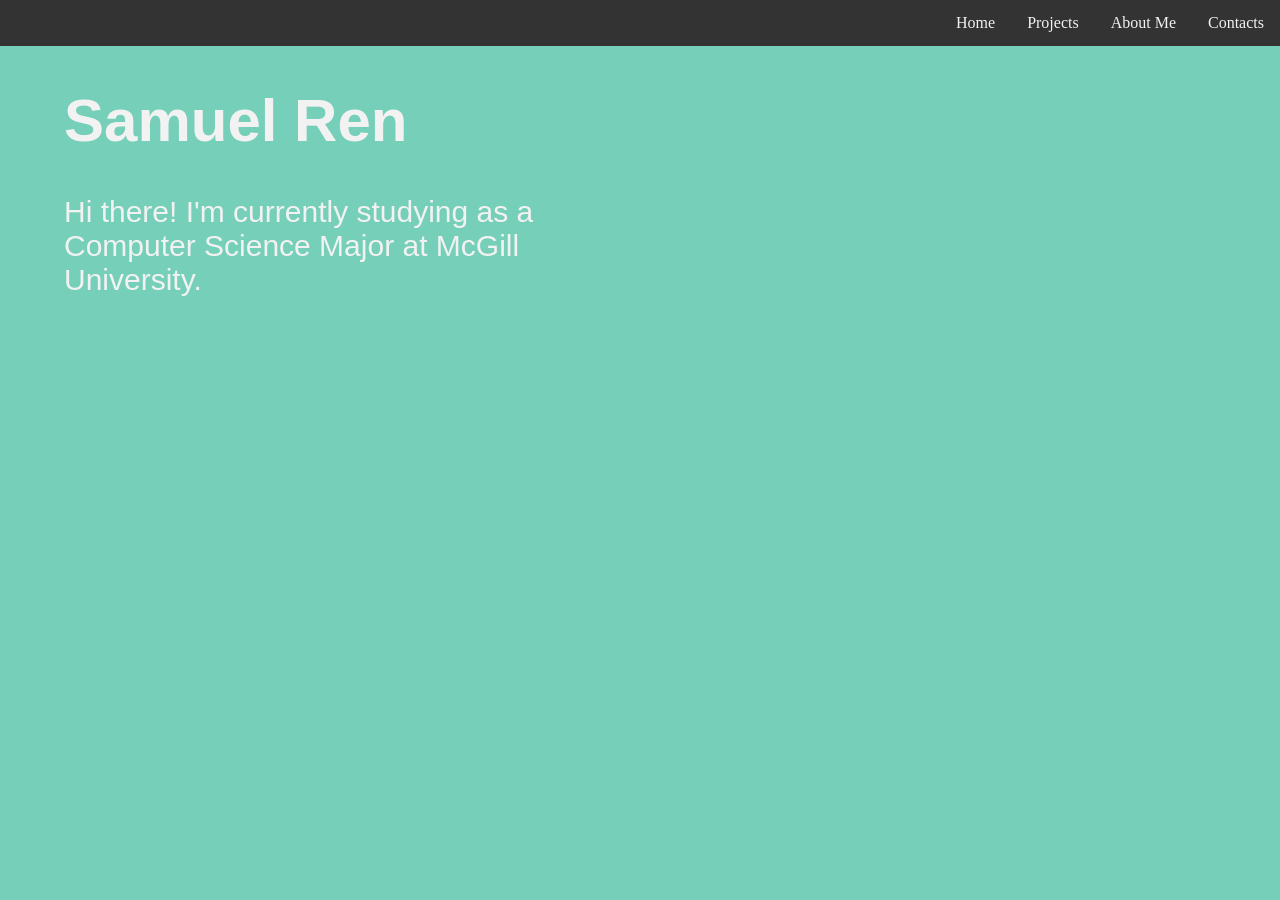
==== index.html @ 94783051 "simple navbar" ====
<!DOCTYPE html>
<html lang="en">
<head>
    <meta charset="UTF-8">
    <meta name="viewport" content="width=device-width, initial-scale=1.0">
    <link rel="stylesheet" href="app.css">
    <title>Samuel Ren's Portfolio</title>
</head>
<body>
    <nav class="navbar">
        <a href="index.html">Home</a>
        <a href="projects.html">Projects</a>
        <a href="about.html">About Me</a>
        <a href="contacts">Contacts</a>
    </nav>
    <div id="introduction">
        <div id="intro-text">
            <h1>Samuel Ren</h1>
            <p id="intro-paragraph">Hi there! I'm currently studying as a Computer Science Major at McGill University.
            </p>
        </div>
        <div id="intro-image">
            <img src="" alt="">
        </div>
</body>
</html>
---- app.css ----
body {
    background: #76cfb8;
    margin: 0;
}

.navbar {
    background-color: #333;
    display: flex;
    justify-content: right;
    align-items: center;
}

.navbar a {
    color: #f2f2f2;
    text-align: center;
    padding: 14px 16px;
    text-decoration: none;
}

.navbar a:hover {
    background-color: #ddd;
    color: black;
}

.navbar a.active {
    background-color: #4CAF50;
    color: white;
}

#introduction {
    margin: 0;
    padding: 0;
    display: flex;
}

#intro-text {
    text-align: left;
    font-size: 30px;
    font-family: 'Roboto', sans-serif;
    color: #f2f2f2;
    width: 45%;
    margin: 0 0 0 5%;
}
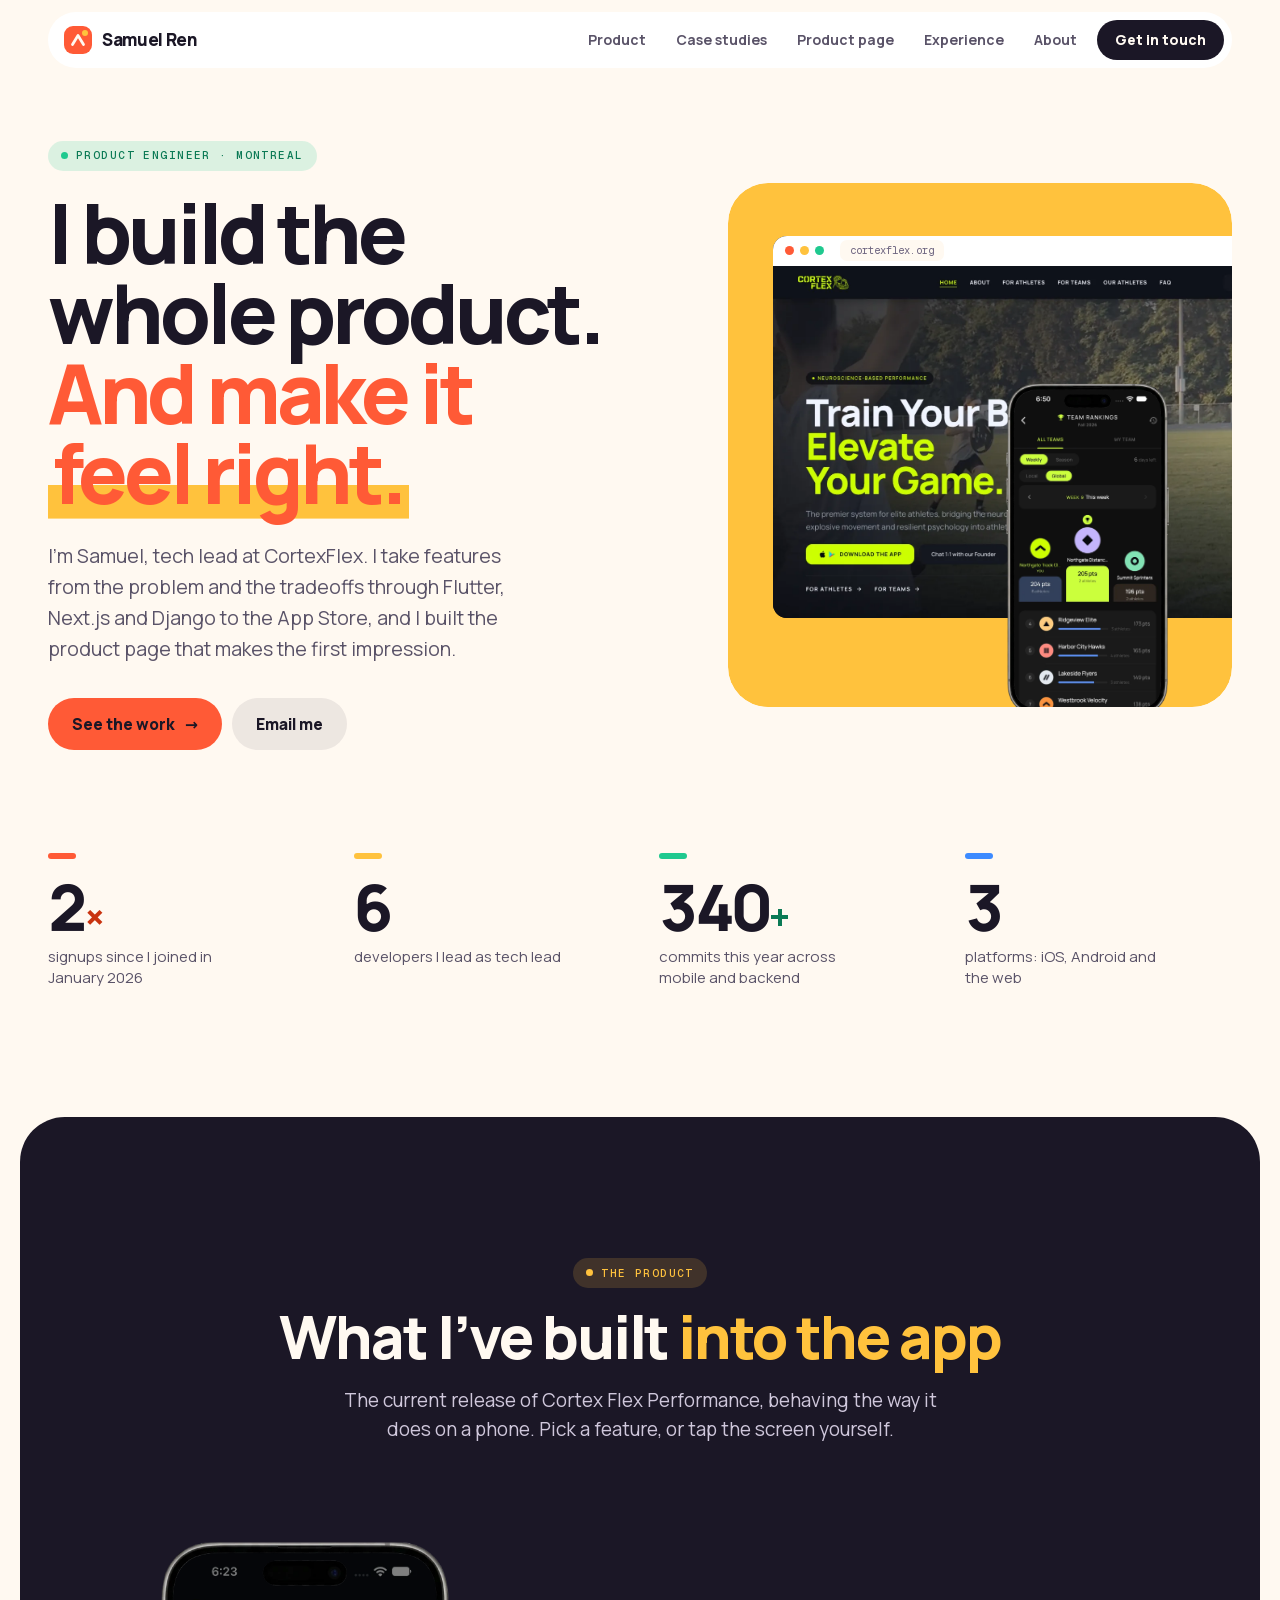
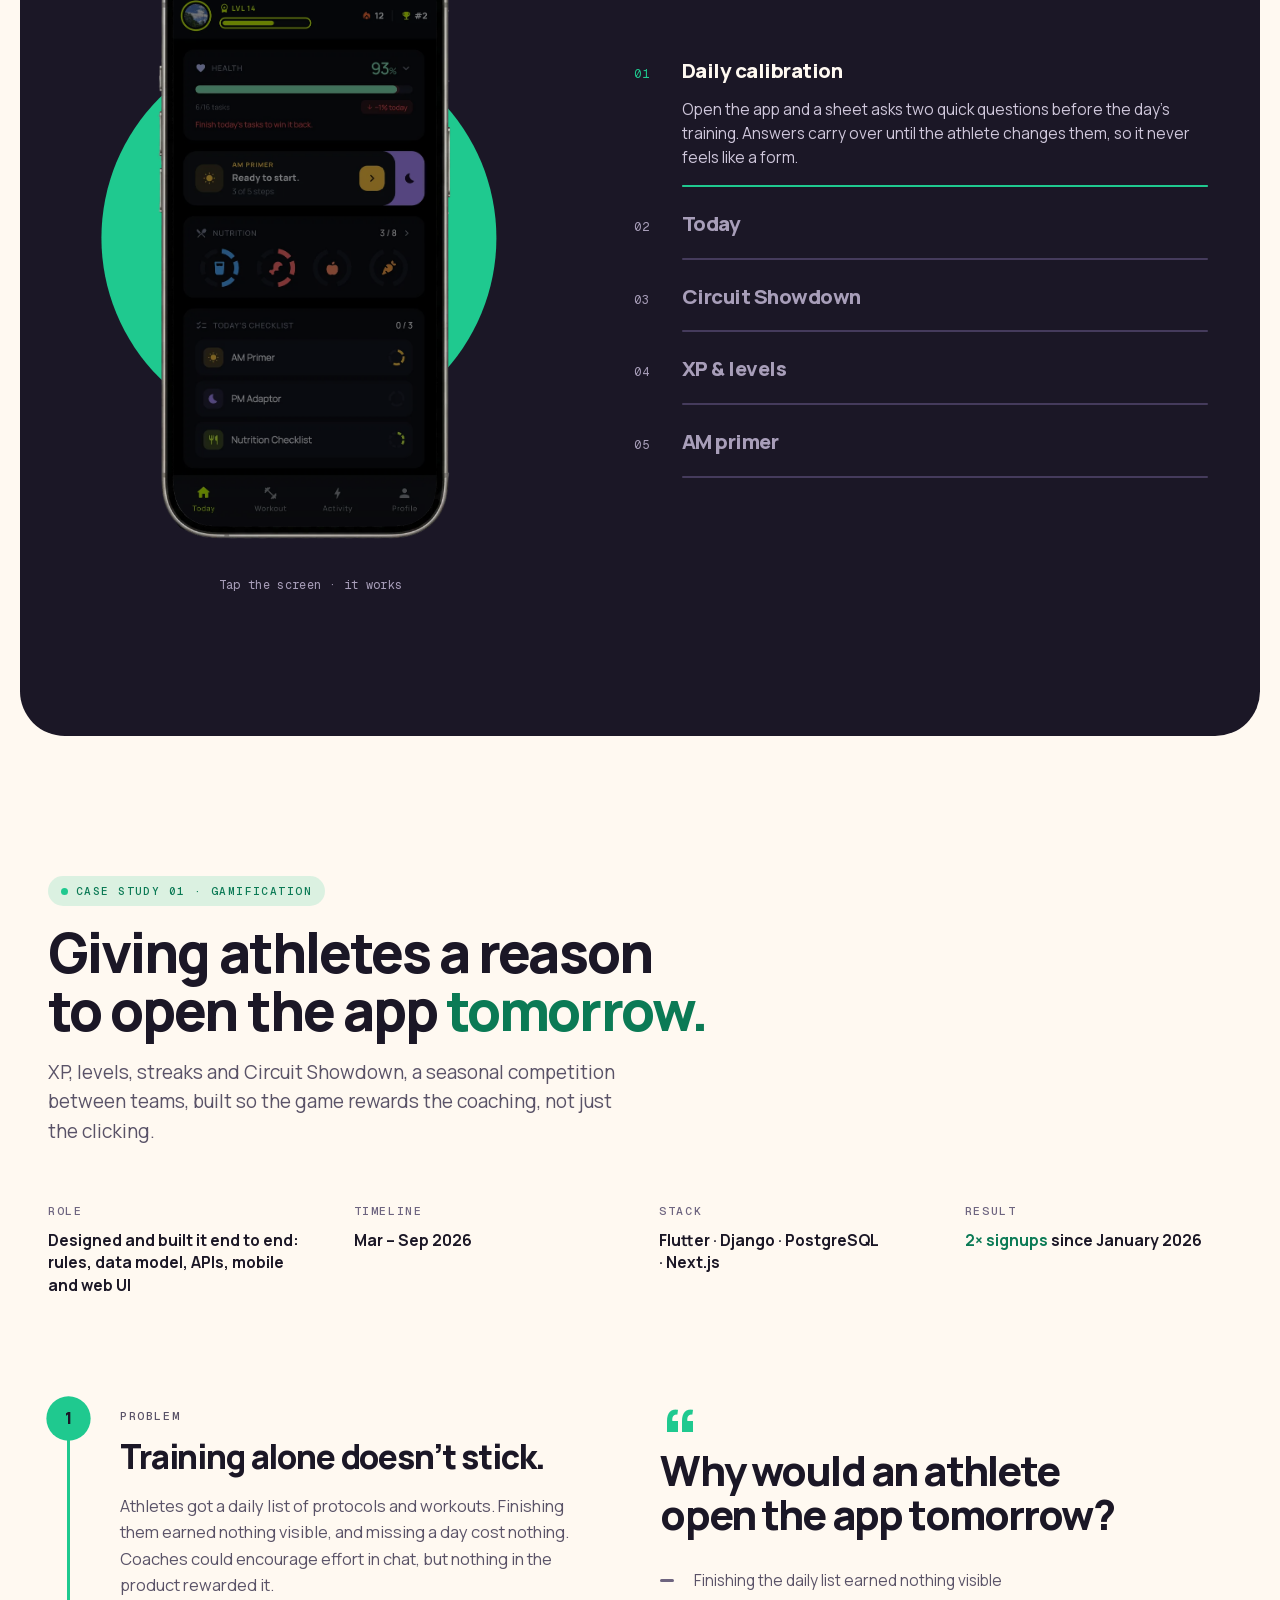
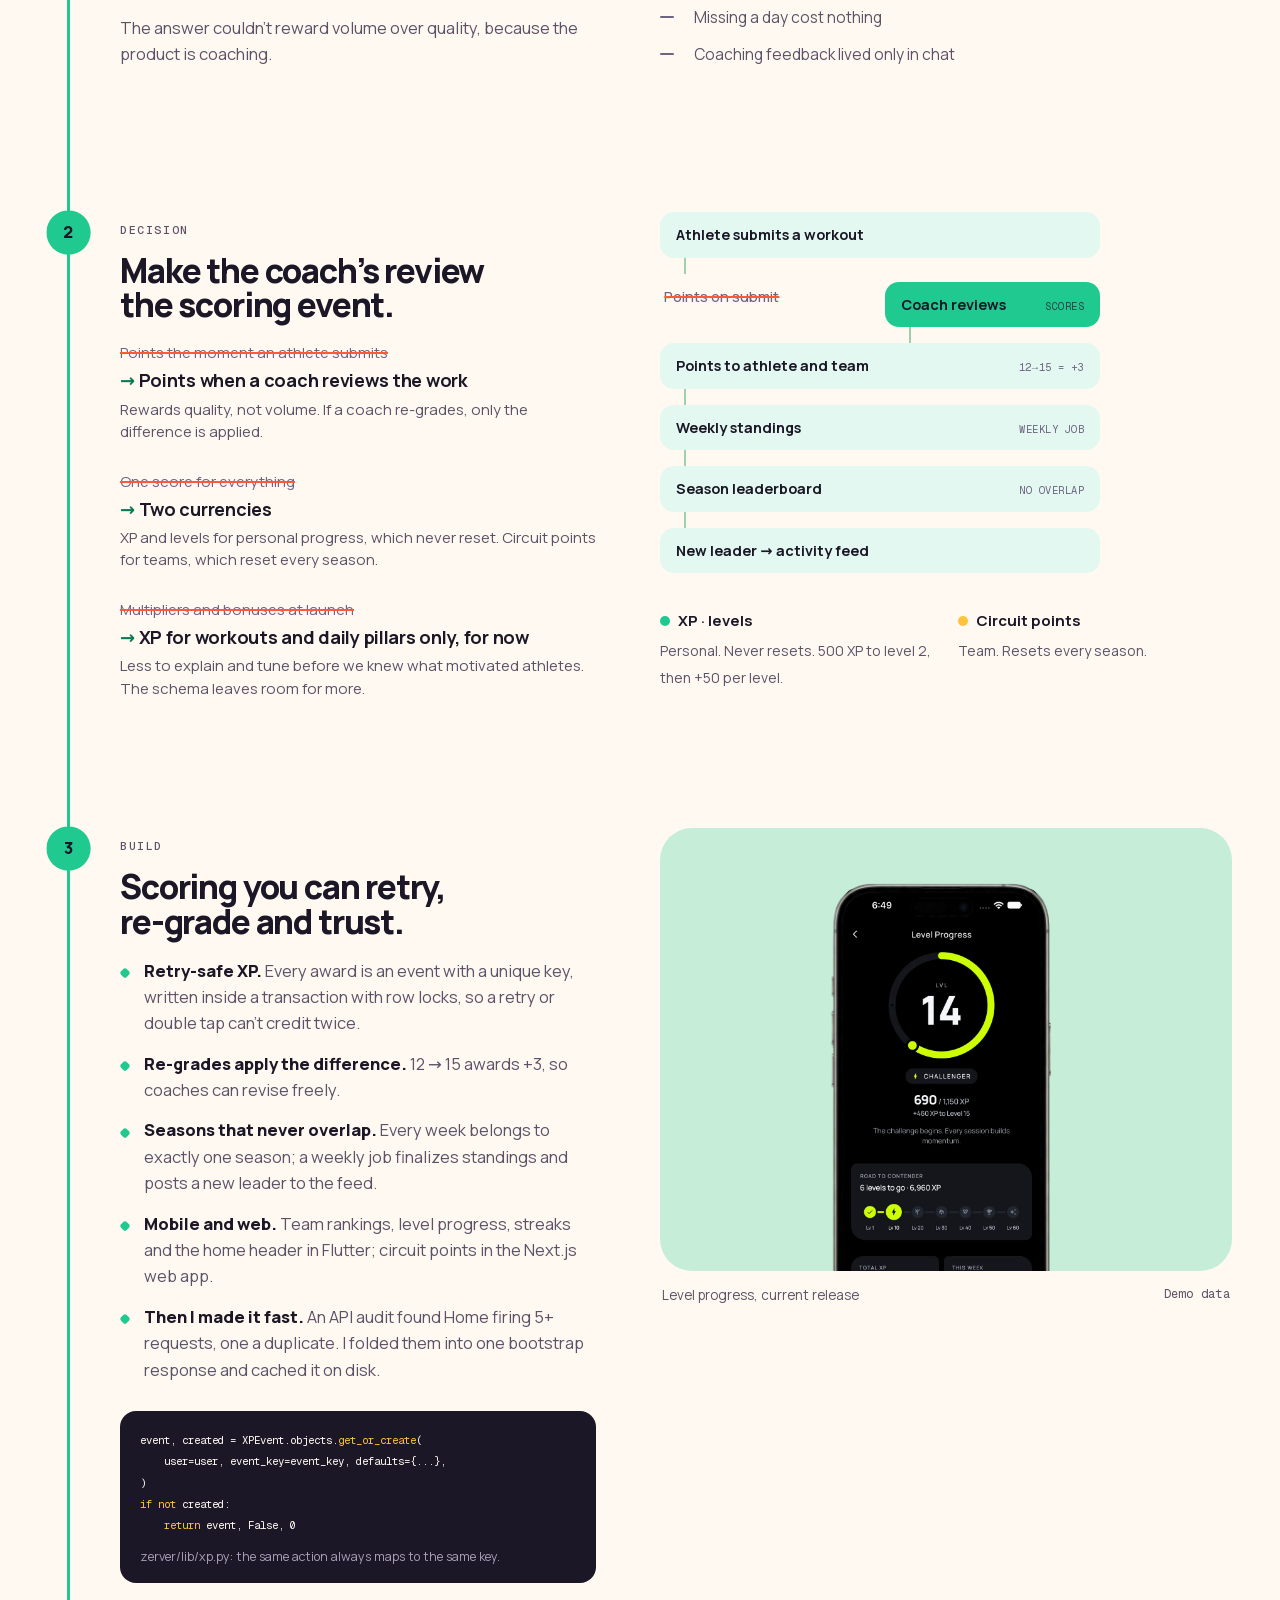
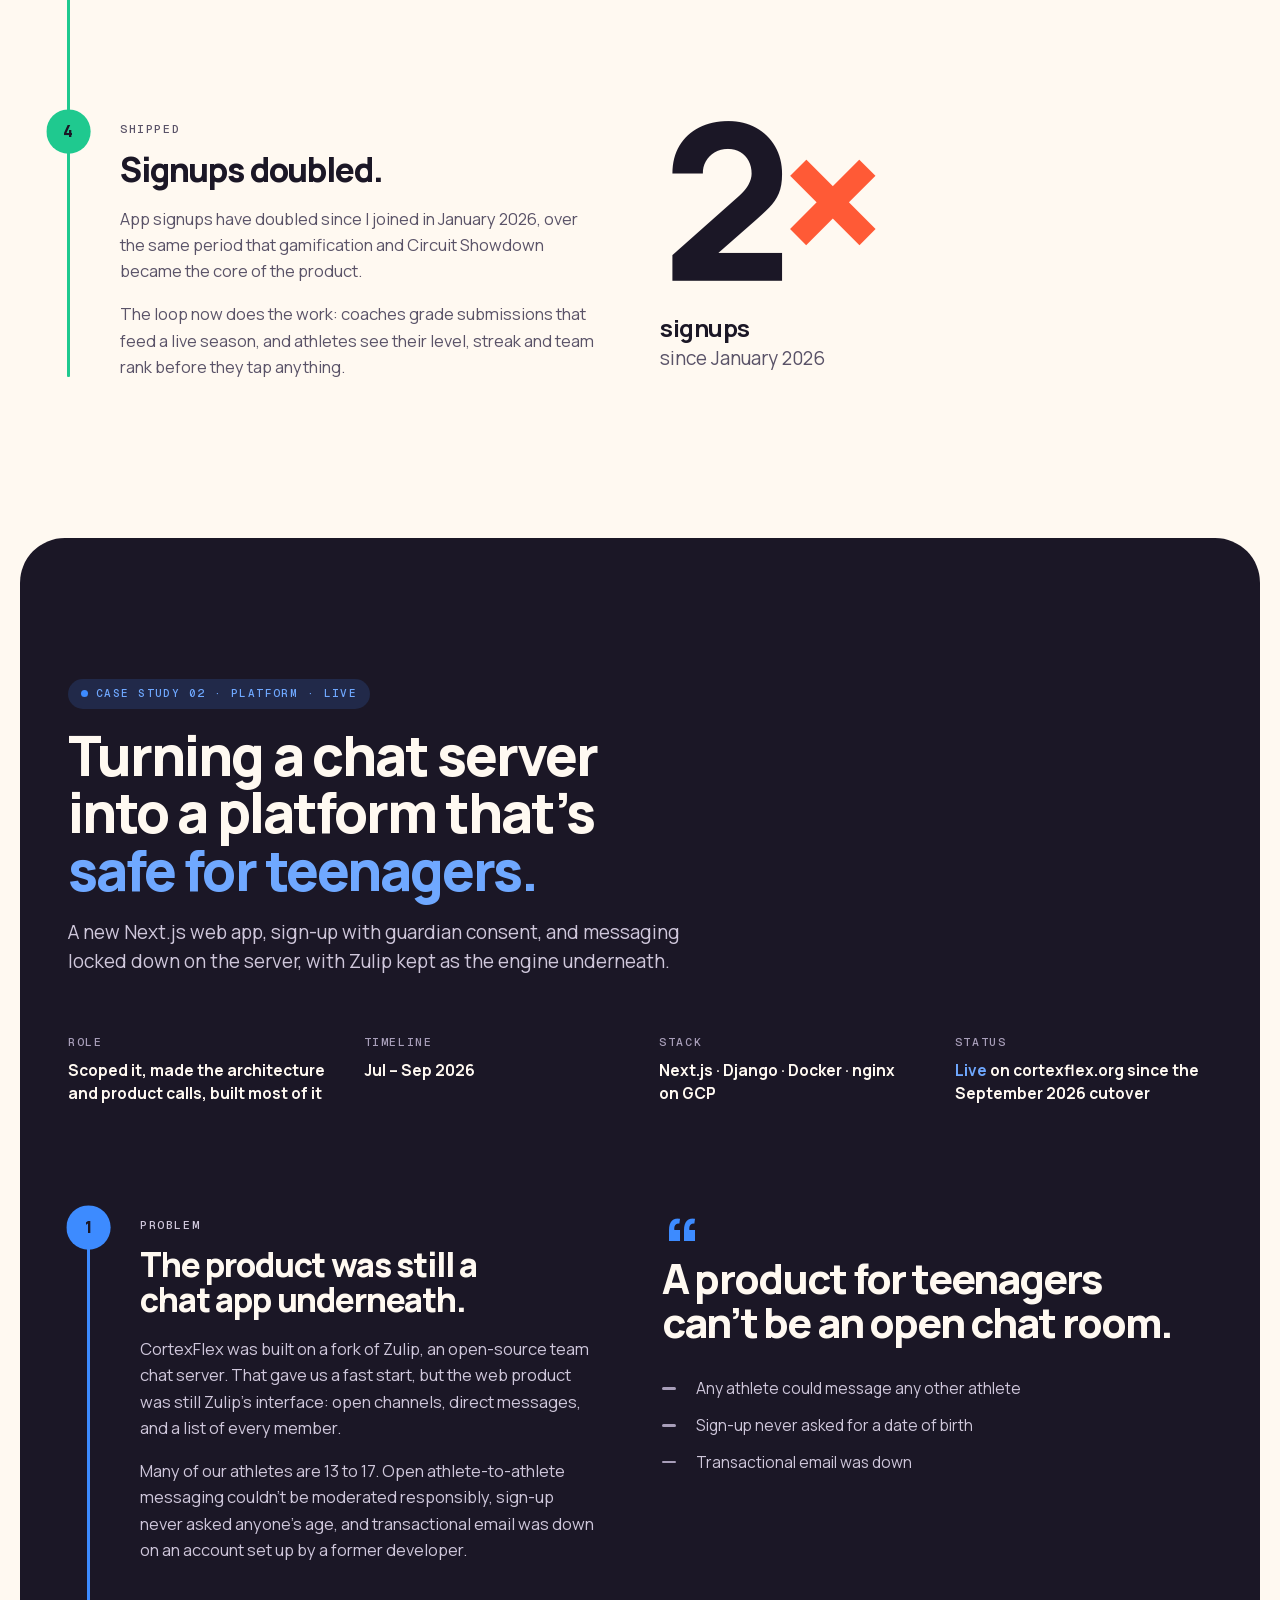
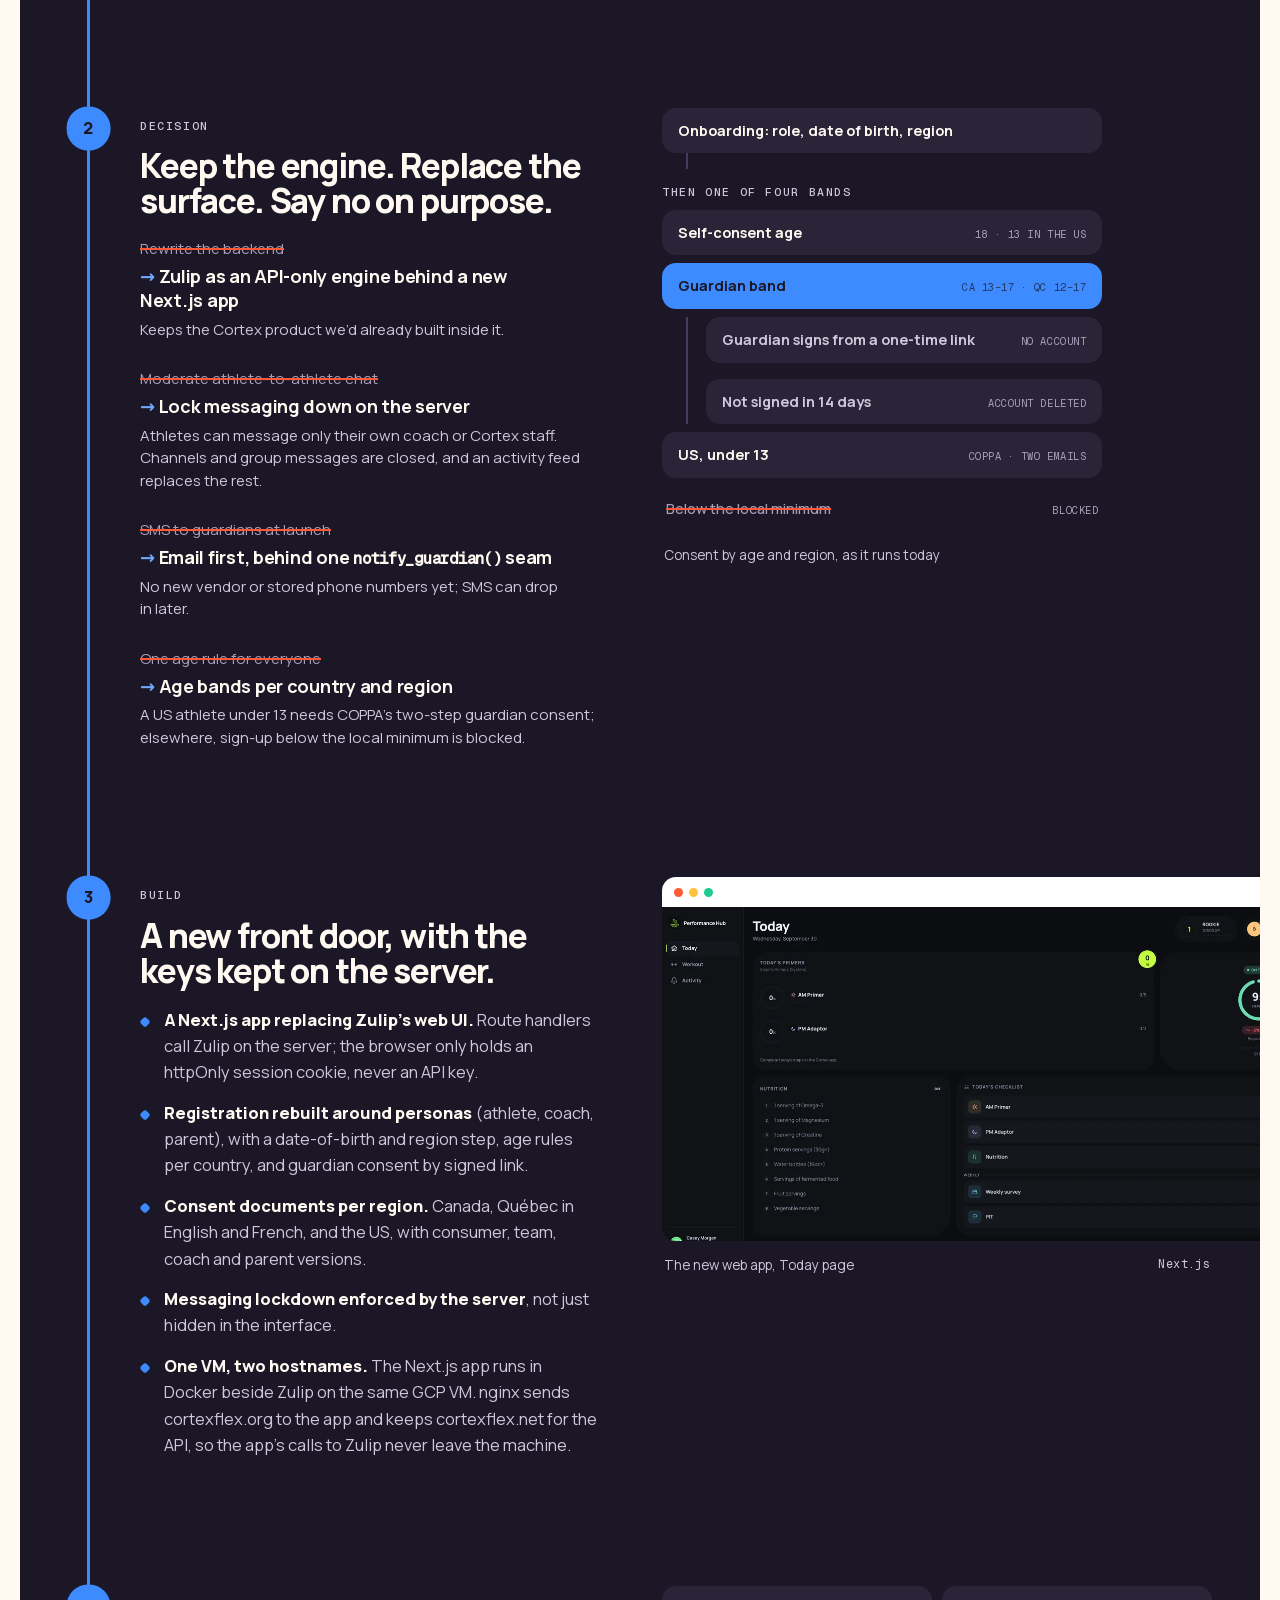
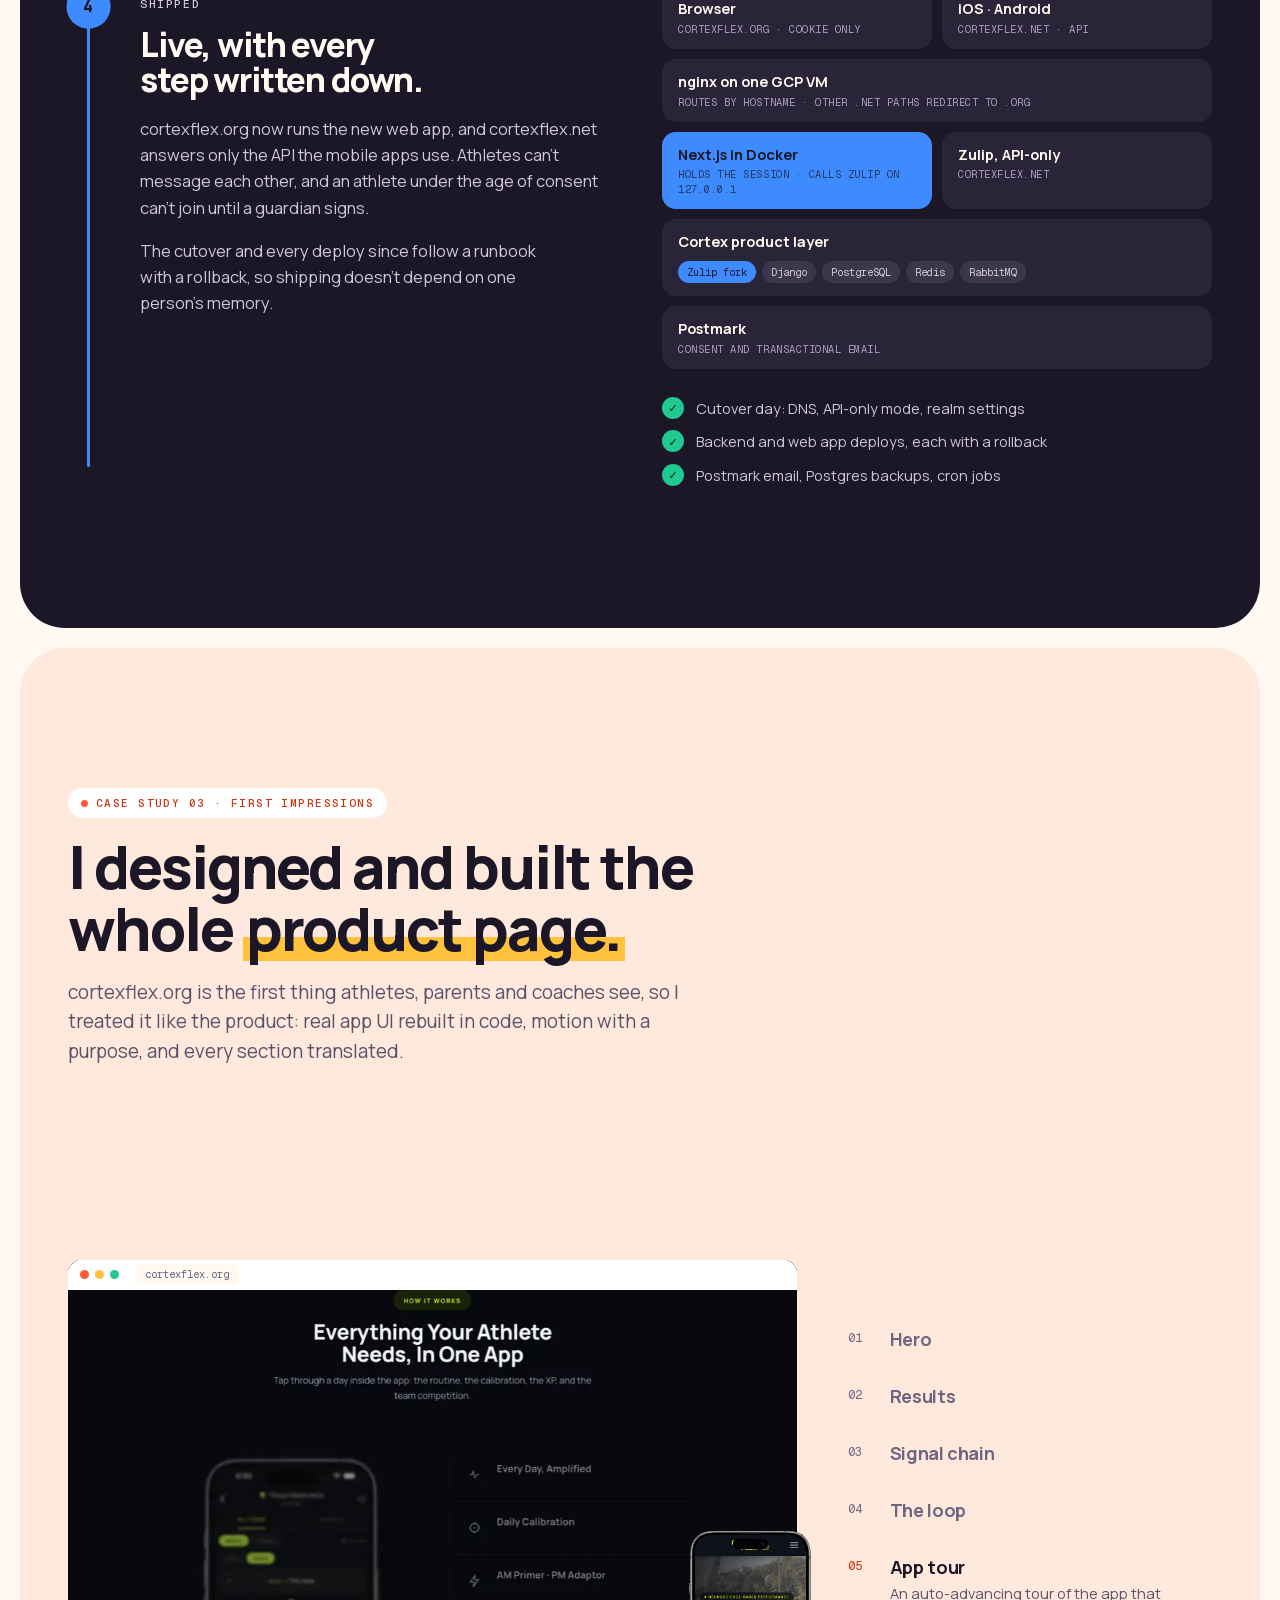
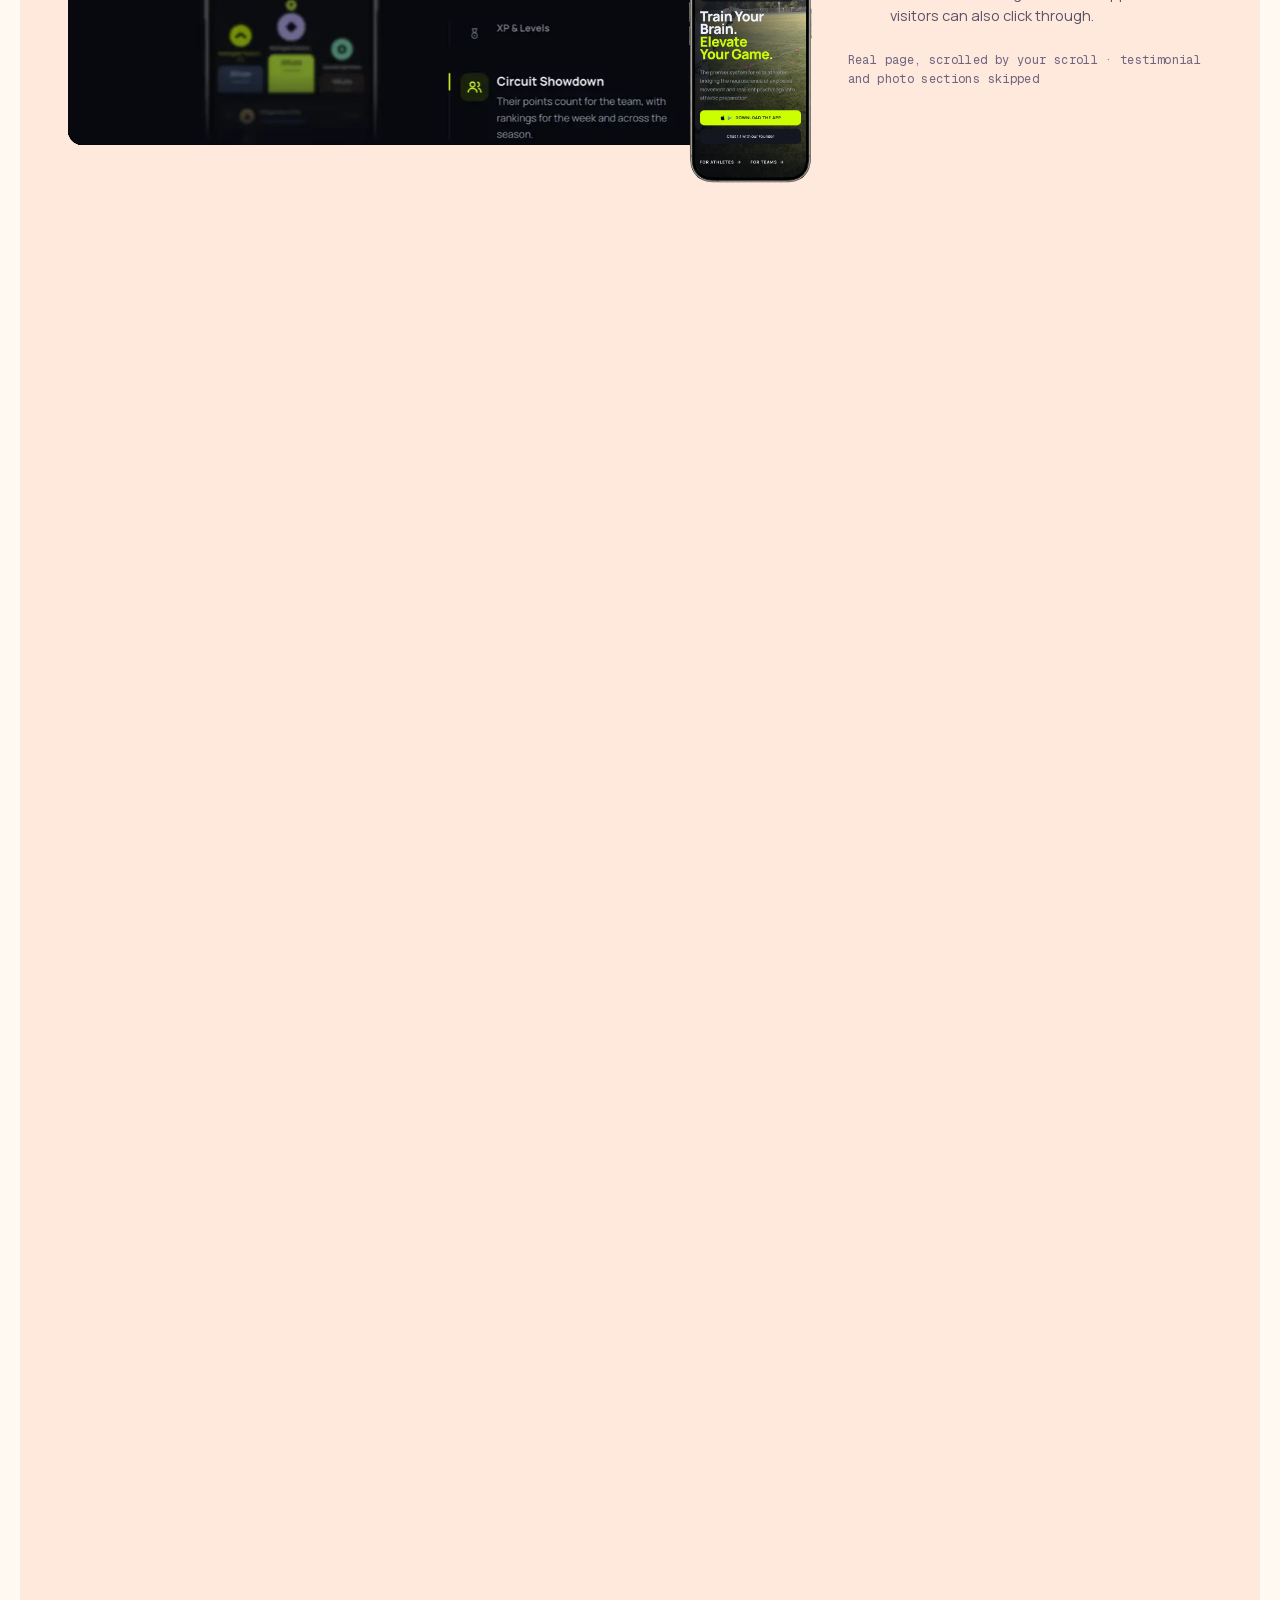
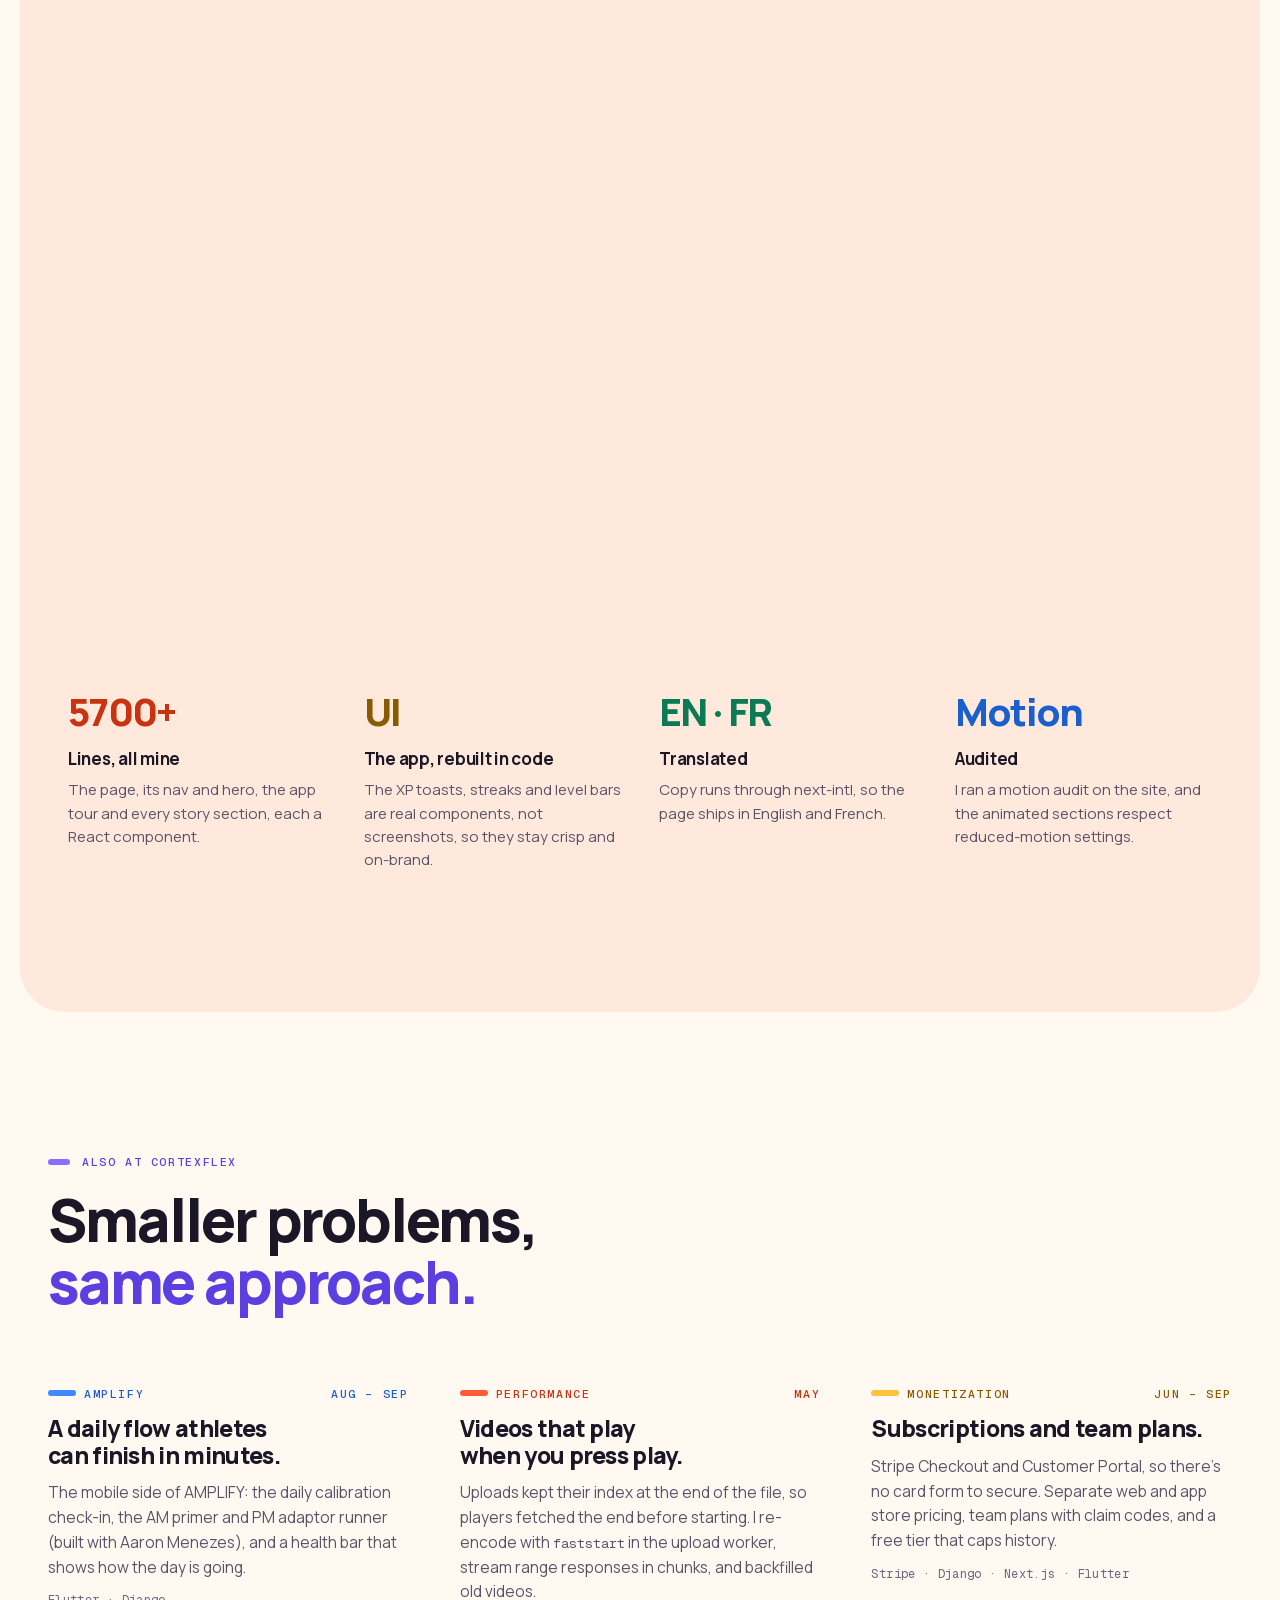
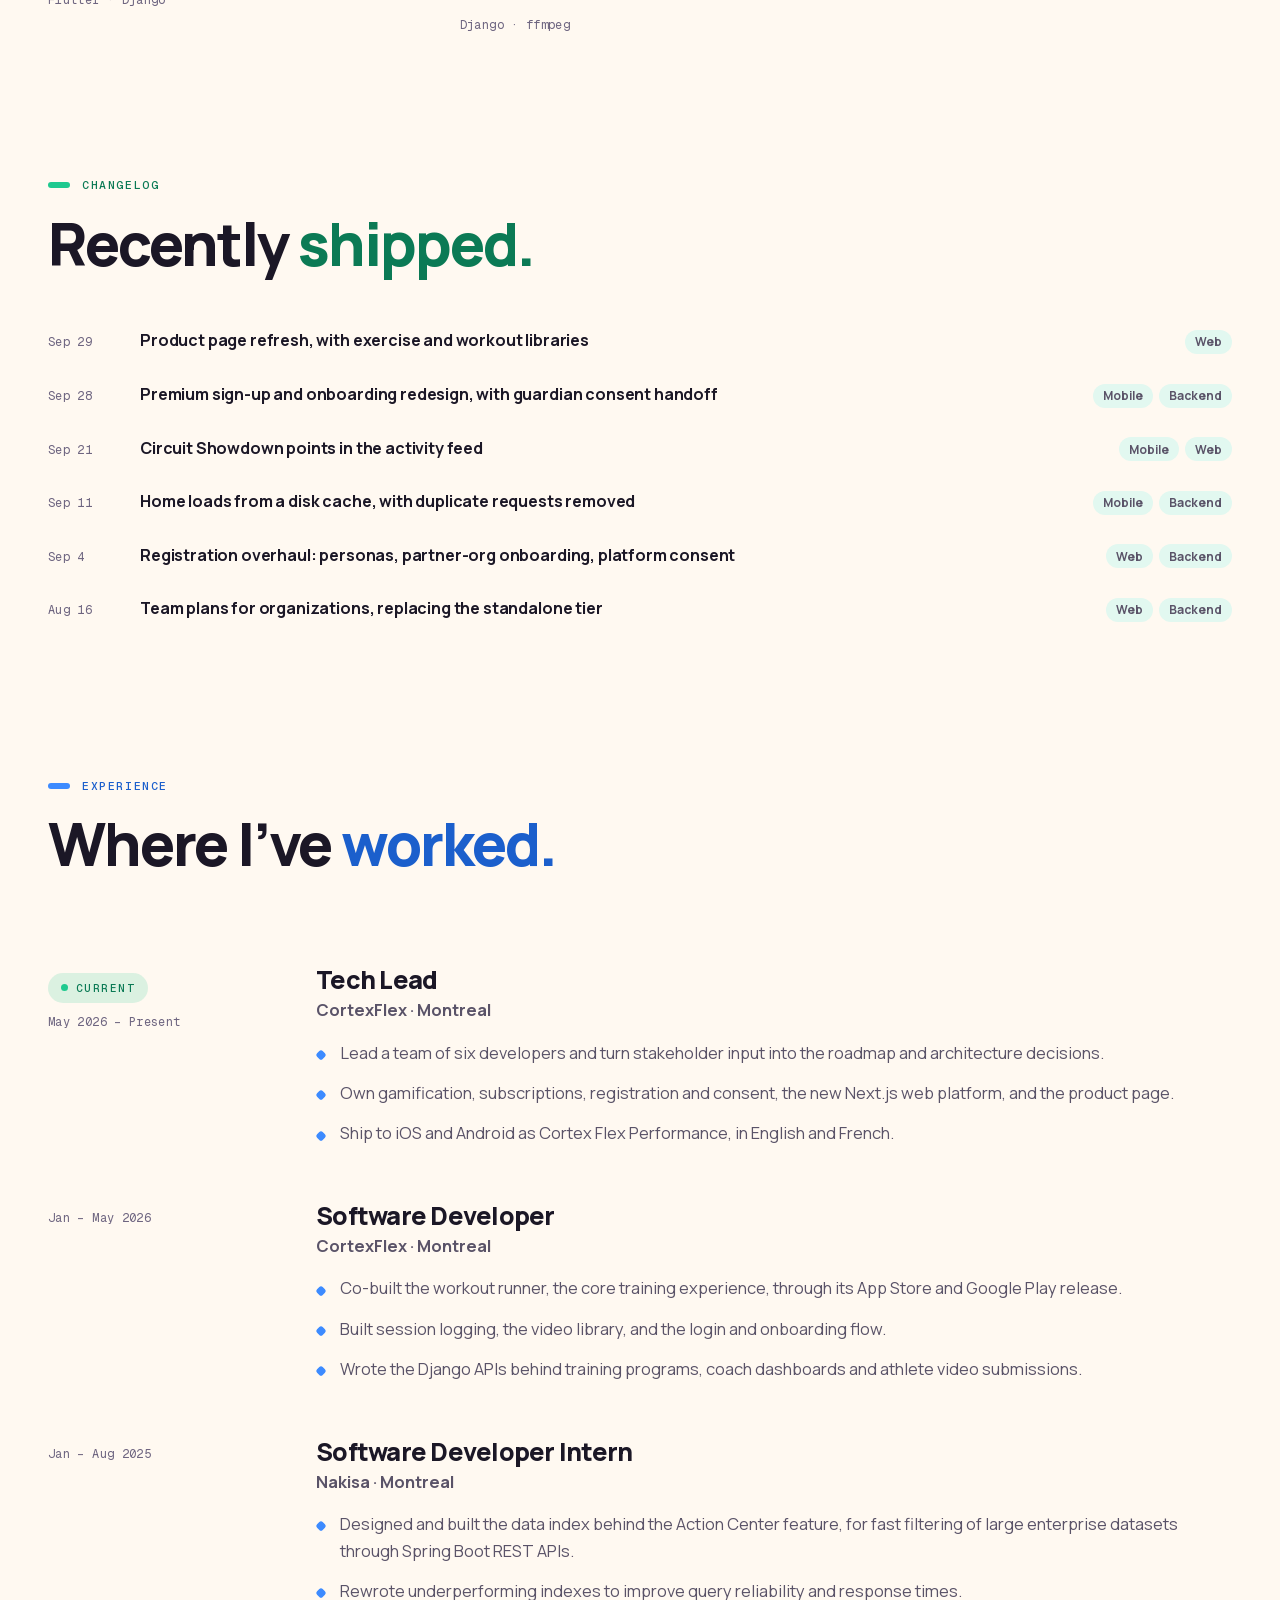
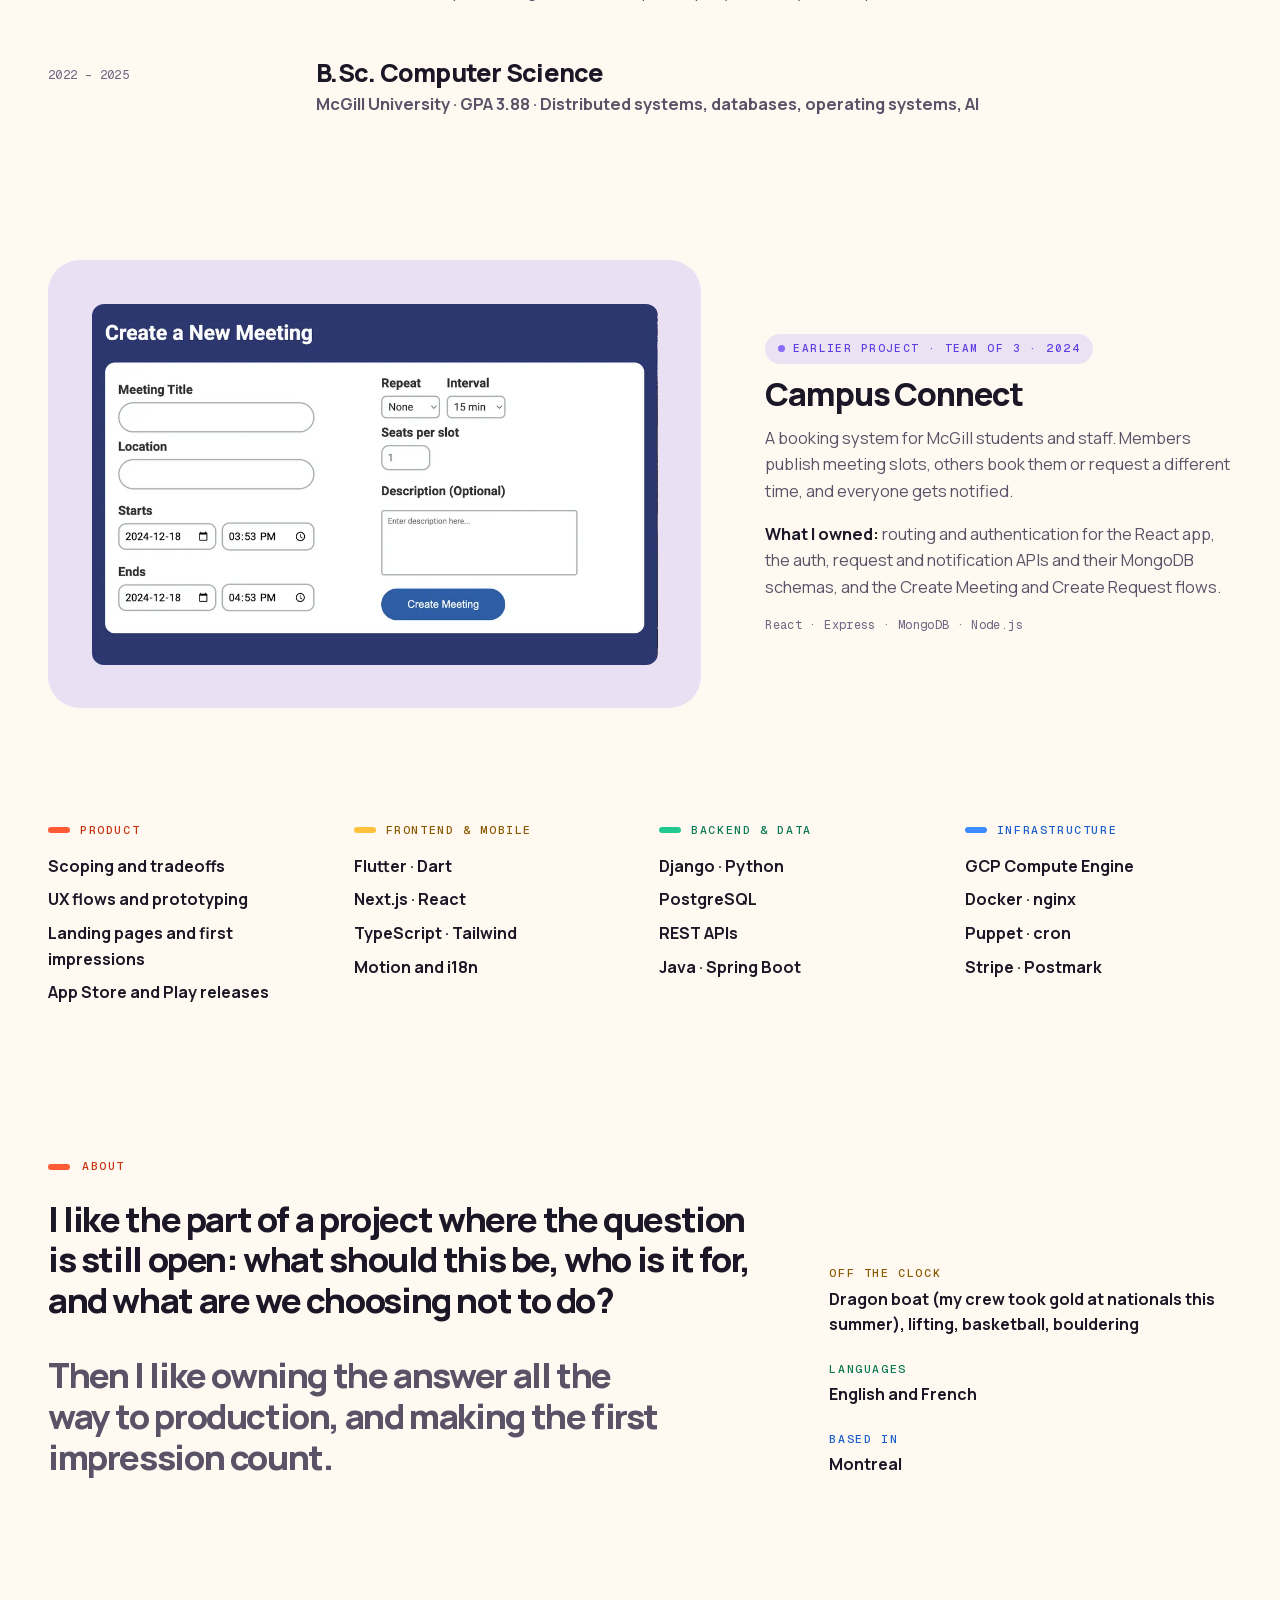
==== commit 0dc82ec8: "Updated portfolio September 2026" ====
--- a/index.html
+++ b/index.html
@@ -1,26 +1,1190 @@
-<!DOCTYPE html>
+<!doctype html>
 <html lang="en">
 <head>
-    <meta charset="UTF-8">
-    <meta name="viewport" content="width=device-width, initial-scale=1.0">
-    <link rel="stylesheet" href="app.css">
-    <title>Samuel Ren's Portfolio</title>
+<meta charset="utf-8">
+<meta name="viewport" content="width=device-width, initial-scale=1">
+<title>Samuel Ren, Product Engineer</title>
+<meta name="description" content="Samuel Ren is a product engineer and tech lead at CortexFlex. He builds the whole product, from the problem and the tradeoffs through Flutter, Django and Next.js to the App Store, and the product page that sells it.">
+<meta name="theme-color" content="#FFF9F1">
+<meta name="color-scheme" content="light">
+<meta property="og:title" content="Samuel Ren, Product Engineer">
+<meta property="og:description" content="I build the whole product, and make it feel right.">
+<meta property="og:type" content="website">
+<link rel="icon" href="data:image/svg+xml,%3Csvg xmlns='http://www.w3.org/2000/svg' viewBox='0 0 64 64'%3E%3Crect width='64' height='64' rx='18' fill='%23FF5A36'/%3E%3Cpath d='M20 42l12-20 12 20' fill='none' stroke='%23FFF9F1' stroke-width='6' stroke-linecap='round' stroke-linejoin='round'/%3E%3Ccircle cx='46' cy='18' r='6' fill='%23FFC23D'/%3E%3C/svg%3E">
+<style>
+@font-face{font-family:"Manrope";font-style:normal;font-weight:400 800;font-display:swap;src:url([data-uri]) format("woff2")}
+@font-face{font-family:"Geist Mono";font-style:normal;font-weight:400 500;font-display:swap;src:url([data-uri]) format("woff2")}
+
+:root{
+  /* Flat, joyful accents. The *-ink variants are for text on cream (4.5:1+). */
+  --coral:#FF5A36;  --coral-ink:#C9330F;
+  --sun:#FFC23D;    --sun-ink:#8A5A00;
+  --mint:#1FC98F;   --mint-ink:#0B7A55;
+  --sky:#3D8BFF;    --sky-ink:#1B5FCC;
+  --grape:#8A6CFF;  --grape-ink:#5C3FE0;
+  --cream:#FFF9F1;
+  --ink:#1B1726;
+
+  --sans:"Manrope",ui-sans-serif,system-ui,-apple-system,"Segoe UI",Roboto,sans-serif;
+  --mono:"Geist Mono",ui-monospace,"SF Mono",Menlo,Consolas,monospace;
+  --gutter:clamp(16px,4vw,48px);
+  --maxw:1200px;
+  --header-h:76px;
+  /* Motion: three speeds. Micro for hover and press, reveal for content, stage for big moves. */
+  --spring:cubic-bezier(.22,1,.36,1);
+  --ease:cubic-bezier(.4,0,.2,1);
+  --micro:.18s;
+  --frame:url([data-uri]);
+}
+/* Surfaces. Cream is the page; .ink sections are dark panels floating on it. --fill is a flat tint for diagram parts. */
+body,.light{--bg:var(--cream);--text:var(--ink);--muted:#5A5368;--faint:#6E6580;--c:var(--coral);--c-ink:var(--coral-ink)}
+.ink{--bg:var(--ink);--text:#FFF9F1;--muted:#CFC7DB;--faint:#A89EB9;--fill:#2A2438;--rule:#453B5C;--c-ink:var(--c)}
+.t-coral{--c:var(--coral);--c-ink:var(--coral-ink)}
+.t-sun{--c:var(--sun);--c-ink:var(--sun-ink)}
+.t-mint{--c:var(--mint);--c-ink:var(--mint-ink)}
+.t-sky{--c:var(--sky);--c-ink:var(--sky-ink)}
+.t-grape{--c:var(--grape);--c-ink:var(--grape-ink)}
+/* Tints derived from --c must be re-declared wherever --c changes, or they keep the parent's color. */
+body,.light,.t-coral,.t-sun,.t-mint,.t-sky,.t-grape{--fill:color-mix(in srgb,var(--c) 13%,#FFFFFF);--rule:color-mix(in srgb,var(--c) 35%,#E4D4BF)}
+.ink,.ink .t-coral,.ink .t-sun,.ink .t-mint,.ink .t-sky,.ink .t-grape{--fill:#2A2438;--rule:#453B5C}
+.ink.t-coral,.ink .t-coral{--c-ink:#FF7A5C}.ink.t-sun,.ink .t-sun{--c-ink:var(--sun)}.ink.t-mint,.ink .t-mint{--c-ink:var(--mint)}.ink.t-sky,.ink .t-sky{--c-ink:#6FA8FF}.ink.t-grape,.ink .t-grape{--c-ink:#A994FF}
+
+*,*::before,*::after{box-sizing:border-box}
+html{-webkit-text-size-adjust:100%;overflow-x:clip;scroll-padding-top:calc(var(--header-h) + 8px)}
+@media (prefers-reduced-motion:no-preference){html{scroll-behavior:smooth}}
+body{margin:0;background:var(--bg);color:var(--text);font-family:var(--sans);font-size:16.5px;line-height:1.6;overflow-x:clip;-webkit-font-smoothing:antialiased;text-rendering:optimizeLegibility}
+img,svg{display:block;max-width:100%}
+img{height:auto}
+a{color:inherit}
+p{margin:0 0 1em}
+h1,h2,h3,h4{margin:0;font-weight:800;letter-spacing:-.035em;line-height:1.05;text-wrap:balance}
+p,li,dd{text-wrap:pretty}
+ul,ol{margin:0;padding:0;list-style:none}
+button{font:inherit;color:inherit}
+code{font-family:var(--mono);font-size:.86em}
+::selection{background:var(--sun);color:var(--ink)}
+:focus-visible{outline:3px solid var(--sky);outline-offset:3px;border-radius:10px}
+.skip{position:absolute;left:12px;top:-60px;z-index:100;background:var(--ink);color:var(--cream);padding:10px 14px;border-radius:12px;text-decoration:none;font-weight:700}
+.skip:focus{top:12px}
+.sr-only{position:absolute;width:1px;height:1px;padding:0;margin:-1px;overflow:hidden;clip:rect(0 0 0 0);white-space:nowrap;border:0}
+.wrap{width:100%;max-width:calc(var(--maxw) + 2*var(--gutter));margin-inline:auto;padding-inline:var(--gutter)}
+.mono{font-family:var(--mono);font-size:12px;letter-spacing:.03em}
+.caps{font-family:var(--mono);font-size:11.5px;font-weight:500;letter-spacing:.14em;text-transform:uppercase}
+
+/* Pills, buttons, marker */
+.pill{display:inline-flex;align-items:center;gap:8px;min-height:30px;padding:5px 13px;border-radius:999px;background:color-mix(in srgb,var(--c) 16%,transparent);color:var(--c-ink);font-family:var(--mono);font-size:11px;line-height:1.3;letter-spacing:.13em;text-transform:uppercase;font-weight:500}
+.pill .dot{width:7px;height:7px;border-radius:50%;background:var(--c);flex:none}
+.btn{display:inline-flex;align-items:center;justify-content:center;gap:10px;min-height:52px;padding:0 24px;border:0;border-radius:999px;background:color-mix(in srgb,var(--text) 8%,transparent);color:var(--text);text-decoration:none;font-size:15.5px;font-weight:800;cursor:pointer;transition:background var(--micro) var(--ease),color var(--micro) var(--ease),transform .3s var(--spring)}
+.btn:hover{background:color-mix(in srgb,var(--text) 14%,transparent)}
+.btn:active{transform:scale(.97)}
+.btn-main{background:var(--coral);color:var(--ink)}
+.btn-main:hover{background:var(--ink);color:var(--cream)}
+.ink .btn-main:hover{background:var(--cream);color:var(--ink)}
+.btn .arr{transition:transform .3s var(--spring)}
+.btn:hover .arr{transform:translateX(4px)}
+.mark{background:linear-gradient(var(--sun),var(--sun)) no-repeat 0 86%/100% 30%;padding:0 .06em;-webkit-box-decoration-break:clone;box-decoration-break:clone}
+.js .mark{background-size:0% 30%;transition:background-size 1s var(--spring) .45s}
+.js .in .mark{background-size:100% 30%}
+
+/* Reveal hierarchy.
+   .seq:  text blocks; children rise a short distance in sequence.
+   .rv:   a single text block.
+   .rv-m: media; travels further and settles more slowly, so it reads as the heavier object. */
+.js .seq>*,.js .rv{opacity:0;transform:translate3d(0,18px,0);transition:opacity .7s var(--ease),transform .9s var(--spring);transition-delay:calc(var(--d,0) * 1ms)}
+.js .seq>:nth-child(2){--d:80}.js .seq>:nth-child(3){--d:160}.js .seq>:nth-child(4){--d:240}.js .seq>:nth-child(5){--d:320}.js .seq>:nth-child(6){--d:400}
+.js .seq.in>*,.js .rv.in{opacity:1;transform:none}
+.js .rv-m{opacity:0;transform:translate3d(0,56px,0) scale(.97);transition:opacity .8s var(--ease),transform 1.3s var(--spring);transition-delay:calc(var(--d,0) * 1ms)}
+.js .rv-m.in{opacity:1;transform:none}
+
+/* ─────────── Header ─────────── */
+.site-header{position:sticky;top:0;z-index:50;padding-top:12px;height:var(--header-h);pointer-events:none}
+.bar-inner{pointer-events:auto;display:flex;align-items:center;gap:16px;height:56px;padding:0 8px 0 16px;border-radius:999px;background:#FFFFFF}
+.brand{display:flex;align-items:center;gap:10px;min-height:44px;text-decoration:none;font-weight:800;letter-spacing:-.02em;font-size:17px}
+.brand svg{width:28px;height:28px}
+.nav{margin-left:auto;display:flex;align-items:center;gap:6px}
+.nav-list{position:relative;display:flex;gap:2px}
+.nav-list a{position:relative;z-index:1;display:inline-flex;align-items:center;height:40px;padding:0 14px;border-radius:999px;text-decoration:none;font-size:14px;font-weight:700;color:var(--muted);transition:color var(--micro) var(--ease)}
+.nav-list a:hover,.nav-list a[aria-current="true"]{color:var(--ink)}
+.nav-blob{position:absolute;top:0;left:0;height:40px;border-radius:999px;background:color-mix(in srgb,var(--sun) 50%,#FFFFFF);opacity:0;transition:transform .55s var(--spring),width .55s var(--spring),opacity .3s var(--ease);pointer-events:none}
+.nav .btn-main{min-height:40px;padding:0 18px;font-size:14px;background:var(--ink);color:var(--cream)}
+.nav .btn-main:hover{background:var(--coral);color:var(--ink)}
+.menu-btn{display:none;width:44px;height:44px;border:0;border-radius:999px;background:color-mix(in srgb,var(--sun) 40%,#FFFFFF);cursor:pointer}
+.menu-btn svg{width:22px;height:22px;margin:auto}
+.menu-btn path{transition:transform .35s var(--spring);transform-origin:12px 12px}
+.menu-btn[aria-expanded="true"] path:first-child{transform:translateY(4px) rotate(45deg)}
+.menu-btn[aria-expanded="true"] path:last-child{transform:translateY(-4px) rotate(-45deg)}
+@media (max-width:900px){
+  .nav-list{display:none;position:fixed;top:calc(var(--header-h) + 4px);left:var(--gutter);right:var(--gutter);flex-direction:column;gap:0;padding:10px;background:var(--ink);border-radius:26px}
+  .nav-list.open{display:flex;animation:drop .4s var(--spring)}
+  .nav-list a{height:54px;padding:0 16px;font-size:18px;color:#FFF9F1}
+  .nav-list a:hover,.nav-list a[aria-current="true"]{color:var(--sun)}
+  .nav-blob{display:none}
+  .nav .btn-main{display:none}
+  .menu-btn{display:grid}
+}
+@keyframes drop{from{opacity:0;transform:translateY(-8px)}}
+
+/* ─────────── Devices ─────────── */
+/* The real Cortex iPhone frame. The screen is inset to the frame's measured cutout. */
+.phone{position:relative;aspect-ratio:800/1331}
+.phone::after{content:"";position:absolute;inset:0;background:var(--frame) center/100% 100% no-repeat;pointer-events:none;z-index:8}
+.phone .scr{position:absolute;left:13.125%;right:16.375%;top:4.459%;bottom:3.782%;overflow:hidden;border-radius:6%;clip-path:inset(0 round 6%);background:#0A0B0F}
+.phone .scr img{position:absolute;inset:0;width:100%;height:100%;object-fit:cover;object-position:top}
+.browser{border-radius:14px;overflow:hidden;background:#0B0C10}
+.browser-bar{display:flex;align-items:center;gap:6px;height:30px;padding:0 12px;background:#FFFFFF}
+.browser-bar i{width:9px;height:9px;border-radius:50%}
+.browser-bar i:nth-child(1){background:var(--coral)}.browser-bar i:nth-child(2){background:var(--sun)}.browser-bar i:nth-child(3){background:var(--mint)}
+.browser-bar span{margin-left:10px;padding:2px 10px;border-radius:7px;background:var(--cream);color:#6E6580;font-family:var(--mono);font-size:10.5px}
+
+/* ─────────── Hero ─────────── */
+.hero{padding-block:clamp(36px,5vw,72px) clamp(88px,10vw,136px)}
+.hero-grid{display:grid;grid-template-columns:minmax(0,11fr) minmax(0,9fr);gap:clamp(32px,5vw,72px);align-items:center}
+.hero h1{margin-top:22px;font-size:clamp(46px,6.4vw,88px);line-height:.98;letter-spacing:-.05em}
+.hero h1 .c{color:var(--coral)}
+.hero-lede{max-width:44ch;margin:26px 0 0;font-size:clamp(17px,1vw + 10px,19.5px);line-height:1.6;color:var(--muted)}
+.hero-actions{display:flex;flex-wrap:wrap;gap:10px;margin-top:34px}
+
+/* The art: a flat sun field that opens, then the product page slides in and the phone rises out of the bottom edge. */
+.hero-art{position:relative;aspect-ratio:1/1.04;border-radius:40px;background:var(--sun);overflow:hidden}
+.hero-art .browser{position:absolute;left:9%;top:10%;width:112%}
+.hero-art .phone{position:absolute;right:7%;top:36%;width:42%}
+.js .hero-art{clip-path:inset(7% 7% 7% 7% round 40px);transition:clip-path 1.2s var(--spring) .15s}
+.js .hero-art .browser{opacity:0;transform:translate3d(14%,0,0);transition:opacity .7s var(--ease) .45s,transform 1.3s var(--spring) .45s}
+.js .hero-art .phone{transform:translate3d(0,62%,0);transition:transform 1.3s var(--spring) .7s}
+.js .hero-art.in{clip-path:inset(0 round 40px)}
+.js .hero-art.in .browser,.js .hero-art.in .phone{opacity:1;transform:none}
+
+.stats{display:grid;grid-template-columns:repeat(4,minmax(0,1fr));gap:28px clamp(20px,3vw,40px);margin:clamp(64px,8vw,104px) 0 0}
+.stat{display:grid;align-content:start;gap:8px}
+.stat::before{content:"";width:28px;height:6px;border-radius:6px;background:var(--c);margin-bottom:10px}
+.stat dt{order:2;font-size:15px;line-height:1.45;color:var(--muted);max-width:24ch}
+.stat dd{order:1;margin:0;font-size:clamp(48px,5vw,68px);font-weight:800;line-height:.95;letter-spacing:-.06em;font-variant-numeric:tabular-nums}
+.stat dd small{font-size:.6em;color:var(--c-ink);margin-left:1px}
+@media (max-width:980px){.hero-grid{grid-template-columns:minmax(0,1fr)}.hero-art{max-width:560px;width:100%;aspect-ratio:1/.92}.hero-art .phone{top:30%;width:38%}}
+@media (max-width:760px){.stats{grid-template-columns:1fr 1fr}}
+
+/* ─────────── Sections ─────────── */
+.section{position:relative;padding-block:clamp(96px,11vw,148px)}
+.ink,.light{color:var(--text)}
+.panel{margin-inline:clamp(8px,1.6vw,20px);border-radius:clamp(28px,3.5vw,48px);background:var(--bg)}
+.panel.tint{background:color-mix(in srgb,var(--c) 11%,var(--cream));--fill:#FFFFFF}
+.panel.tint .pill{background:#FFFFFF}
+.panel+.panel{margin-top:clamp(8px,1.6vw,20px)}
+.head{display:grid;justify-items:start;gap:18px;max-width:780px}
+.head.center{justify-items:center;text-align:center;margin-inline:auto}
+.h2{font-size:clamp(36px,4.6vw,60px)}
+.h2 .c{color:var(--c-ink)}
+.sub{margin:0;font-size:clamp(16.5px,.5vw + 14px,19px);line-height:1.55;color:var(--muted);max-width:58ch}
+.eyebrow{display:inline-flex;align-items:center;gap:12px;color:var(--c-ink);margin:0}
+.eyebrow::before{content:"";width:22px;height:6px;border-radius:6px;background:var(--c)}
+
+/* ─────────── App tour ─────────── */
+.tour{display:grid;grid-template-columns:minmax(0,5fr) minmax(0,6fr);grid-template-areas:"phone tabs";gap:clamp(32px,6vw,96px);align-items:center;margin-top:clamp(56px,6vw,80px)}
+.tour-phone{grid-area:phone;position:relative;width:min(100%,380px,calc((100svh - var(--header-h) - 96px) * .6));margin-inline:auto}
+.tour-phone::before{content:"";position:absolute;left:47%;top:47%;width:104%;aspect-ratio:1;border-radius:50%;transform:translate(-50%,-50%);background:var(--c);transition:background-color .7s var(--ease)}
+.tour-hint{margin:22px 0 0;text-align:center;color:var(--faint)}
+/* Screens stack like a navigation stack: home at the bottom, pushed pages off to the right, the sheet below the fold. */
+#tour-screen{container-type:size}
+#tour-screen .s{position:absolute;inset:0;will-change:transform}
+#tour-screen .s img{object-fit:fill}
+#tour-screen .s-push{transform:translate3d(100%,0,0)}
+#tour-screen .s-sheet{transform:translate3d(0,100%,0);clip-path:inset(31.92% 0 0 0 round 6.25cqw 6.25cqw 0 0)}
+#tour-screen .s-dim{position:absolute;inset:0;background:#000;opacity:0;pointer-events:none}
+.press{position:absolute;z-index:4;pointer-events:none;background-repeat:no-repeat;filter:brightness(.6);opacity:0}
+.finger{position:absolute;z-index:7;left:0;top:0;width:12cqw;aspect-ratio:1;border-radius:50%;background:rgba(255,255,255,.42);box-shadow:inset 0 0 0 1.5px rgba(255,255,255,.7);opacity:0;pointer-events:none}
+.hs{position:absolute;z-index:6;display:none;padding:0;border:0;background:none;cursor:pointer;-webkit-tap-highlight-color:transparent}
+#tour-screen:not(.busy)[data-state="home"] .hs[data-on="home"],#tour-screen:not(.busy)[data-state="cal"] .hs[data-on="cal"],#tour-screen:not(.busy)[data-state="rank"] .hs[data-on="rank"],#tour-screen:not(.busy)[data-state="level"] .hs[data-on="level"],#tour-screen:not(.busy)[data-state="primer"] .hs[data-on="primer"]{display:block}
+
+.tabs{grid-area:tabs;display:grid;gap:4px}
+.tab{--c:var(--sun);position:relative;display:grid;grid-template-columns:34px minmax(0,1fr);gap:2px 14px;align-items:baseline;width:100%;padding:16px 4px 18px;border:0;background:none;text-align:left;cursor:pointer;color:var(--faint);transition:color var(--micro) var(--ease)}
+.tab .n{font-family:var(--mono);font-size:12px;letter-spacing:.06em;transition:color .4s var(--ease)}
+.tab .t{font-size:clamp(19px,1.6vw,22px);font-weight:800;letter-spacing:-.025em}
+.tab .d{grid-column:2;display:grid;grid-template-rows:0fr;opacity:0;font-size:15.5px;line-height:1.55;color:var(--muted);transition:grid-template-rows .6s var(--spring),opacity .4s var(--ease)}
+.tab .d>span{overflow:hidden}
+.tab .d>span>span{display:block;padding-top:8px}
+.tab .track{position:absolute;left:52px;right:4px;bottom:0;height:2px;border-radius:2px;background:var(--rule);overflow:hidden}
+.tab .bar{position:absolute;inset:0;background:var(--c);transform-origin:left;transform:scaleX(0)}
+.tab:hover{color:var(--text)}
+.tab[aria-selected="true"]{color:var(--text)}
+.tab[aria-selected="true"] .n{color:var(--c)}
+.tab[aria-selected="true"] .d{grid-template-rows:1fr;opacity:1;transition-delay:0s,.12s}
+.tab[aria-selected="true"] .bar{animation:fill var(--dur,7s) linear forwards}
+.tour.paused .tab[aria-selected="true"] .bar{animation-play-state:paused}
+.tour.static .tab .bar{animation:none;transform:scaleX(1)}
+@keyframes fill{to{transform:scaleX(1)}}
+.tour-desc{display:none}
+/* Phones: chapters become a swipeable row above the device; the active description sits below it. */
+@media (max-width:860px){
+  .tour{grid-template-columns:minmax(0,1fr);grid-template-areas:"tabs" "phone" "desc";gap:28px}
+  .tabs{display:flex;gap:8px;overflow-x:auto;scroll-snap-type:x mandatory;scrollbar-width:none;margin-inline:calc(-1*var(--gutter));padding-inline:var(--gutter)}
+  .tabs::-webkit-scrollbar{display:none}
+  .tab{display:flex;flex:none;width:auto;min-height:44px;padding:0 16px;border-radius:999px;align-items:center;gap:8px;background:var(--fill);scroll-snap-align:center;transition:background .3s var(--ease),color .3s var(--ease)}
+  .tab .t{font-size:15px}
+  .tab .d{position:absolute;width:1px;height:1px;overflow:hidden;clip:rect(0 0 0 0);white-space:nowrap}
+  .tab .track{display:none}
+  .tab[aria-selected="true"]{background:var(--c);color:var(--ink)}
+  .tab[aria-selected="true"] .n{color:var(--ink)}
+  .tour-phone{width:min(76%,300px)}
+  .tour-desc{grid-area:desc;display:block;margin:0 auto;max-width:44ch;text-align:center;color:var(--muted);min-height:6.2em;transition:opacity .3s var(--ease)}
+}
+
+/* ─────────── Case studies ─────────── */
+.case-head .h2{font-size:clamp(34px,4.3vw,56px)}
+.facts{display:grid;grid-template-columns:repeat(4,minmax(0,1fr));gap:20px clamp(20px,3vw,40px);margin:clamp(40px,5vw,56px) 0 0}
+.facts dt{color:var(--faint)}
+.facts dd{margin:8px 0 0;font-size:15.5px;font-weight:700;line-height:1.45}
+.facts dd b{color:var(--c-ink)}
+@media (max-width:900px){.facts{grid-template-columns:1fr 1fr}}
+
+.steps{position:relative;margin-top:clamp(64px,8vw,104px)}
+.rail{position:absolute;left:19px;top:20px;bottom:20px;width:3px;border-radius:3px;background:var(--rule)}
+.rail i{position:absolute;inset:0;border-radius:3px;background:var(--c);transform-origin:top;transform:scaleY(var(--p,0))}
+.step{position:relative;display:grid;grid-template-columns:minmax(0,5fr) minmax(0,6fr);gap:clamp(28px,5vw,80px);padding:0 0 clamp(80px,10vw,136px) 72px;align-items:start}
+.step:last-child{padding-bottom:0}
+.step>*{min-width:0}
+.num{position:absolute;left:0;top:0;display:grid;place-items:center;width:41px;height:41px;border-radius:50%;background:var(--fill);font-weight:800;font-size:15px;color:var(--faint);transition:background .45s var(--ease),color .45s var(--ease),transform .6s var(--spring)}
+.step.on .num{background:var(--c);color:var(--ink);transform:scale(1.08)}
+.step-label{margin:9px 0 14px;color:var(--c-ink)}
+.step h3{font-size:clamp(26px,2.6vw,34px);margin-bottom:18px}
+.step p{color:var(--muted)}
+.step p strong,.step li strong{color:var(--text);font-weight:800}
+.step-visual{position:sticky;top:calc(var(--header-h) + 32px)}
+@media (max-width:900px){.step{grid-template-columns:minmax(0,1fr);padding-left:64px}.step-visual{position:relative;top:auto}}
+@media (max-width:520px){.step{padding-left:0;padding-top:60px}.rail{display:none}}
+
+.list{display:grid;gap:14px}
+.list li{position:relative;padding-left:24px;color:var(--muted)}
+.list li::before{content:"";position:absolute;left:0;top:.62em;width:10px;height:10px;border-radius:3px;background:var(--c);transform:rotate(45deg) scale(.8)}
+
+.pull{margin:0}
+.pull q{display:block;font-size:clamp(30px,3.2vw,44px);font-weight:800;letter-spacing:-.045em;line-height:1.06;quotes:none;text-wrap:balance}
+.pull q::before{content:"“";display:block;height:.5em;margin-bottom:.12em;font-size:2em;line-height:1;color:var(--c)}
+.pull ul{display:grid;gap:12px;margin-top:32px}
+.pull li{display:grid;grid-template-columns:22px minmax(0,1fr);gap:12px;color:var(--muted);font-size:15.5px}
+.pull li::before{content:"";width:14px;height:2.5px;margin-top:.72em;border-radius:2px;background:var(--faint)}
+
+.choices{display:grid;gap:26px}
+.choice{display:grid;gap:3px}
+.choice s{color:var(--faint);font-size:15px;text-decoration-color:var(--coral);text-decoration-thickness:2px}
+.choice b{font-size:18px;letter-spacing:-.015em;line-height:1.35}
+.choice b::before{content:"→ ";color:var(--c-ink)}
+.choice p{margin:3px 0 0;font-size:15px;line-height:1.5}
+
+.flow{display:grid;max-width:440px}
+.node{display:flex;justify-content:space-between;align-items:baseline;gap:12px;padding:13px 16px;border-radius:14px;background:var(--fill);font-size:14.5px;font-weight:700;line-height:1.35}
+.node small{font-family:var(--mono);font-size:10.5px;font-weight:400;letter-spacing:.05em;color:var(--faint);text-align:right;text-transform:uppercase;white-space:nowrap}
+.node.key{background:var(--c);color:var(--ink)}
+.node.key small{color:var(--ink);opacity:.72}
+.node.off{background:transparent;color:var(--faint);font-weight:500;padding-inline:4px}
+.node.off s{text-decoration-color:var(--coral);text-decoration-thickness:2px}
+.edge{width:2px;height:16px;margin-left:24px;background:var(--rule)}
+.edge.r{margin-left:calc(50% + 29px)}
+.flow-k{margin:14px 0 8px;color:var(--faint)}
+.flow .node+.node,.flow .node+.sub,.flow .sub+.node{margin-top:8px}
+.flow .sub{display:grid;gap:8px;margin-left:24px;padding-left:18px;border-left:2px solid var(--rule)}
+.fork{display:grid;grid-template-columns:1fr 1fr;gap:10px}
+.two{display:grid;grid-template-columns:1fr 1fr;gap:24px;margin-top:36px}
+.two b{display:block;font-size:15px;margin-bottom:4px}
+.two b::before{content:"";display:inline-block;width:10px;height:10px;margin-right:8px;border-radius:50%;background:var(--c)}
+.two b.alt::before{background:var(--sun)}
+.two span{font-size:14px;color:var(--muted);line-height:1.5}
+.js .flow>*,.js .arch>*{opacity:0;transform:translate3d(0,10px,0);transition:opacity .5s var(--ease) calc(var(--i,0)*80ms + 300ms),transform .7s var(--spring) calc(var(--i,0)*80ms + 300ms)}
+.js .in .flow>*,.js .in .arch>*{opacity:1;transform:none}
+
+/* A flat color field; a device rises out of its bottom edge. */
+.field{position:relative;overflow:hidden;border-radius:32px;background:color-mix(in srgb,var(--c) 26%,var(--cream));aspect-ratio:4/3.1}
+.field .phone{position:absolute;left:50%;top:9%;width:50%;margin-left:-25%}
+.js .rv-m .field .phone,.js .field.rv-m .phone{transform:translate3d(0,40%,0);transition:transform 1.3s var(--spring) .25s}
+.js .rv-m.in .field .phone,.js .field.rv-m.in .phone{transform:none}
+
+.step .big,.big{margin:0;color:var(--text);font-size:clamp(140px,17vw,232px);font-weight:800;line-height:.8;letter-spacing:-.085em;font-variant-numeric:tabular-nums}
+.big .x{color:var(--coral)}
+.big-label{margin:26px 0 0;font-size:19px;color:var(--muted);line-height:1.4}
+.big-label b{display:block;color:var(--text);font-size:24px;letter-spacing:-.02em}
+
+.code{margin:28px 0 0;border-radius:16px;overflow:hidden;background:var(--ink);color:#FFF9F1}
+.code pre{margin:0;padding:18px 20px 6px;font-family:var(--mono);font-size:12.5px;line-height:1.7;overflow-x:auto}
+.code .k{color:var(--sun)}
+.code figcaption{padding:6px 20px 16px;font-size:12.5px;color:#A89EB9}
+
+.arch{display:grid;grid-template-columns:1fr 1fr;gap:10px}
+.arch .node{display:block}
+.arch .node small{display:block;text-align:left;margin-top:3px;white-space:normal}
+.arch .wide{grid-column:1/-1}
+.chips{display:flex;flex-wrap:wrap;gap:6px;margin-top:10px}
+.chips span{font-family:var(--mono);font-size:10.5px;font-weight:400;padding:4px 9px;border-radius:999px;background:color-mix(in srgb,var(--text) 9%,transparent);color:var(--muted)}
+.chips span.hl{background:var(--c);color:var(--ink)}
+.runbooks{display:grid;gap:10px;margin-top:28px}
+.runbooks li{display:grid;grid-template-columns:22px minmax(0,1fr);gap:12px;font-size:14.5px;color:var(--muted)}
+.runbooks li::before{content:"✓";display:grid;place-items:center;width:22px;height:22px;border-radius:50%;background:var(--mint);color:var(--ink);font-size:11px;font-weight:800}
+
+/* Wide screenshots run past the column to the panel edge, which crops them. */
+.panel.ink{overflow:clip}
+.bleed .browser{width:128%}
+@media (max-width:900px){.bleed .browser{width:100%}}
+.cap{display:flex;justify-content:space-between;gap:12px;margin:14px 2px 0;color:var(--faint);font-size:13.5px}
+
+/* ─────────── Product page: the real page, scrolled by your scroll ─────────── */
+.pp-pin{position:relative;height:300vh;margin-top:clamp(8px,2vw,24px)}
+.pp-sticky{position:sticky;top:var(--header-h);height:calc(100vh - var(--header-h));height:calc(100svh - var(--header-h));display:grid;grid-template-columns:minmax(0,8fr) minmax(0,4fr);gap:clamp(28px,4vw,56px);align-items:center}
+.pp-stage{position:relative}
+.pp-view{position:relative;aspect-ratio:16/10;overflow:hidden;background:#0B0C10}
+.pp-view img{width:100%;will-change:transform}
+.pp-stage .phone{position:absolute;right:-5%;bottom:-9%;width:clamp(110px,22%,190px);z-index:2}
+.pp-steps{display:grid;gap:6px;counter-reset:pp}
+.pp-steps button{display:grid;grid-template-columns:30px minmax(0,1fr);gap:2px 12px;width:100%;padding:10px 0;border:0;background:none;text-align:left;cursor:pointer;color:var(--faint);transition:color .35s var(--ease)}
+.pp-steps .n{font-family:var(--mono);font-size:12px;padding-top:4px}
+.pp-steps b{font-size:18px;letter-spacing:-.02em}
+.pp-steps .d{grid-column:2;font-size:14.5px;line-height:1.5;display:grid;grid-template-rows:0fr;opacity:0;transition:grid-template-rows .5s var(--spring),opacity .35s var(--ease)}
+.pp-steps .d>span{overflow:hidden}
+.pp-steps button:hover{color:var(--text)}
+.pp-steps button[aria-current="true"]{color:var(--text)}
+.pp-steps button[aria-current="true"] .n{color:var(--c-ink)}
+.pp-steps button[aria-current="true"] .d{grid-template-rows:1fr;opacity:1;color:var(--muted)}
+.pp-note{margin:14px 0 0;color:var(--faint)}
+.pp-pin.static{height:auto}
+.pp-pin.static .pp-sticky{position:relative;top:auto;height:auto}
+@media (max-width:900px){
+  .pp-pin{height:260vh}
+  .pp-sticky{grid-template-columns:minmax(0,1fr);align-content:center;gap:28px}
+  .pp-stage .phone{width:24%;right:-2%;bottom:-14%}
+  .pp-steps{display:block;min-height:7.5em}
+  .pp-steps li{display:none}
+  .pp-steps li:has([aria-current="true"]){display:block}
+  .pp-pin.static .pp-steps{display:grid}
+  .pp-pin.static .pp-steps li{display:block}
+}
+
+.points{display:grid;grid-template-columns:repeat(4,minmax(0,1fr));gap:36px clamp(20px,3vw,40px);margin-top:clamp(72px,8vw,112px)}
+.point .n{display:block;margin-bottom:14px;font-size:clamp(30px,3vw,40px);font-weight:800;letter-spacing:-.045em;line-height:1;color:var(--c-ink)}
+.point b{display:block;font-size:17px;letter-spacing:-.015em;margin-bottom:6px}
+.point p{margin:0;font-size:15px;color:var(--muted);line-height:1.55}
+@media (max-width:900px){.points{grid-template-columns:1fr 1fr}}
+@media (max-width:480px){.points{grid-template-columns:1fr}}
+
+/* ─────────── More work ─────────── */
+.works{display:grid;grid-template-columns:repeat(3,minmax(0,1fr));gap:48px clamp(24px,4vw,56px);margin-top:clamp(48px,6vw,72px)}
+.work{display:grid;align-content:start;gap:12px}
+.work .top{display:flex;justify-content:space-between;gap:8px;color:var(--c-ink);margin:0}
+.work .top::before{content:"";flex:none;width:28px;height:6px;margin-top:5px;border-radius:6px;background:var(--c);order:-1}
+.work .top span:first-of-type{margin-right:auto}
+.work h3{font-size:23px;letter-spacing:-.03em;line-height:1.15}
+.work p{margin:0;font-size:15.5px;color:var(--muted)}
+.work p.top{font-size:11.5px}
+.work p.stack{font-size:12px;color:var(--faint)}
+@media (max-width:900px){.works{grid-template-columns:minmax(0,1fr);max-width:620px}}
+
+.log{margin-top:40px;display:grid}
+.log li{display:grid;grid-template-columns:72px minmax(0,1fr) auto;align-items:baseline;gap:6px 20px;padding:14px 0}
+.log time{color:var(--faint)}
+.log .title{font-weight:700;font-size:16px;letter-spacing:-.01em}
+.log .tags{display:flex;gap:6px}
+.tag{display:inline-flex;align-items:center;height:24px;padding:0 10px;border-radius:999px;background:var(--fill);color:var(--muted);font-size:12px;font-weight:700;white-space:nowrap}
+@media (max-width:680px){.log li{grid-template-columns:60px minmax(0,1fr)}.log .tags{grid-column:2}}
+
+/* ─────────── Experience ─────────── */
+.roles{margin-top:clamp(40px,5vw,64px);display:grid}
+.role{display:grid;grid-template-columns:220px minmax(0,1fr);gap:10px 48px;padding-block:28px}
+.role .when{display:grid;align-content:start;gap:10px;color:var(--faint);padding-top:6px}
+.role .when .pill{justify-self:start}
+.role h3{font-size:25px;letter-spacing:-.03em}
+.role .org{margin:4px 0 16px;color:var(--muted);font-weight:700}
+@media (max-width:760px){.role{grid-template-columns:minmax(0,1fr);gap:6px;padding-block:22px}.role .when{grid-auto-flow:column;justify-content:start;align-items:center;gap:12px;padding-top:0}}
+
+.project{display:grid;grid-template-columns:minmax(0,7fr) minmax(0,5fr);gap:clamp(28px,5vw,72px);align-items:center;margin-top:clamp(72px,9vw,120px)}
+.project .shot{padding:clamp(20px,3.4vw,44px);border-radius:32px;background:color-mix(in srgb,var(--c) 18%,var(--cream))}
+.project .shot img{border-radius:12px}
+.project h3{font-size:32px;margin:14px 0}
+.project p{color:var(--muted)}
+.project .own b{color:var(--text)}
+@media (max-width:860px){.project{grid-template-columns:minmax(0,1fr)}}
+
+.skills{display:grid;grid-template-columns:repeat(4,minmax(0,1fr));gap:36px clamp(20px,3vw,40px);margin-top:clamp(72px,9vw,120px)}
+.skill h3{display:flex;align-items:center;gap:10px;margin-bottom:14px;color:var(--c-ink);font-family:var(--mono);font-weight:500;font-size:11.5px;letter-spacing:.14em;text-transform:uppercase}
+.skill h3::before{content:"";width:22px;height:6px;border-radius:6px;background:var(--c)}
+.skill li{font-size:16px;font-weight:700;padding:4px 0}
+@media (max-width:900px){.skills{grid-template-columns:1fr 1fr}}
+
+/* ─────────── About ─────────── */
+.about{display:grid;grid-template-columns:minmax(0,7fr) minmax(0,4fr);gap:clamp(32px,6vw,96px);align-items:end}
+.about-text p{font-size:clamp(26px,2.7vw,38px);font-weight:800;letter-spacing:-.04em;line-height:1.18}
+.about-text p:last-child{margin:0;color:var(--muted)}
+.about-list{display:grid;gap:22px}
+.about-list li{display:grid;gap:4px;font-size:16px;font-weight:700}
+.about-list .k{color:var(--c-ink)}
+@media (max-width:860px){.about{grid-template-columns:minmax(0,1fr)}}
+
+/* ─────────── Contact ─────────── */
+.cta{text-align:center;overflow:hidden}
+.cta .wrap{position:relative;z-index:1}
+.cta h2{margin-top:24px;font-size:clamp(40px,6vw,80px);letter-spacing:-.055em;line-height:1}
+.cta h2 .c{color:var(--coral)}
+.cta .sub{margin:24px auto 0}
+.cta-actions{display:flex;flex-wrap:wrap;justify-content:center;gap:10px;margin-top:36px}
+.cta .btn:not(.btn-main){background:rgba(255,249,241,.1)}
+.cta .btn:not(.btn-main):hover{background:rgba(255,249,241,.18)}
+.copied{min-height:1.5em;margin:16px 0 0;font-family:var(--mono);font-size:12px;color:var(--sun)}
+/* Flat shapes tucked into the panel's corners. They pop in once, when the panel arrives. */
+.shapes span{position:absolute;display:block;border-radius:999px}
+.js .shapes span{transform:scale(0) rotate(var(--r,0deg));transition:transform .9s var(--spring) calc(var(--i)*90ms + 200ms)}
+.js .shapes.in span,.shapes span{transform:scale(1) rotate(var(--r,0deg))}
+@media (max-width:700px){.shapes span:nth-child(n+4){display:none}.shapes span:nth-child(1){top:22px!important;left:-56px!important}.shapes span:nth-child(2){top:-44px!important;right:-44px!important}}
+.footer{padding-block:36px 44px}
+.footer .wrap{display:flex;flex-wrap:wrap;justify-content:space-between;gap:12px;color:var(--faint)}
+
+@media (prefers-reduced-motion:reduce){
+  *,*::before,*::after{transition-duration:.01ms!important;transition-delay:0ms!important;animation:none!important}
+  .js .hero-art{clip-path:none}
+}
+</style>
 </head>
 <body>
-    <nav class="navbar">
-        <a href="index.html">Home</a>
-        <a href="projects.html">Projects</a>
-        <a href="about.html">About Me</a>
-        <a href="contacts">Contacts</a>
-    </nav>
-    <div id="introduction">
-        <div id="intro-text">
-            <h1>Samuel Ren</h1>
-            <p id="intro-paragraph">Hi there! I'm currently studying as a Computer Science Major at McGill University.
-            </p>
-        </div>
-        <div id="intro-image">
-            <img src="" alt="">
-        </div>
+<a class="skip" href="#main">Skip to content</a>
+
+<header class="site-header">
+  <div class="wrap">
+    <div class="bar-inner">
+      <a class="brand" href="#main" aria-label="Samuel Ren, back to top">
+        <svg viewBox="0 0 28 28" aria-hidden="true"><rect width="28" height="28" rx="9" fill="#FF5A36"/><path d="M8.5 18.5l5.5-9 5.5 9" fill="none" stroke="#FFF9F1" stroke-width="2.8" stroke-linecap="round" stroke-linejoin="round"/><circle cx="21" cy="7" r="3" fill="#FFC23D"/></svg>
+        Samuel Ren
+      </a>
+      <nav class="nav" aria-label="Primary">
+        <div class="nav-list" id="nav-list">
+          <span class="nav-blob" aria-hidden="true"></span>
+          <a href="#tour">Product</a>
+          <a href="#work">Case studies</a>
+          <a href="#product-page">Product page</a>
+          <a href="#experience">Experience</a>
+          <a href="#about">About</a>
+        </div>
+        <a class="btn btn-main" href="#contact">Get in touch</a>
+        <button class="menu-btn" type="button" aria-expanded="false" aria-controls="nav-list" aria-label="Open menu">
+          <svg viewBox="0 0 24 24" fill="none" stroke="currentColor" stroke-width="2.2" stroke-linecap="round" aria-hidden="true"><path d="M4 8h16"/><path d="M4 16h16"/></svg>
+        </button>
+      </nav>
+    </div>
+  </div>
+</header>
+
+<main id="main">
+
+<!-- ═════════ Hero ═════════ -->
+<section class="hero" aria-labelledby="hero-title">
+  <div class="wrap">
+    <div class="hero-grid">
+      <div class="seq">
+        <span class="pill t-mint"><span class="dot"></span>Product engineer · Montreal</span>
+        <h1 id="hero-title">I build the whole product. <span class="c">And make it <span class="mark">feel right.</span></span></h1>
+        <p class="hero-lede">I’m Samuel, tech lead at CortexFlex. I take features from the problem and the tradeoffs through Flutter, Next.js and Django to the App Store, and I built the product page that makes the first impression.</p>
+        <div class="hero-actions">
+          <a class="btn btn-main" href="#work">See the work <span class="arr" aria-hidden="true">→</span></a>
+          <a class="btn" href="mailto:samuelrencs@gmail.com">Email me</a>
+        </div>
+      </div>
+      <div class="hero-art rv-art" role="group" aria-label="CortexFlex on the web and on iOS">
+        <div class="browser">
+          <div class="browser-bar" aria-hidden="true"><i></i><i></i><i></i><span>cortexflex.org</span></div>
+          <img src="[data-uri]" width="1400" height="875" alt="The cortexflex.org product page I built: a hero reading “Train Your Brain. Elevate Your Game.” over a training video." fetchpriority="high" decoding="async">
+        </div>
+        <div class="phone"><div class="scr"><img src="[data-uri]" width="640" height="1391" alt="Circuit Showdown team rankings in the CortexFlex app, with a podium of the top three teams." decoding="async"></div></div>
+      </div>
+    </div>
+
+    <dl class="stats seq" aria-label="Nine months at CortexFlex">
+      <div class="stat t-coral"><dt>signups since I joined in January 2026</dt><dd>2<small>×</small></dd></div>
+      <div class="stat t-sun"><dt>developers I lead as tech lead</dt><dd>6</dd></div>
+      <div class="stat t-mint"><dt>commits this year across mobile and backend</dt><dd><span data-count="340">340</span><small>+</small></dd></div>
+      <div class="stat t-sky"><dt>platforms: iOS, Android and the web</dt><dd>3</dd></div>
+    </dl>
+  </div>
+</section>
+
+<!-- ═════════ App tour ═════════ -->
+<section class="section panel ink t-sun" id="tour" aria-labelledby="tour-title">
+  <div class="wrap">
+    <div class="head center seq">
+      <span class="pill"><span class="dot"></span>The product</span>
+      <h2 class="h2" id="tour-title">What I’ve built <span class="c">into the app</span></h2>
+      <p class="sub">The current release of Cortex Flex Performance, behaving the way it does on a phone. Pick a feature, or tap the screen yourself.</p>
+    </div>
+    <div class="tour rv" id="tour-ui">
+      <div class="tour-phone" id="tour-phone">
+        <div class="phone">
+          <div class="scr" id="tour-screen" role="tabpanel" aria-labelledby="tab-0" data-state="home">
+            <div class="s" data-s="home"><img src="[data-uri]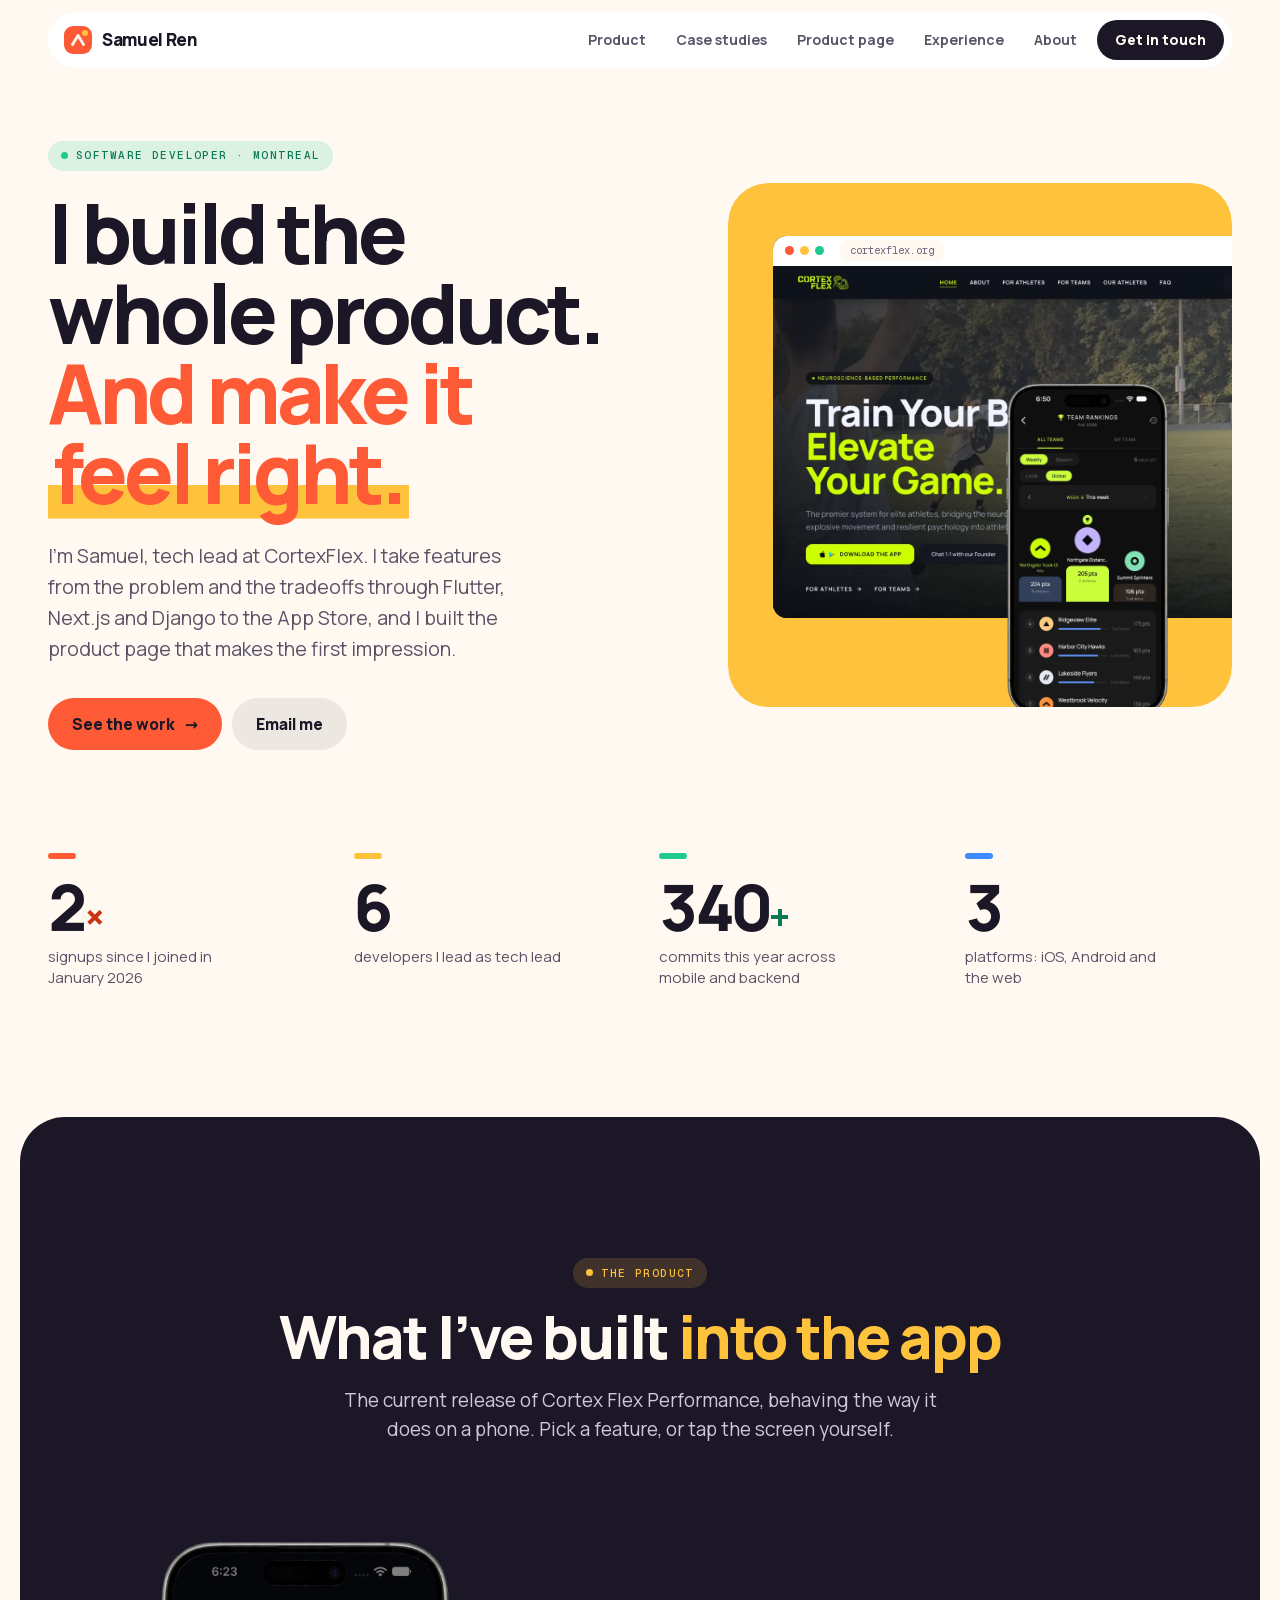
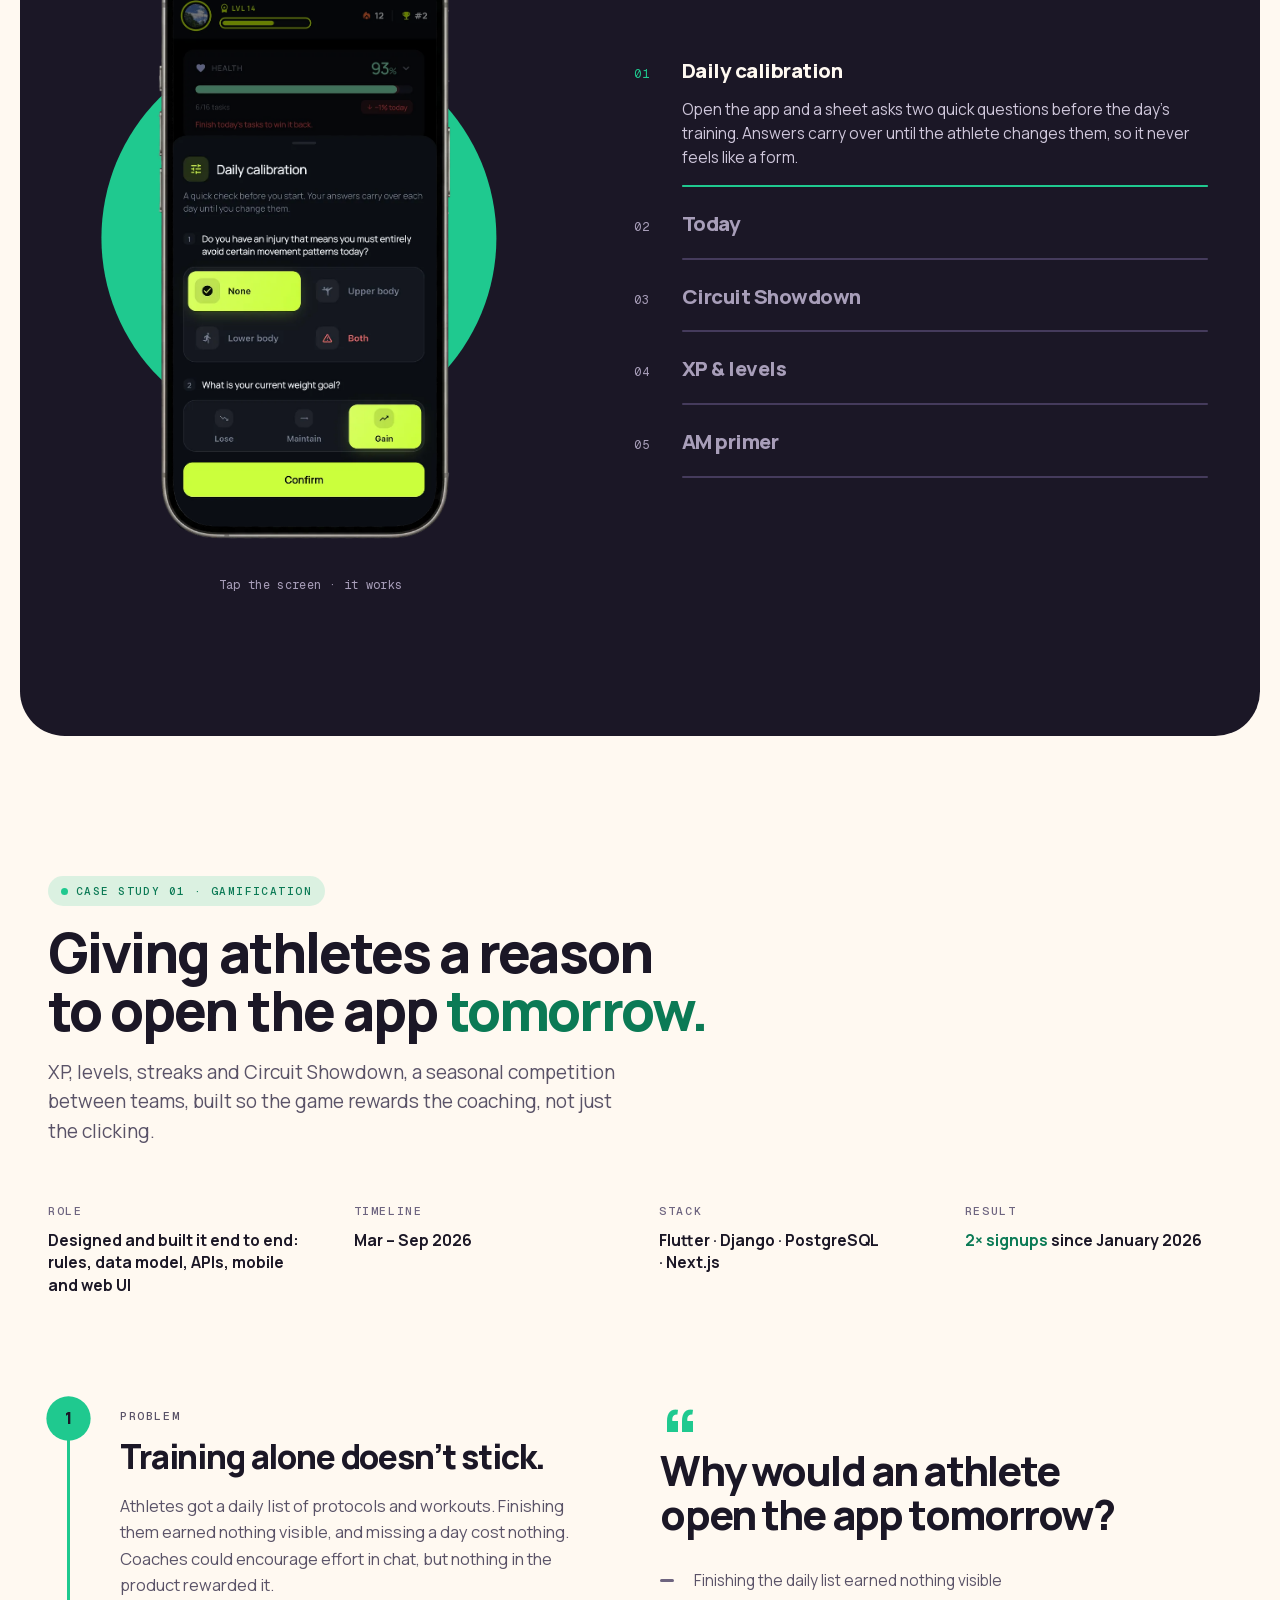
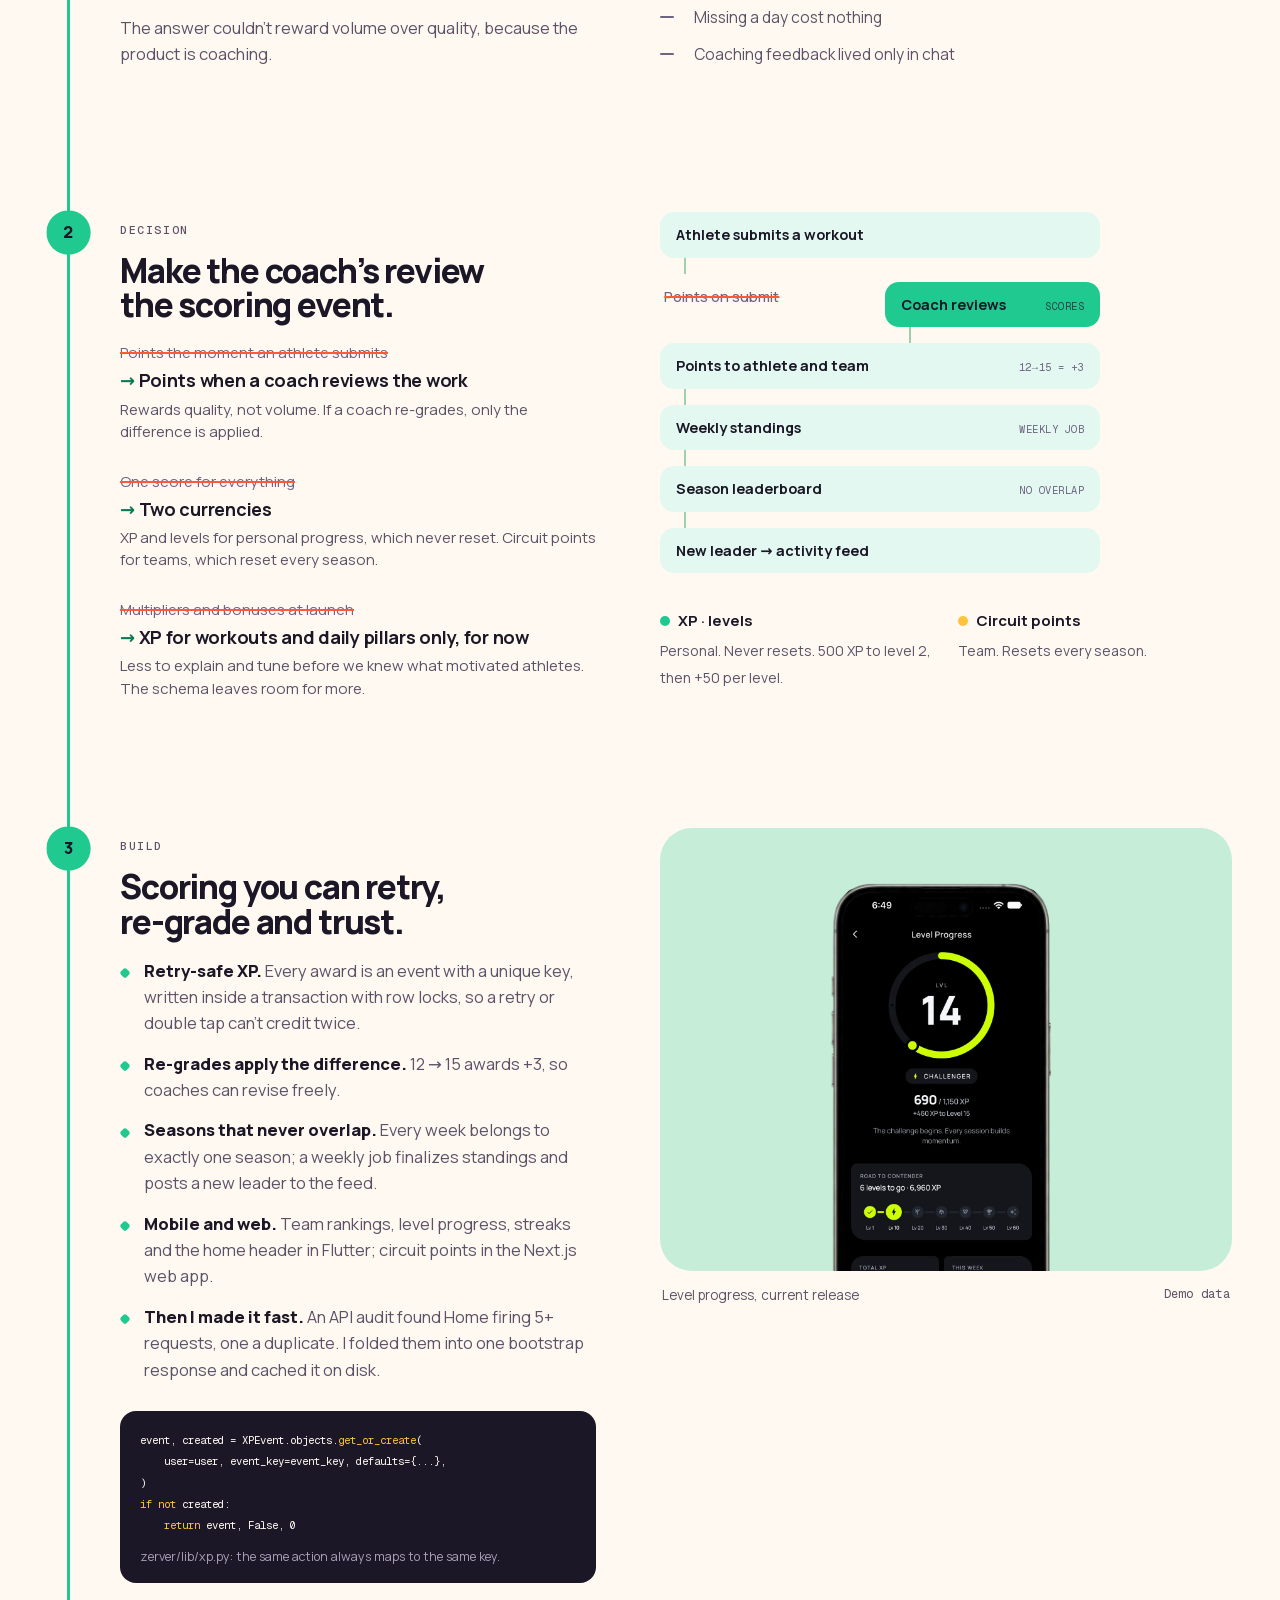
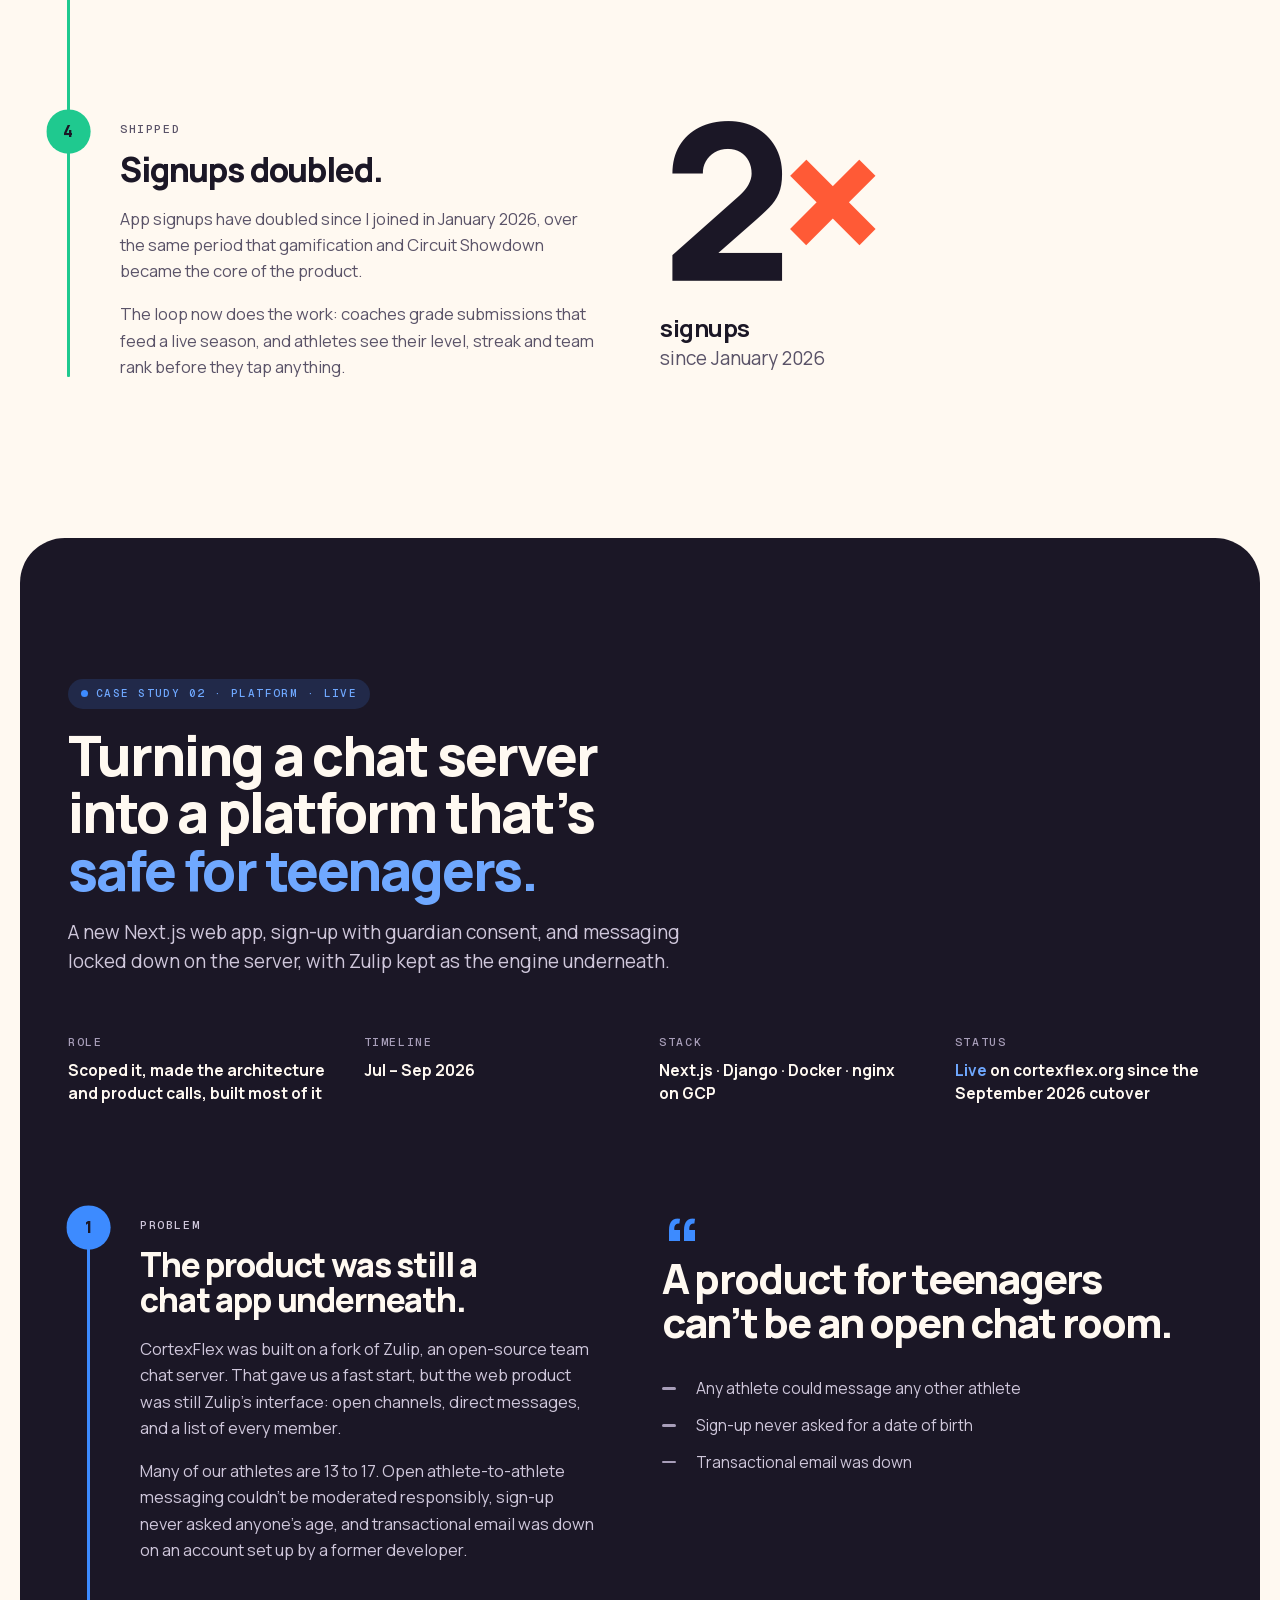
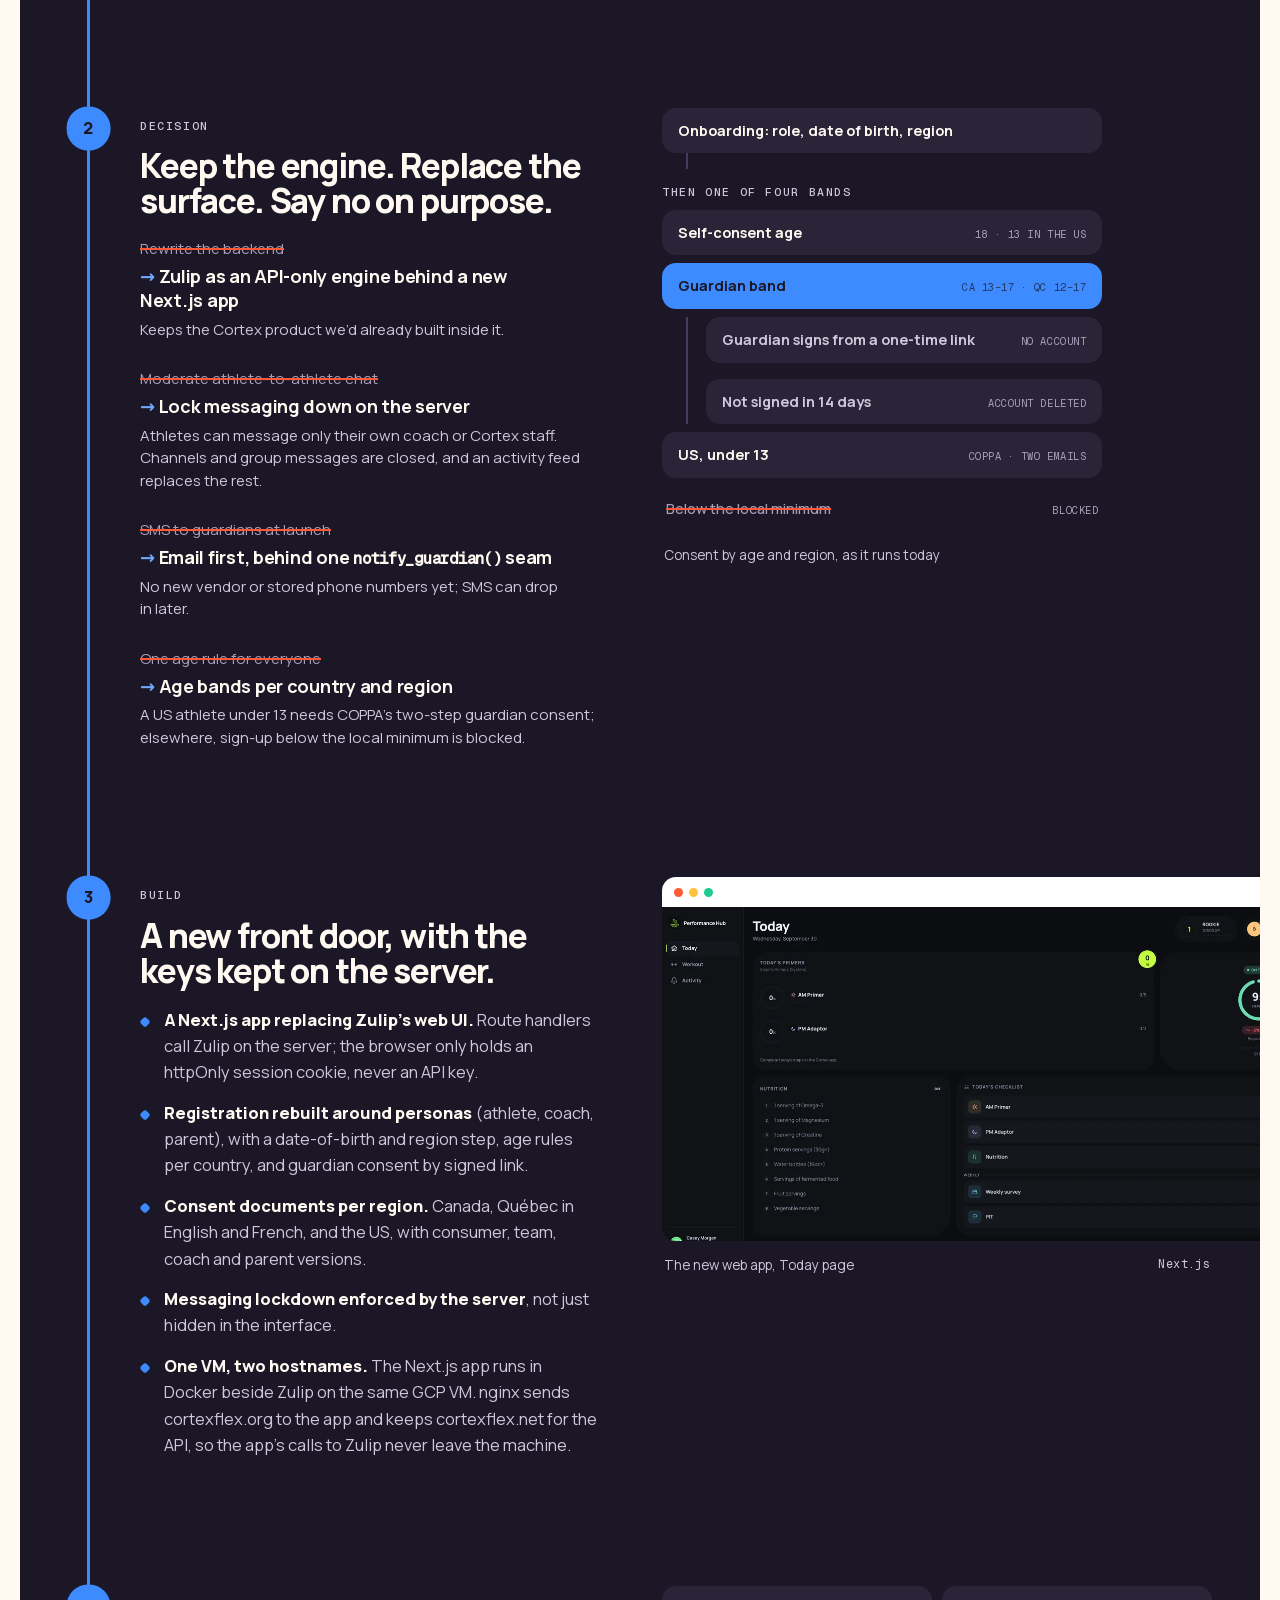
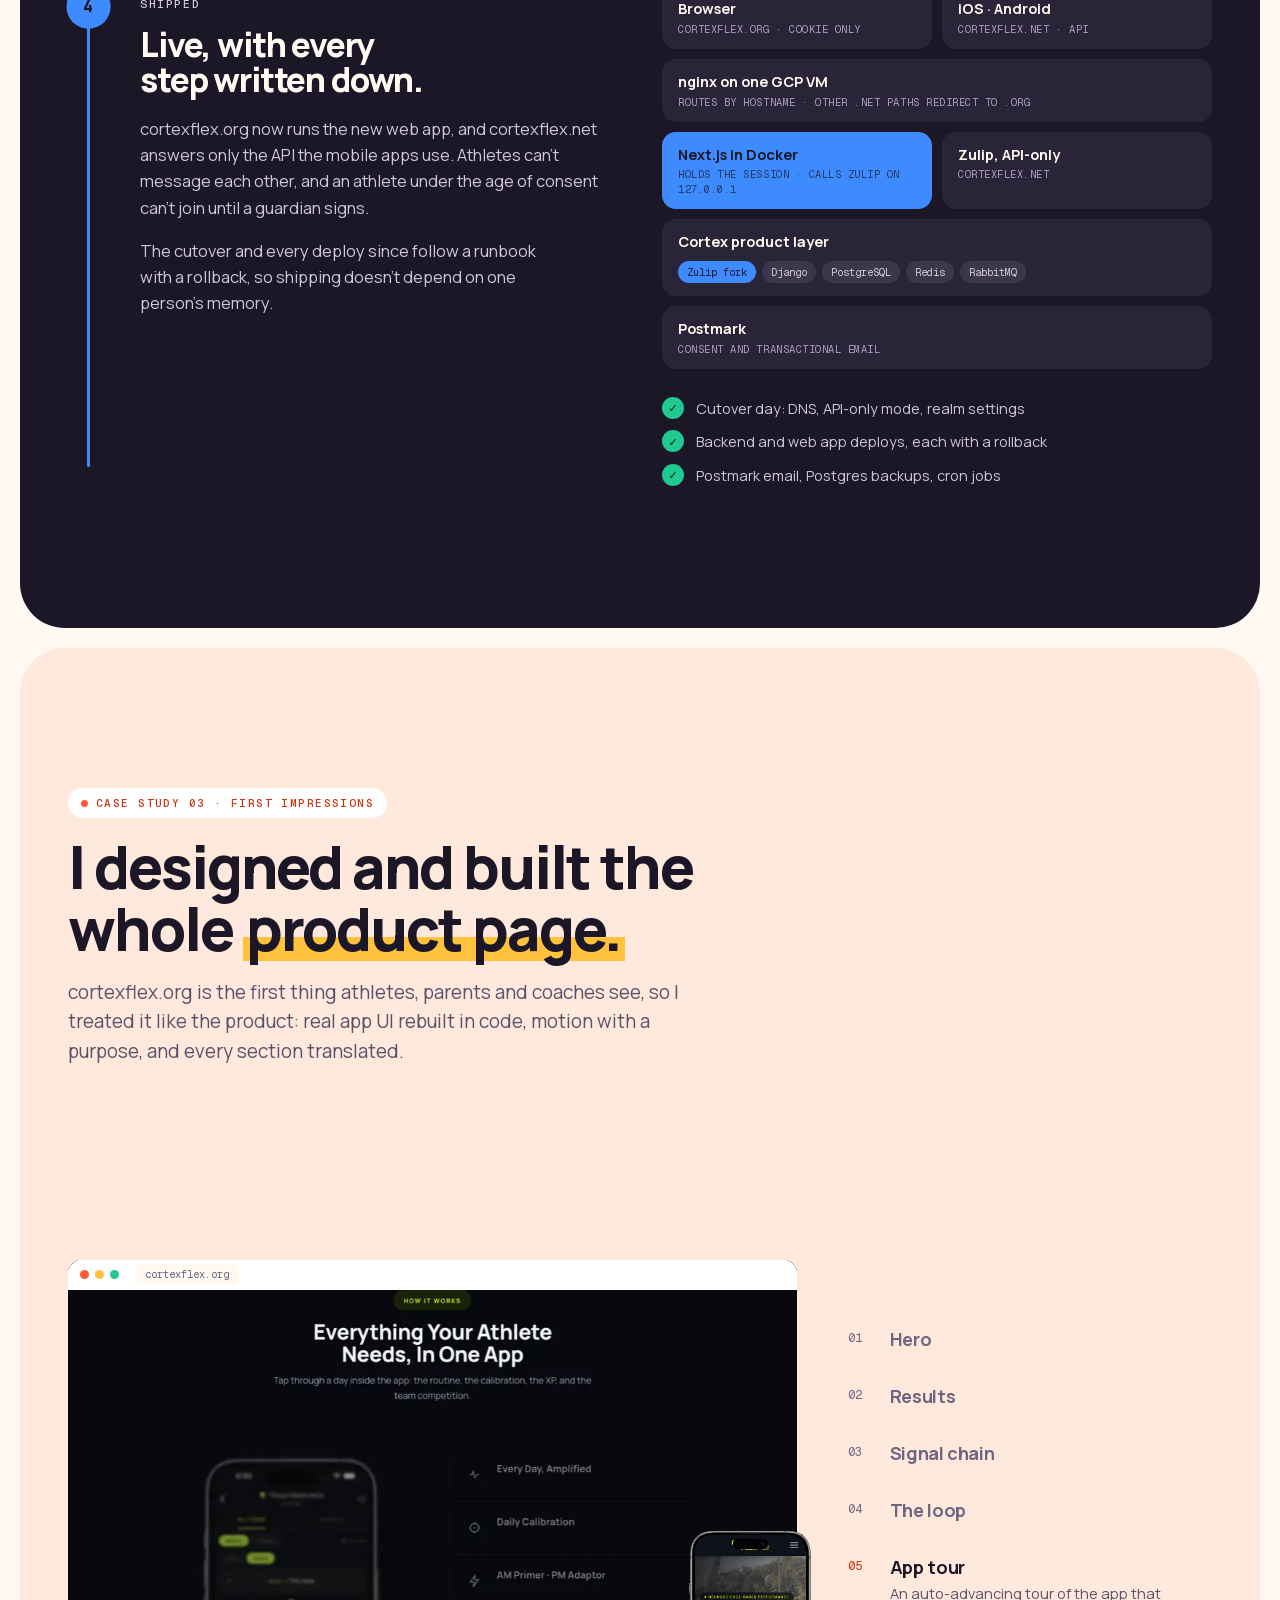
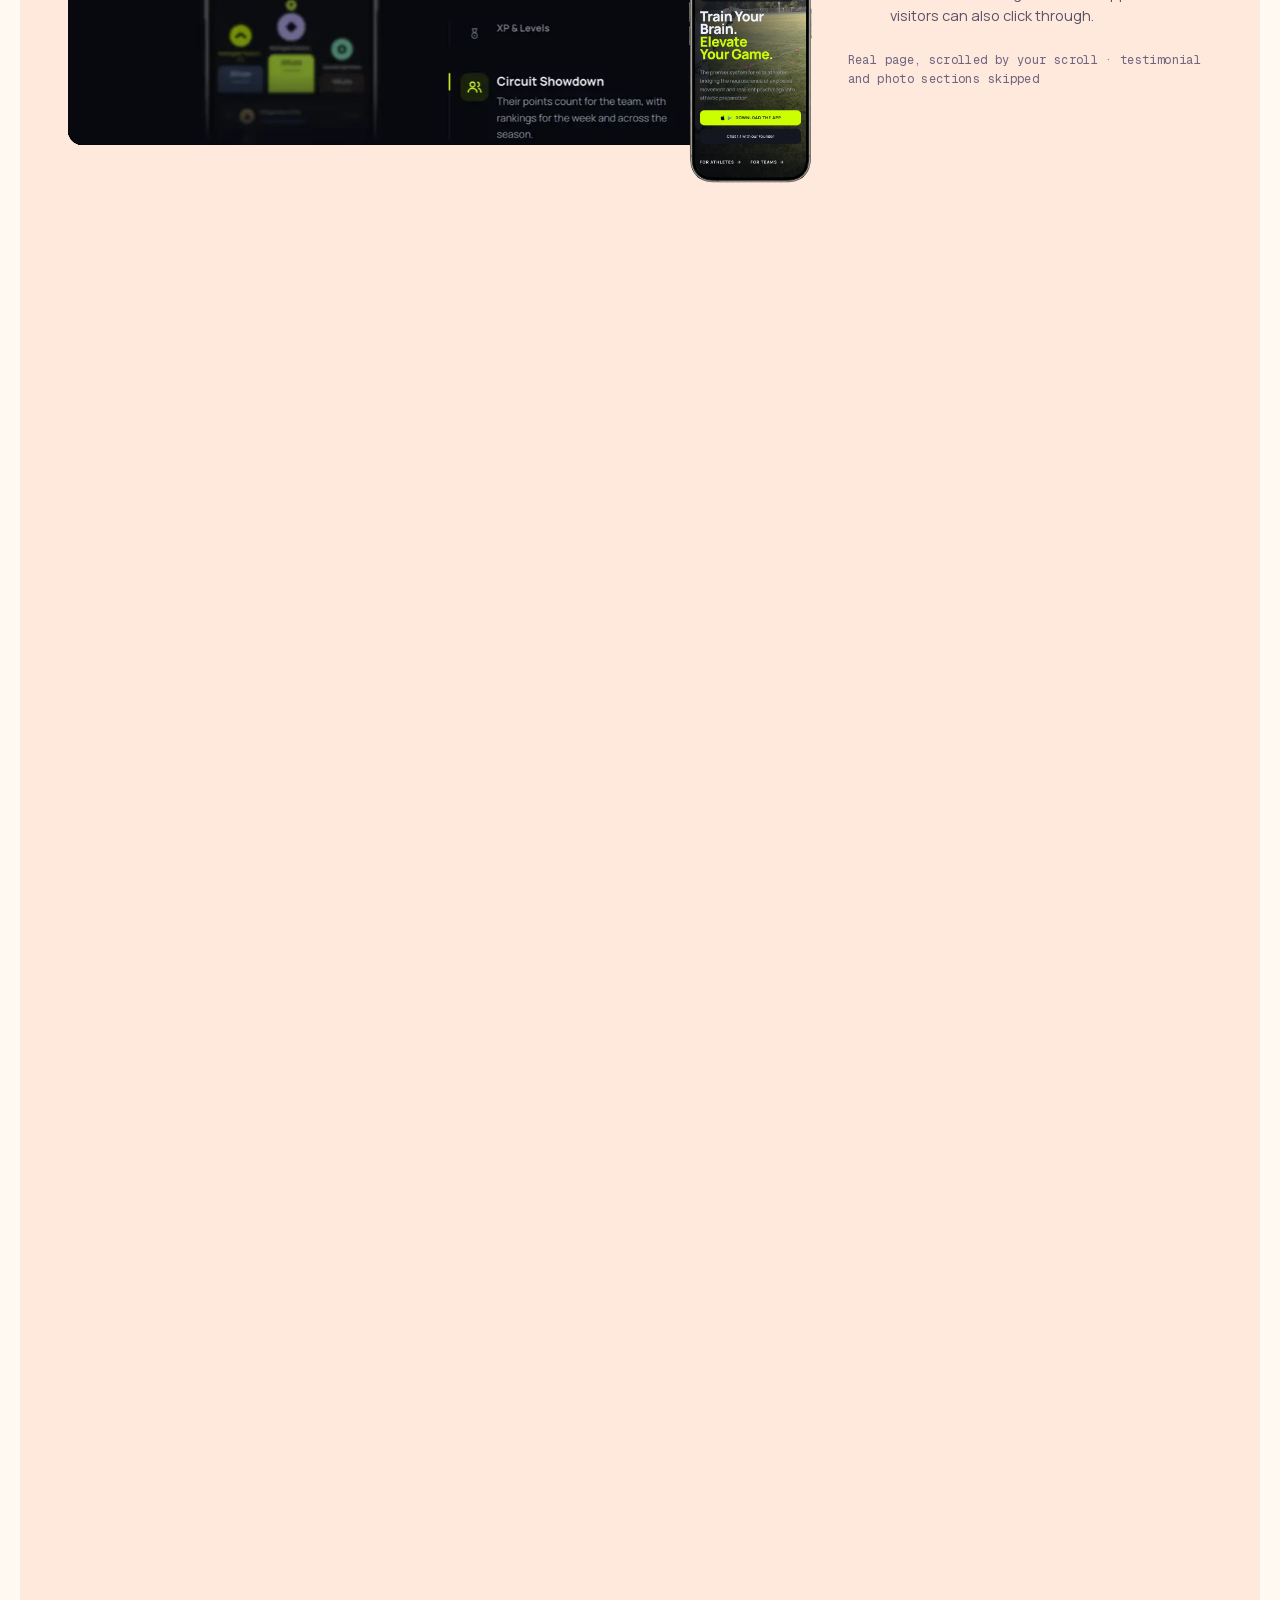
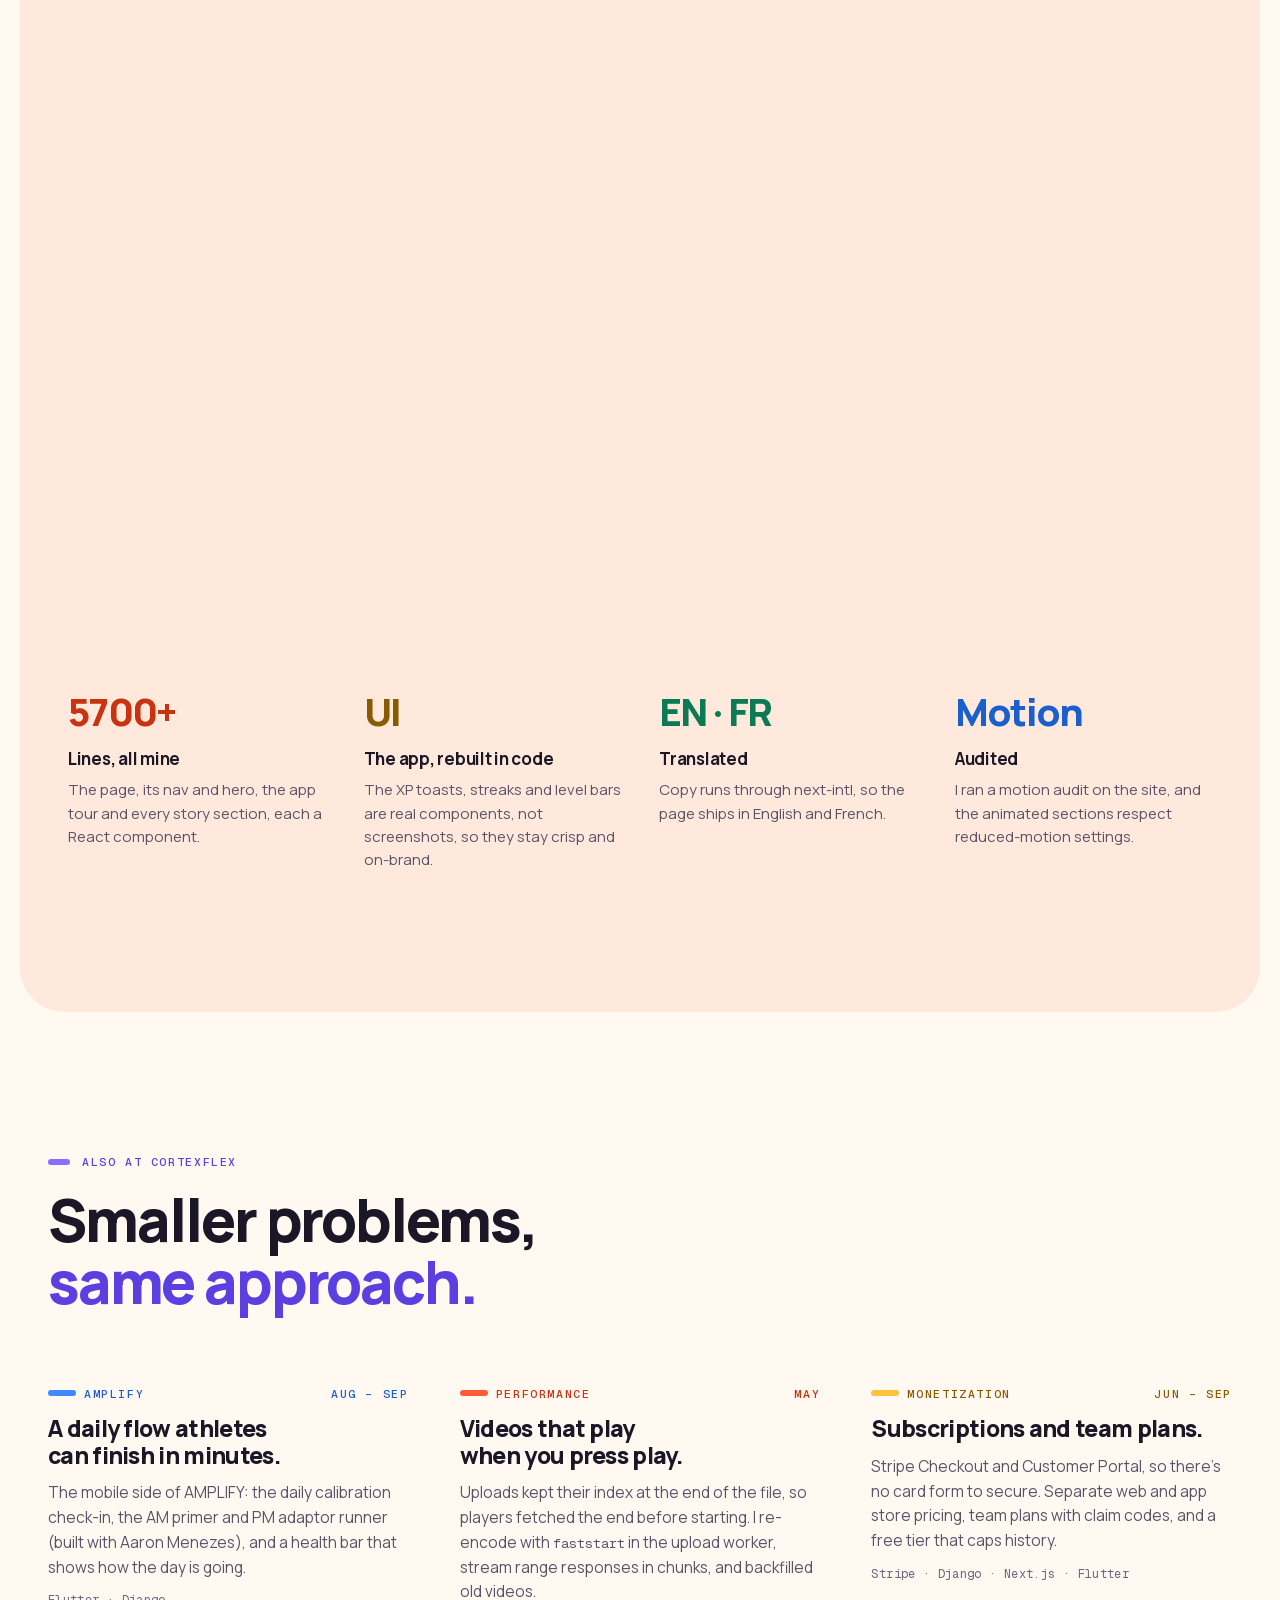
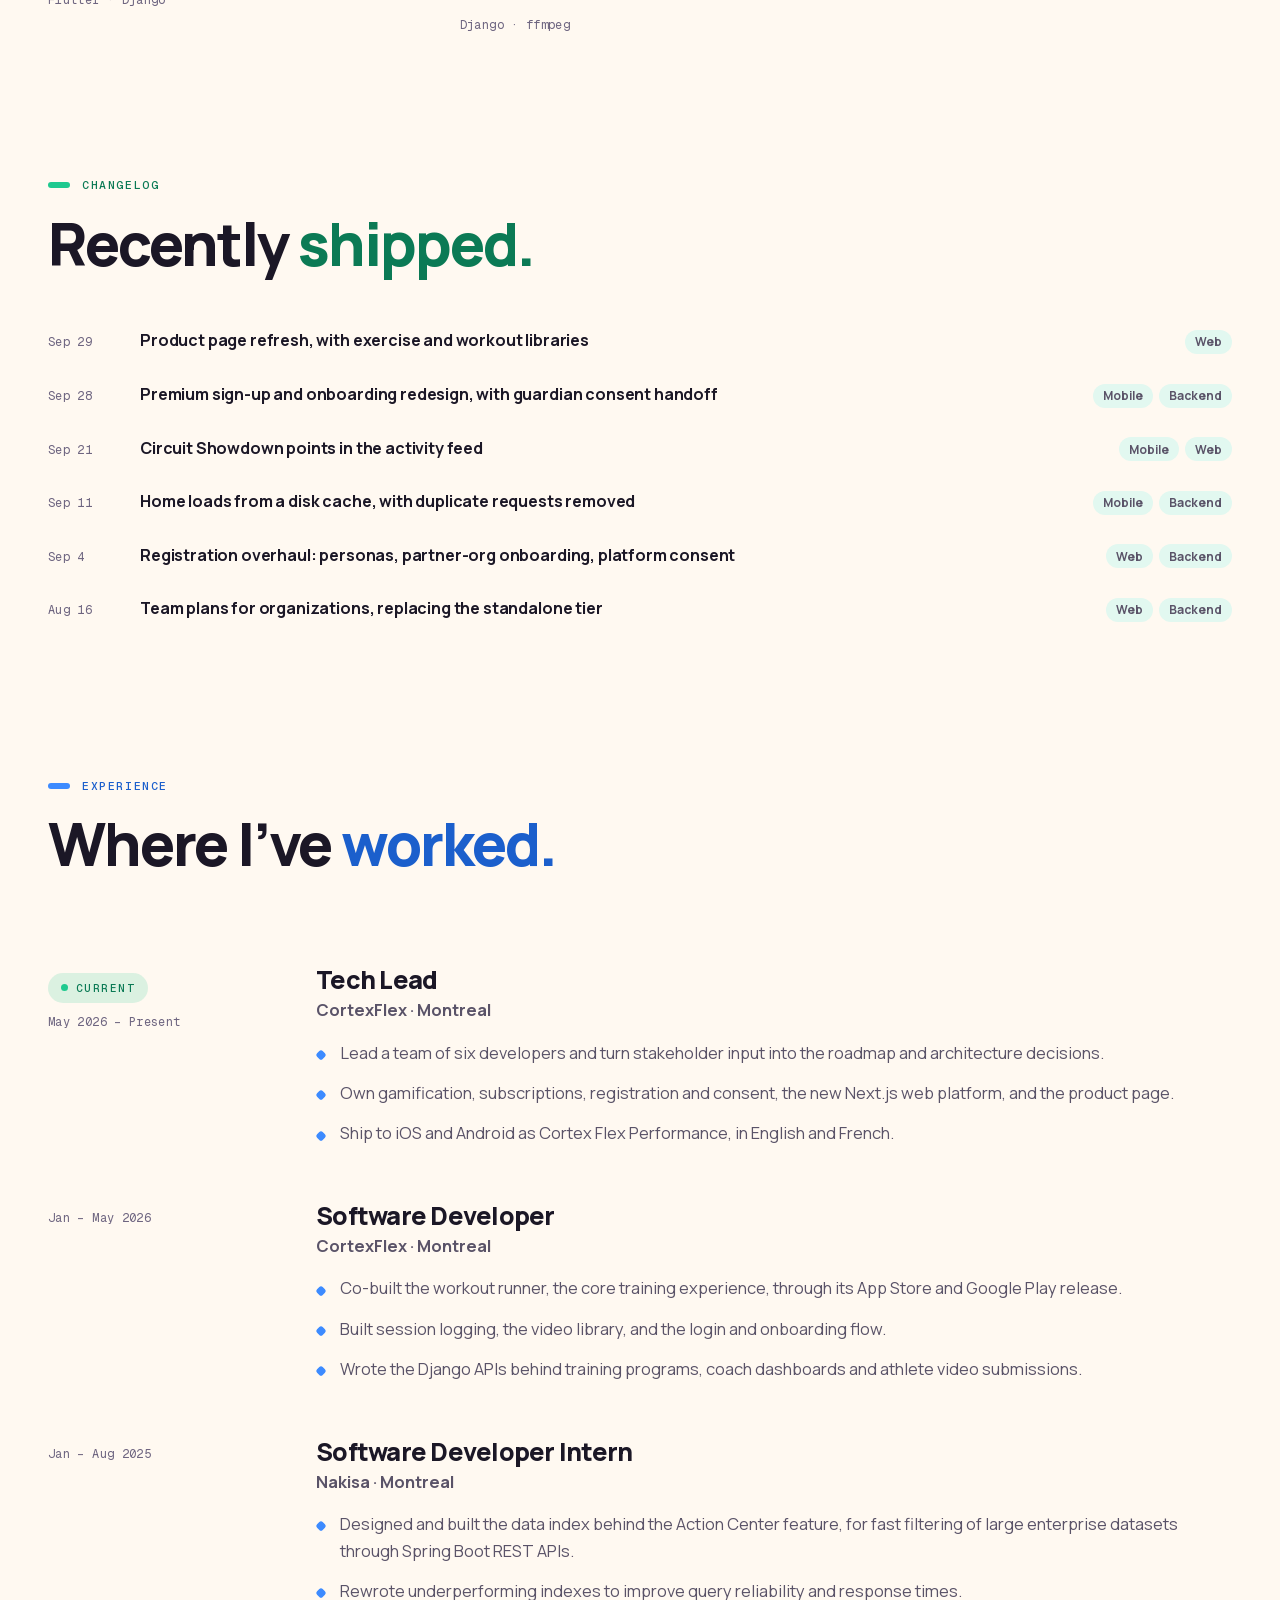
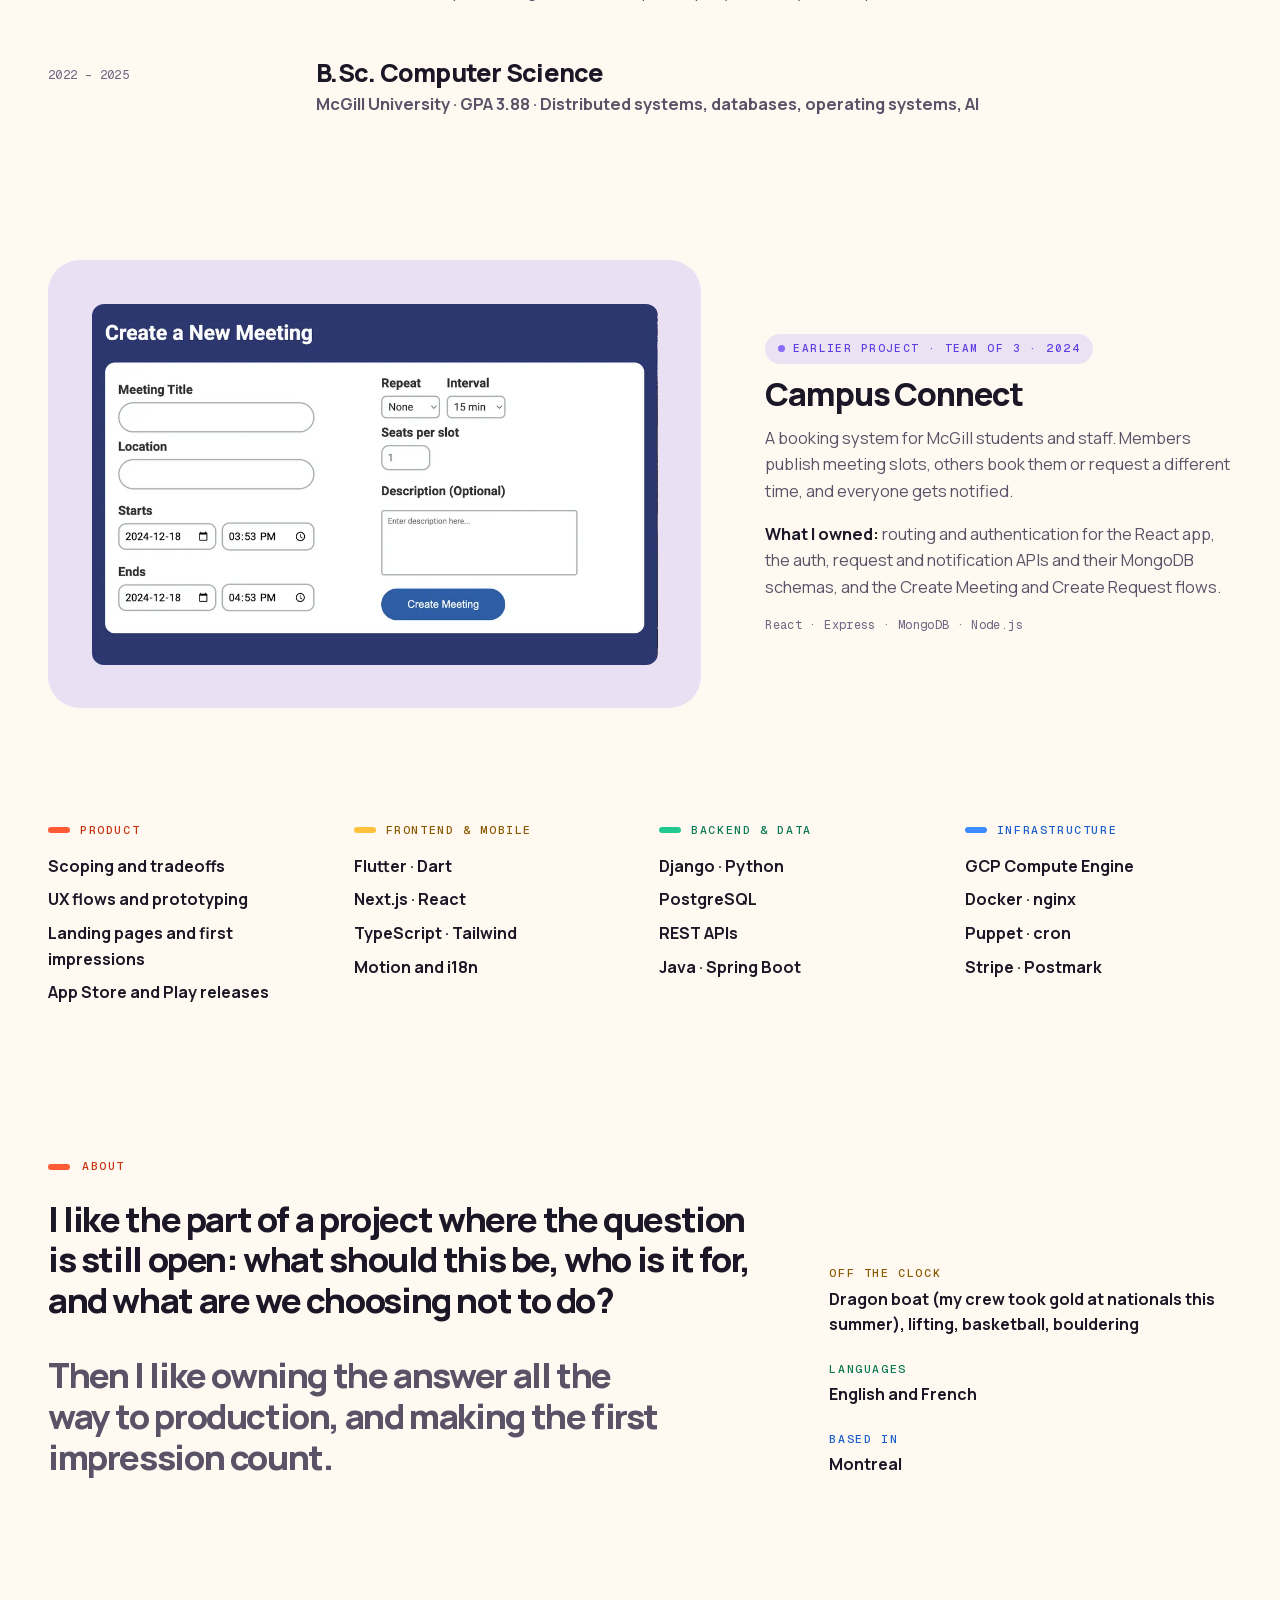
==== commit a68d0479: "Use Software Developer title" ====
--- a/index.html
+++ b/index.html
@@ -3,11 +3,11 @@
 <head>
 <meta charset="utf-8">
 <meta name="viewport" content="width=device-width, initial-scale=1">
-<title>Samuel Ren, Product Engineer</title>
-<meta name="description" content="Samuel Ren is a product engineer and tech lead at CortexFlex. He builds the whole product, from the problem and the tradeoffs through Flutter, Django and Next.js to the App Store, and the product page that sells it.">
+<title>Samuel Ren, Software Developer</title>
+<meta name="description" content="Samuel Ren is a software developer and tech lead at CortexFlex. He builds the whole product, from the problem and the tradeoffs through Flutter, Django and Next.js to the App Store, and the product page that sells it.">
 <meta name="theme-color" content="#FFF9F1">
 <meta name="color-scheme" content="light">
-<meta property="og:title" content="Samuel Ren, Product Engineer">
+<meta property="og:title" content="Samuel Ren, Software Developer">
 <meta property="og:description" content="I build the whole product, and make it feel right.">
 <meta property="og:type" content="website">
 <link rel="icon" href="data:image/svg+xml,%3Csvg xmlns='http://www.w3.org/2000/svg' viewBox='0 0 64 64'%3E%3Crect width='64' height='64' rx='18' fill='%23FF5A36'/%3E%3Cpath d='M20 42l12-20 12 20' fill='none' stroke='%23FFF9F1' stroke-width='6' stroke-linecap='round' stroke-linejoin='round'/%3E%3Ccircle cx='46' cy='18' r='6' fill='%23FFC23D'/%3E%3C/svg%3E">
@@ -74,6 +74,7 @@
 /* Pills, buttons, marker */
 .pill{display:inline-flex;align-items:center;gap:8px;min-height:30px;padding:5px 13px;border-radius:999px;background:color-mix(in srgb,var(--c) 16%,transparent);color:var(--c-ink);font-family:var(--mono);font-size:11px;line-height:1.3;letter-spacing:.13em;text-transform:uppercase;font-weight:500}
 .pill .dot{width:7px;height:7px;border-radius:50%;background:var(--c);flex:none}
+@media (max-width:360px){.pill{letter-spacing:.07em;padding-inline:11px}}
 .btn{display:inline-flex;align-items:center;justify-content:center;gap:10px;min-height:52px;padding:0 24px;border:0;border-radius:999px;background:color-mix(in srgb,var(--text) 8%,transparent);color:var(--text);text-decoration:none;font-size:15.5px;font-weight:800;cursor:pointer;transition:background var(--micro) var(--ease),color var(--micro) var(--ease),transform .3s var(--spring)}
 .btn:hover{background:color-mix(in srgb,var(--text) 14%,transparent)}
 .btn:active{transform:scale(.97)}
@@ -473,7 +474,7 @@
   <div class="wrap">
     <div class="hero-grid">
       <div class="seq">
-        <span class="pill t-mint"><span class="dot"></span>Product engineer · Montreal</span>
+        <span class="pill t-mint"><span class="dot"></span>Software developer · Montreal</span>
         <h1 id="hero-title">I build the whole product. <span class="c">And make it <span class="mark">feel right.</span></span></h1>
         <p class="hero-lede">I’m Samuel, tech lead at CortexFlex. I take features from the problem and the tradeoffs through Flutter, Next.js and Django to the App Store, and I built the product page that makes the first impression.</p>
         <div class="hero-actions">
@@ -929,9 +930,9 @@
     <span style="--i:4;left:44%;top:9%;width:14px;height:14px;background:var(--coral)"></span>
   </div>
   <div class="wrap seq">
-    <span class="pill t-mint"><span class="dot"></span>Open to product engineering roles</span>
+    <span class="pill t-mint"><span class="dot"></span>Open to software developer roles</span>
     <h2 id="contact-title">Let’s build something people <span class="c">open tomorrow.</span></h2>
-    <p class="sub">I’m looking for product engineer and software engineer roles. Email is the fastest way to reach me.</p>
+    <p class="sub">I’m looking for software developer roles, especially on product teams. Email is the fastest way to reach me.</p>
     <div class="cta-actions">
       <a class="btn btn-main" href="mailto:samuelrencs@gmail.com">Email me <span class="arr" aria-hidden="true">→</span></a>
       <button class="btn" type="button" id="copy-email" data-email="samuelrencs@gmail.com">Copy email</button>
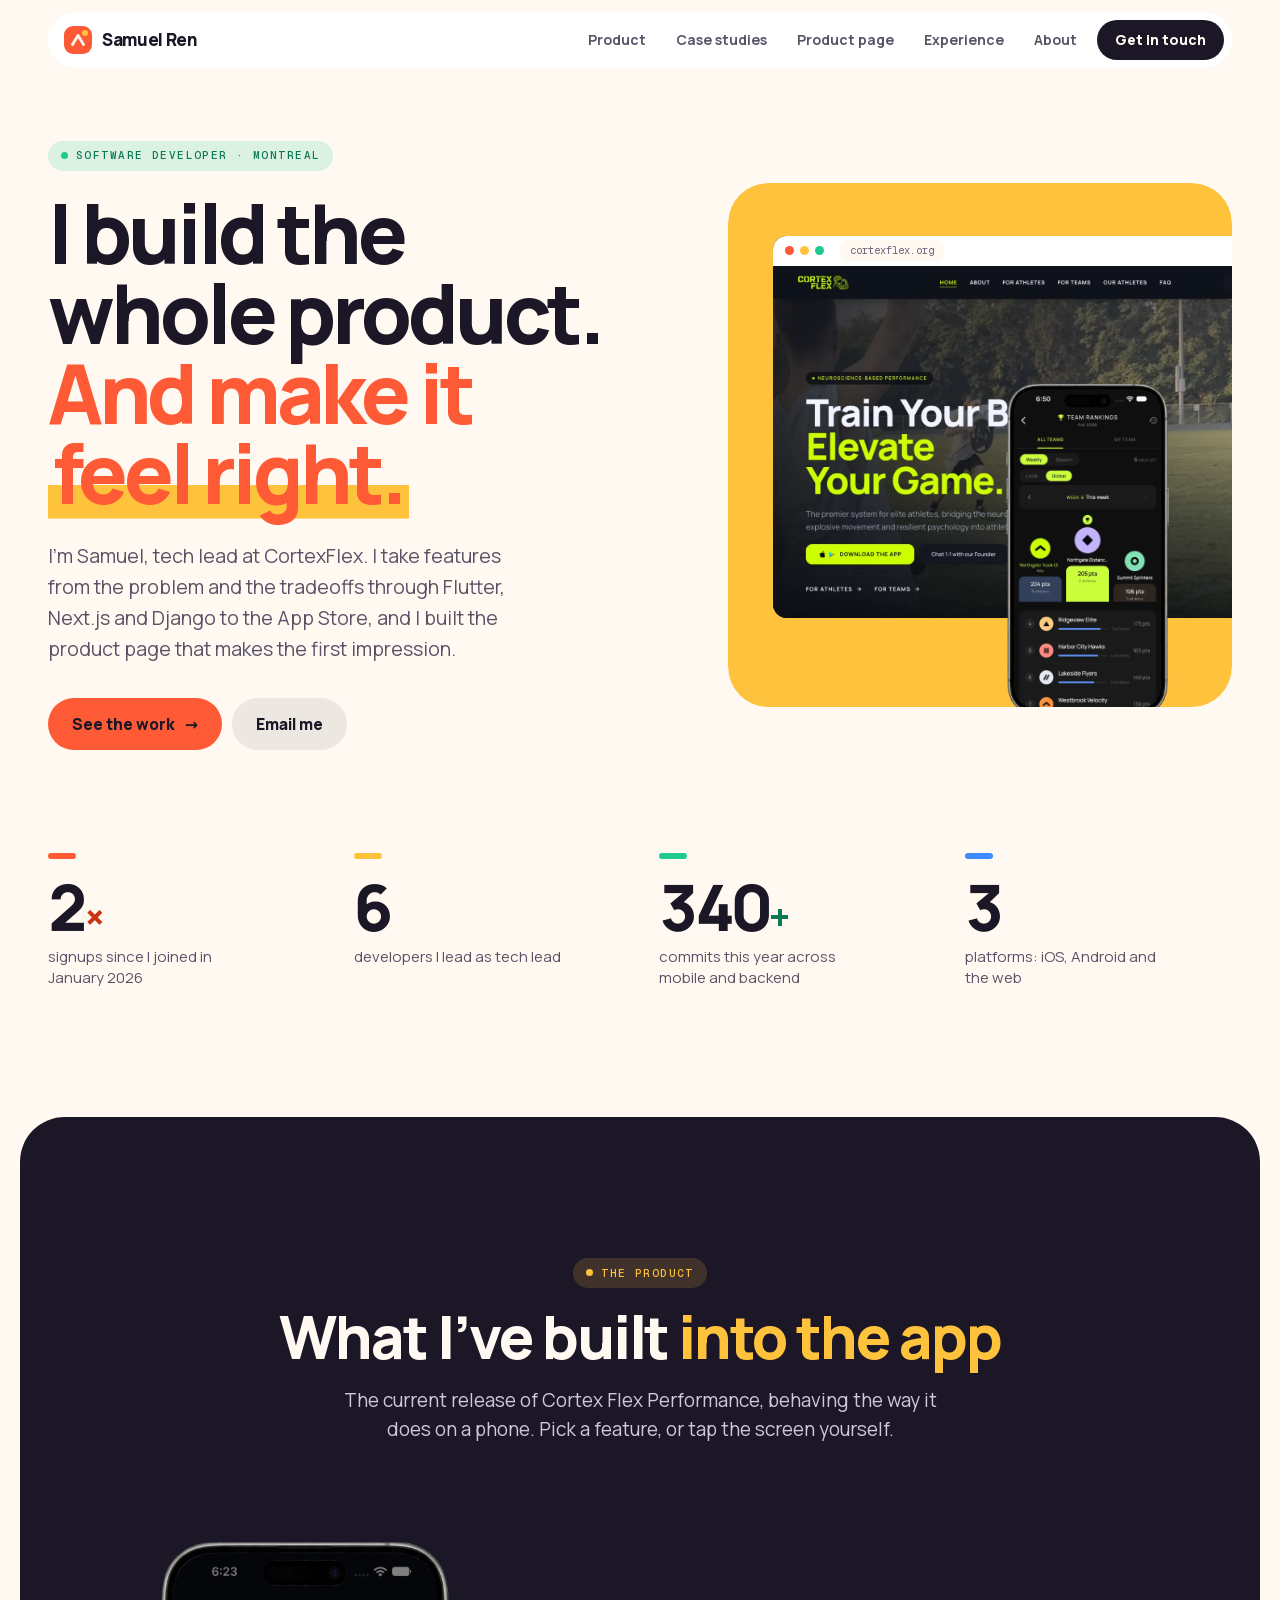
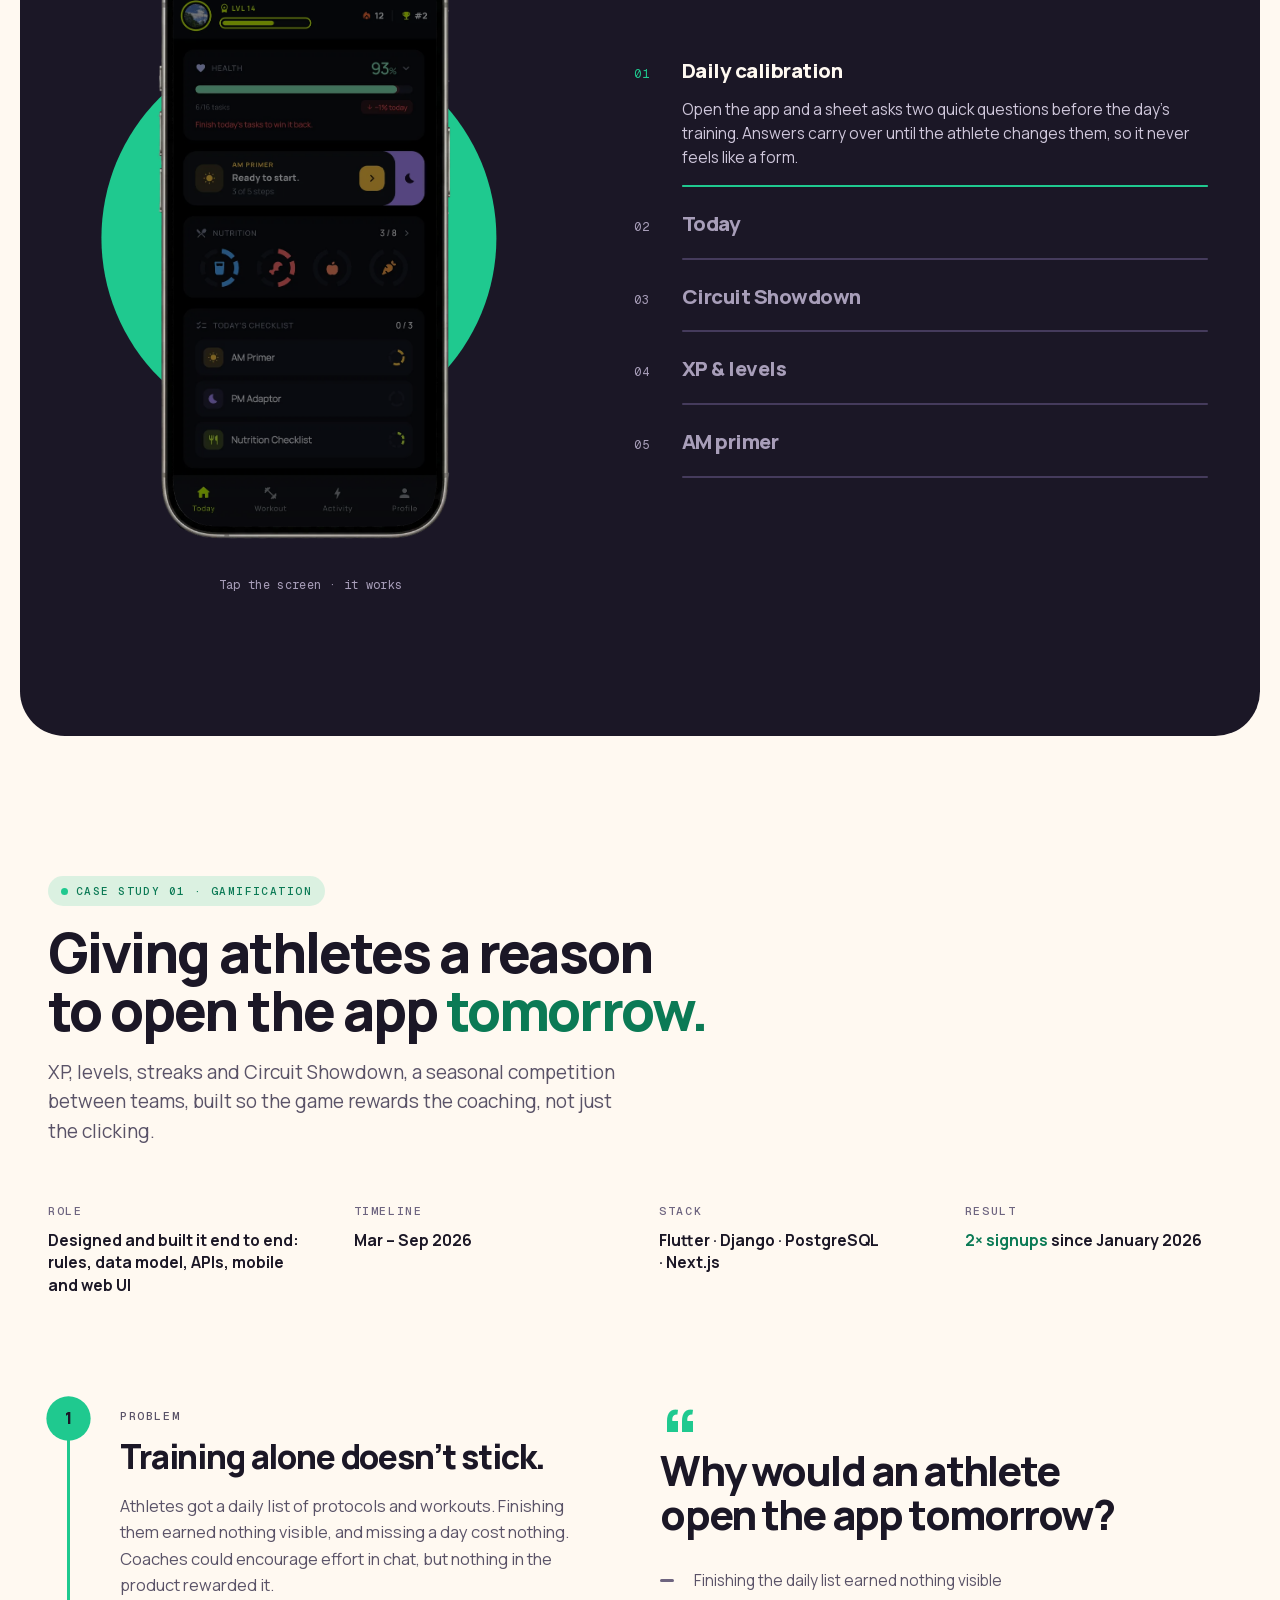
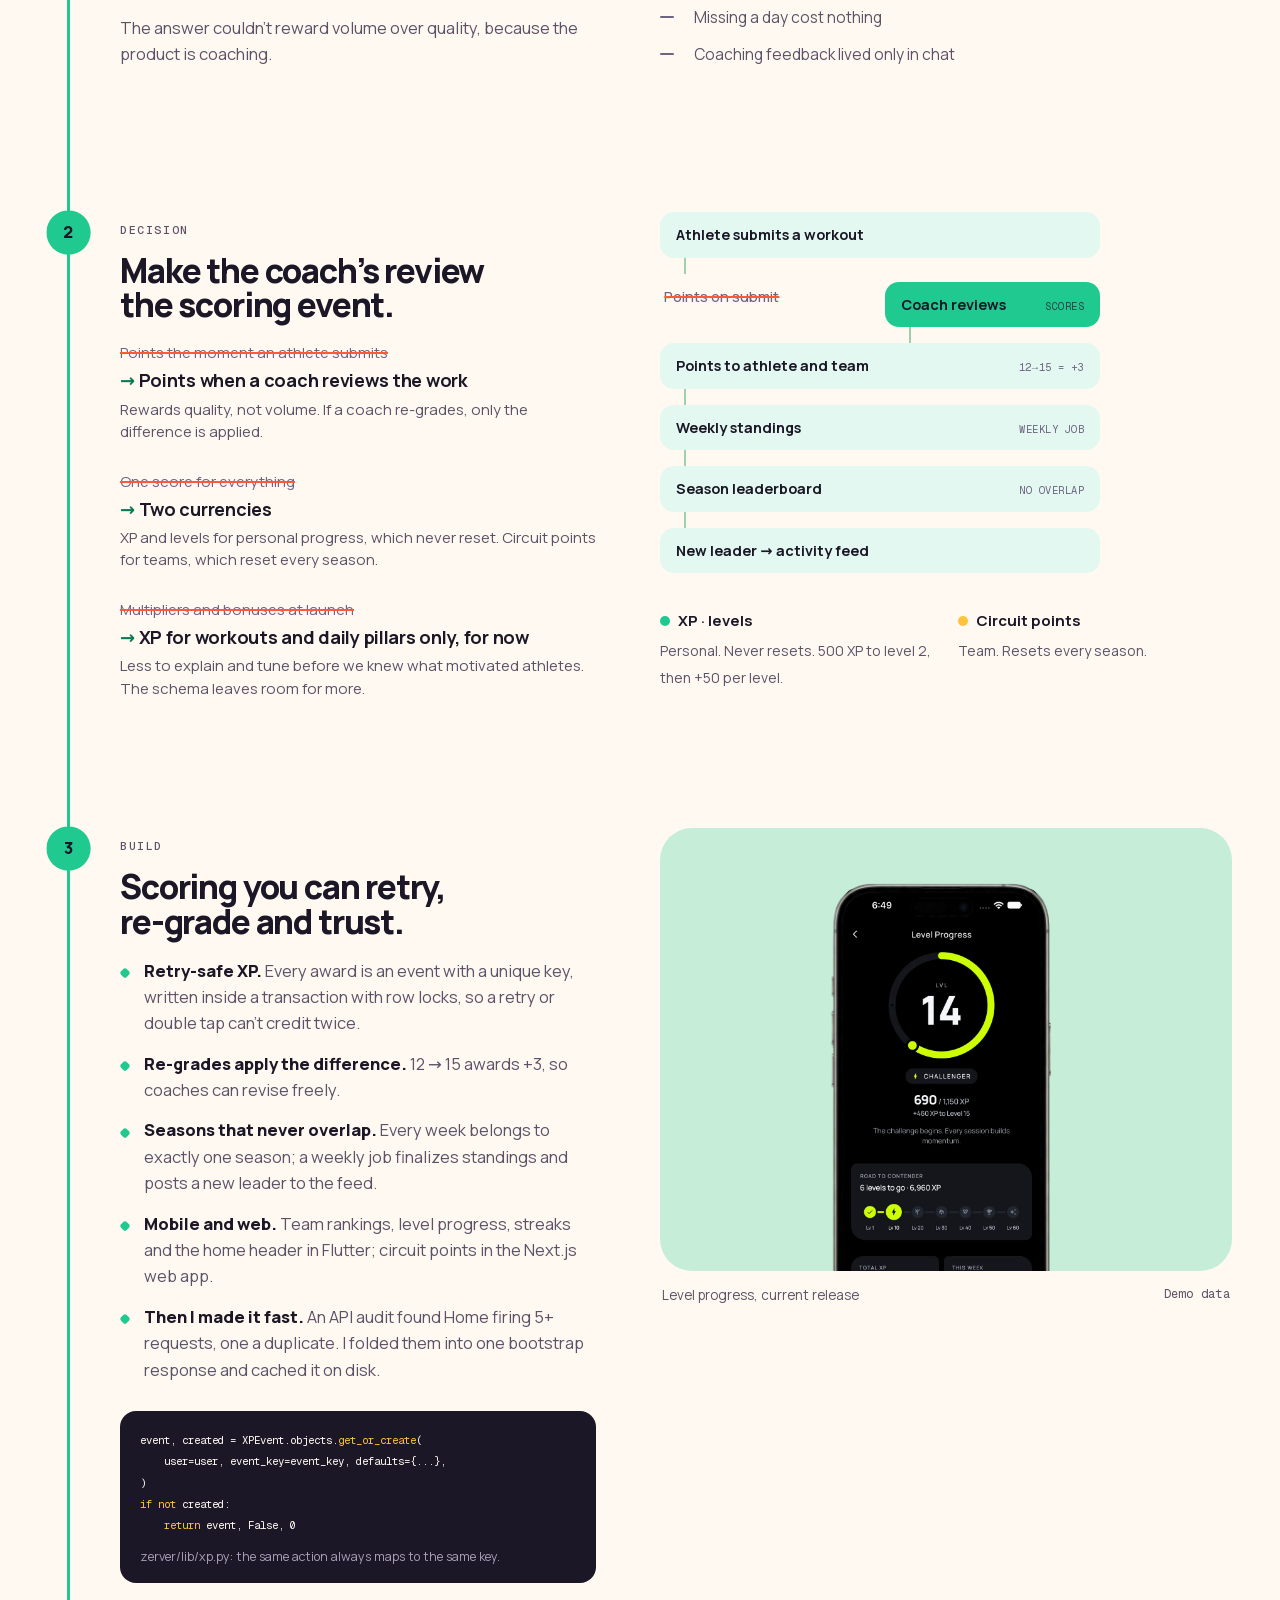
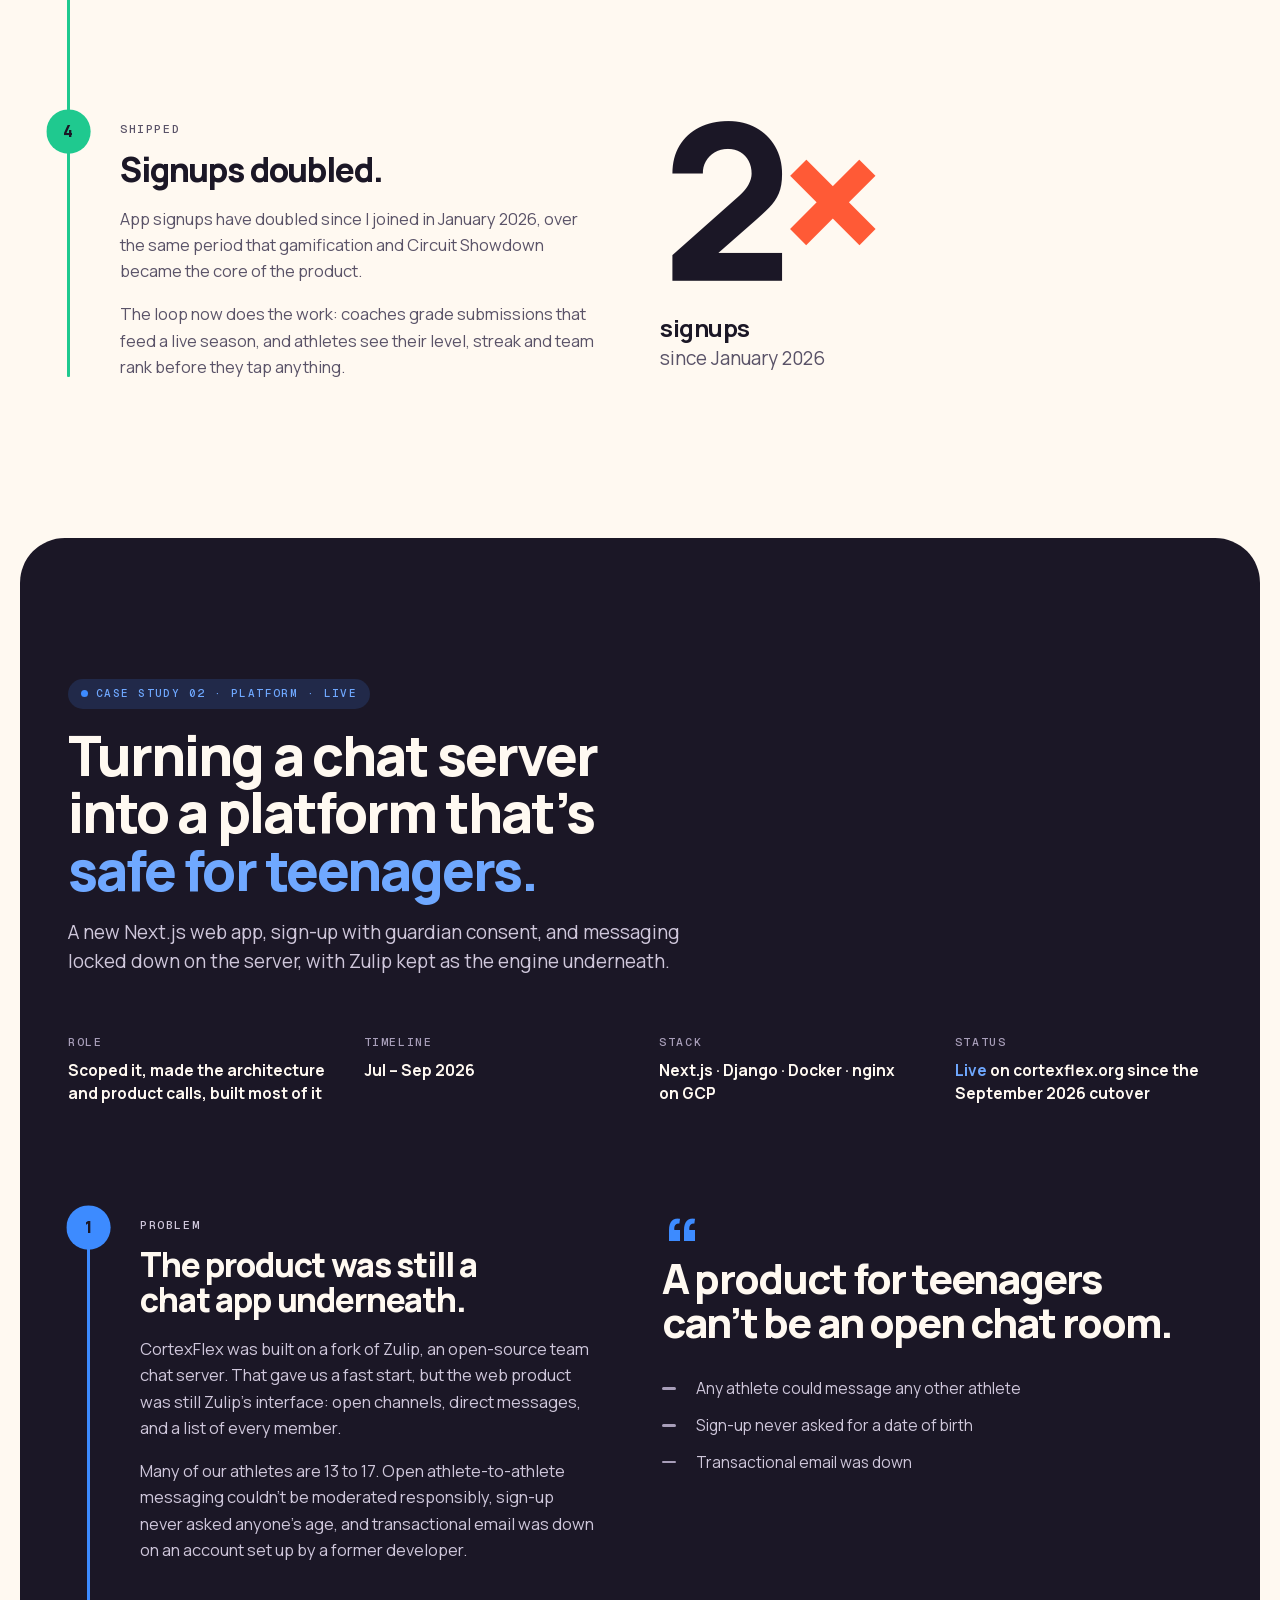
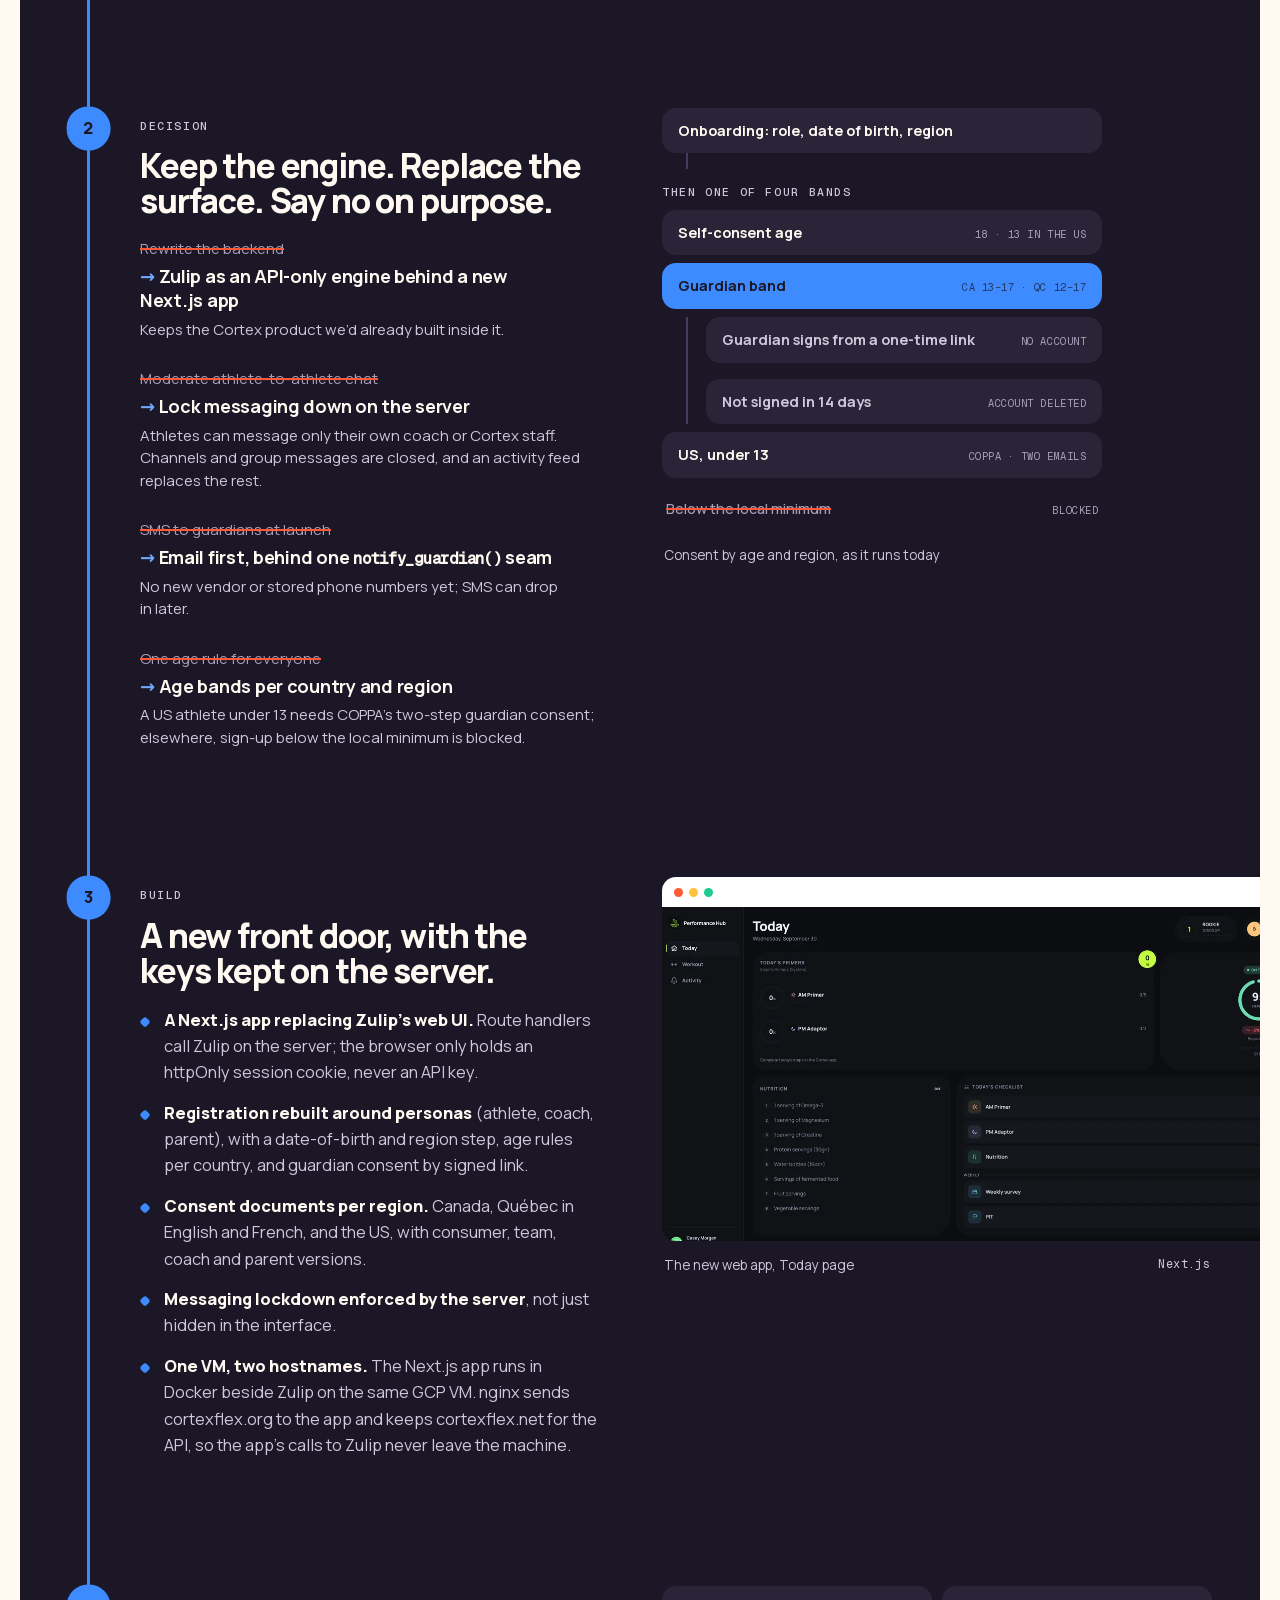
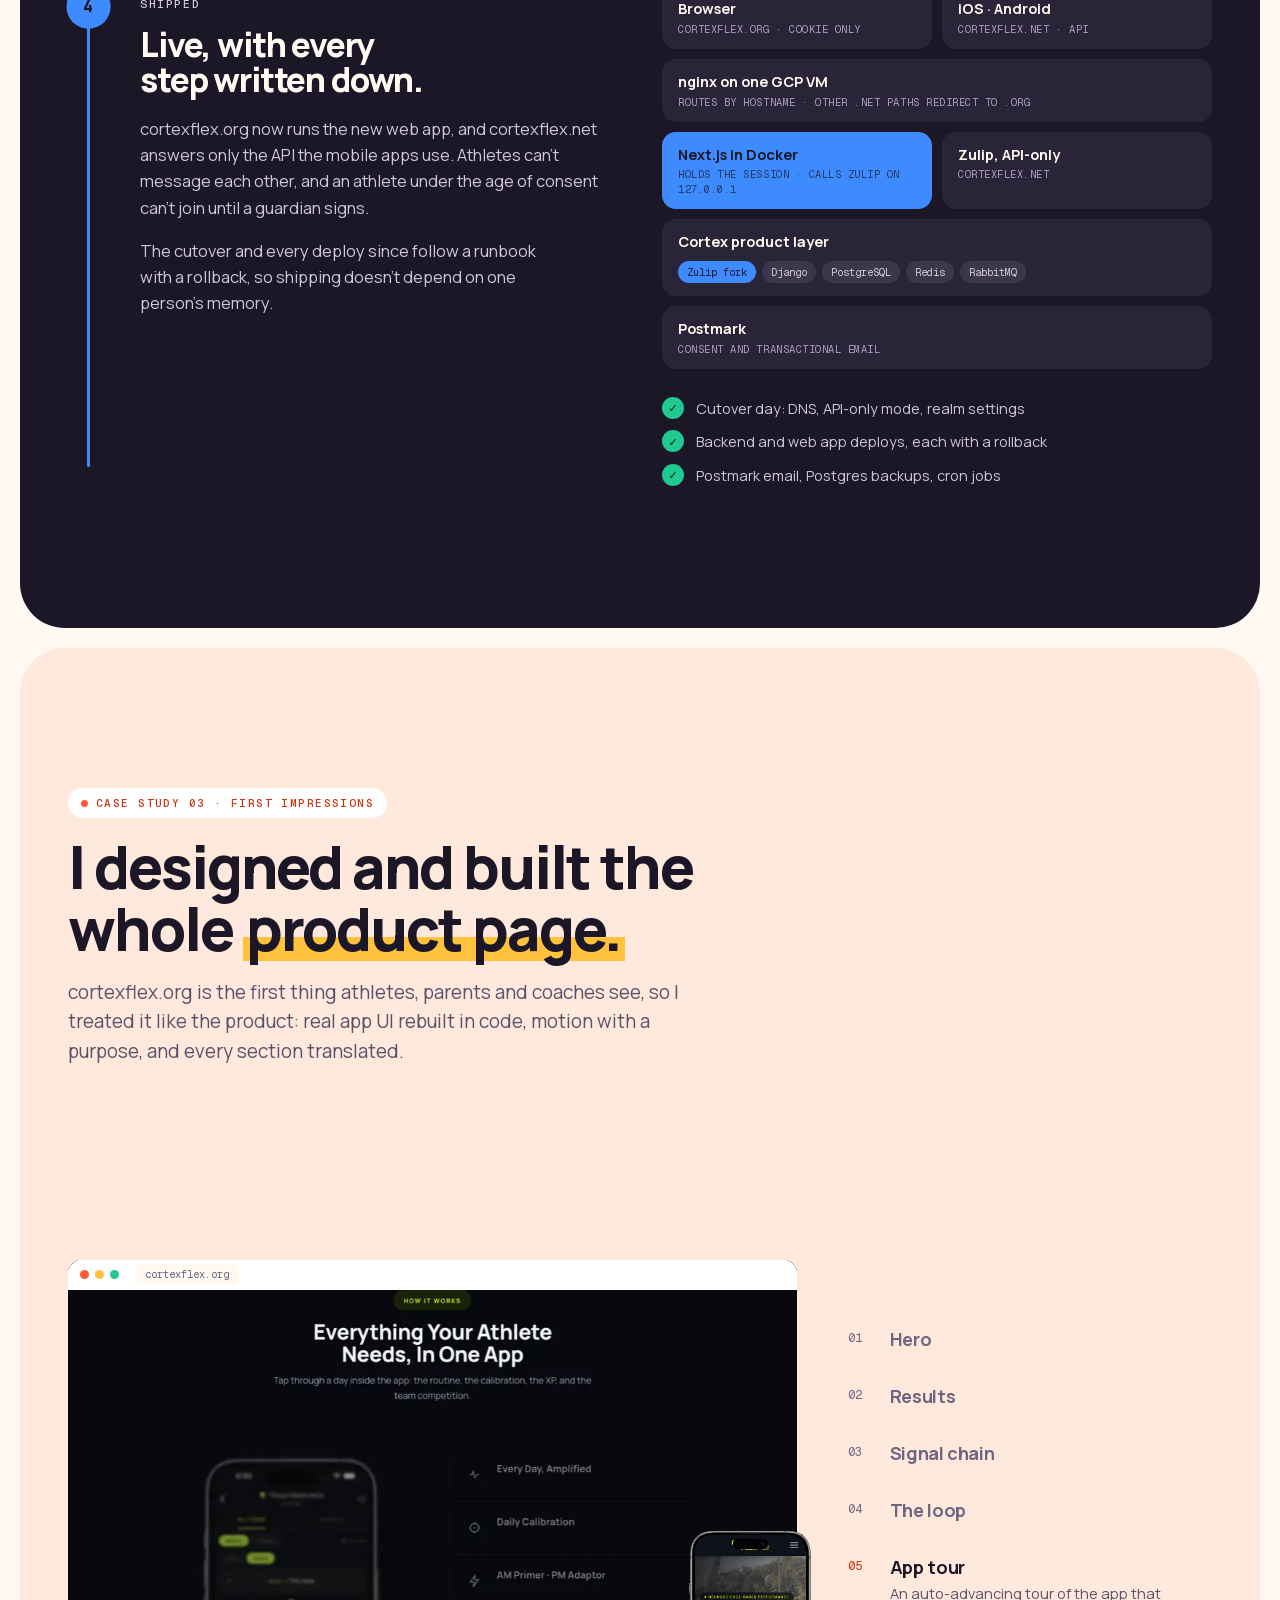
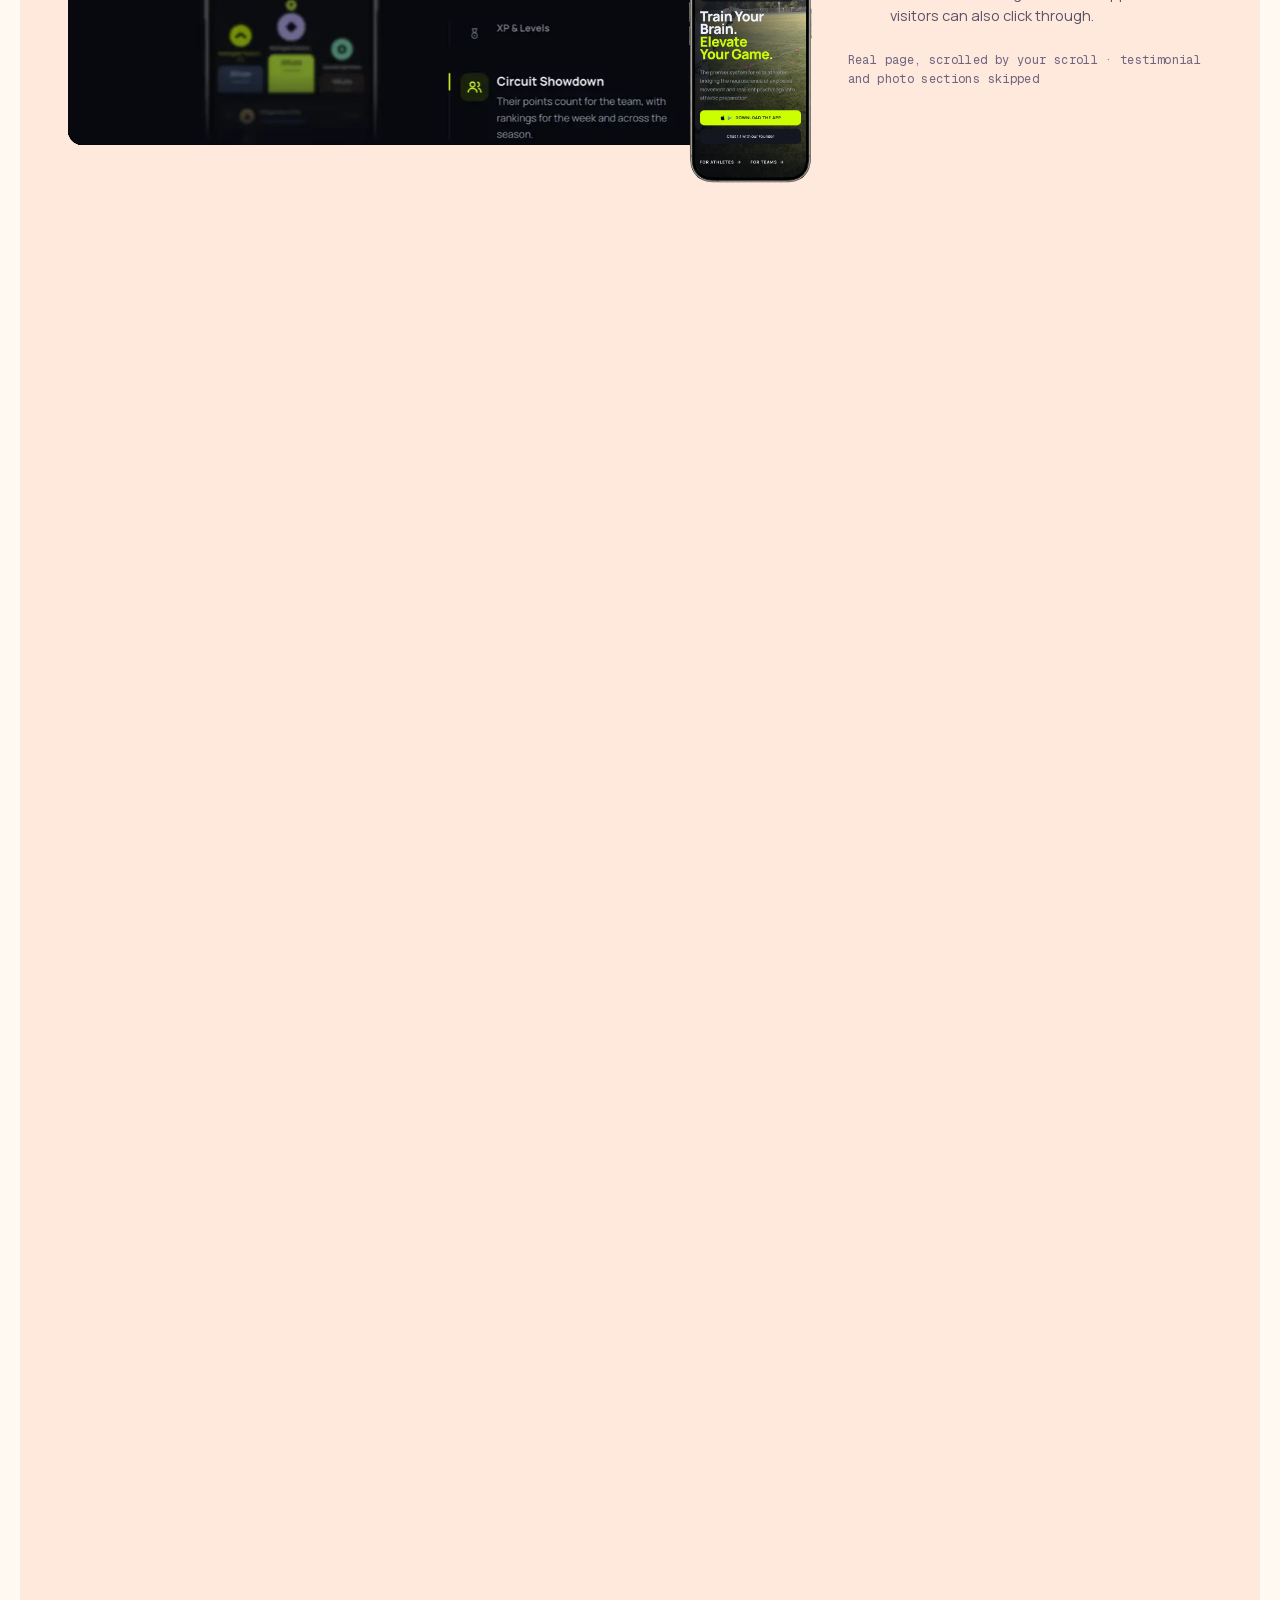
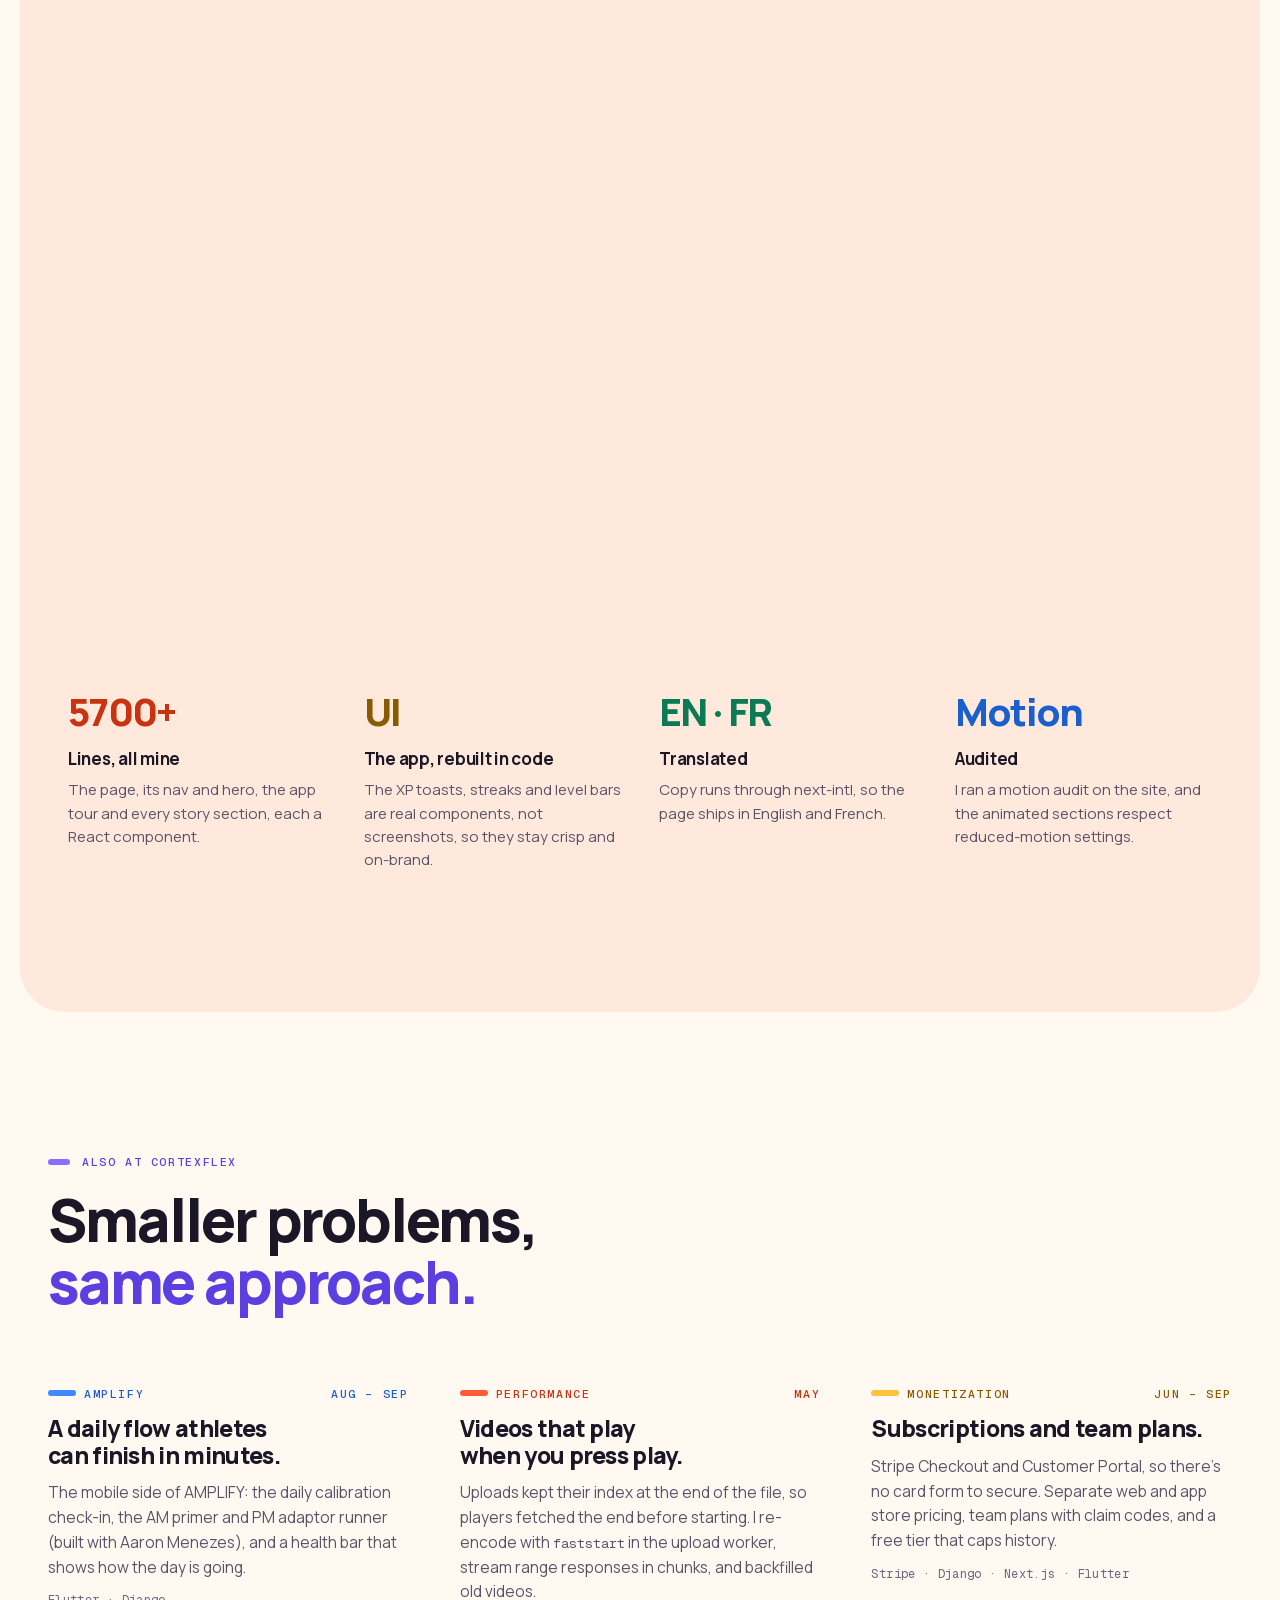
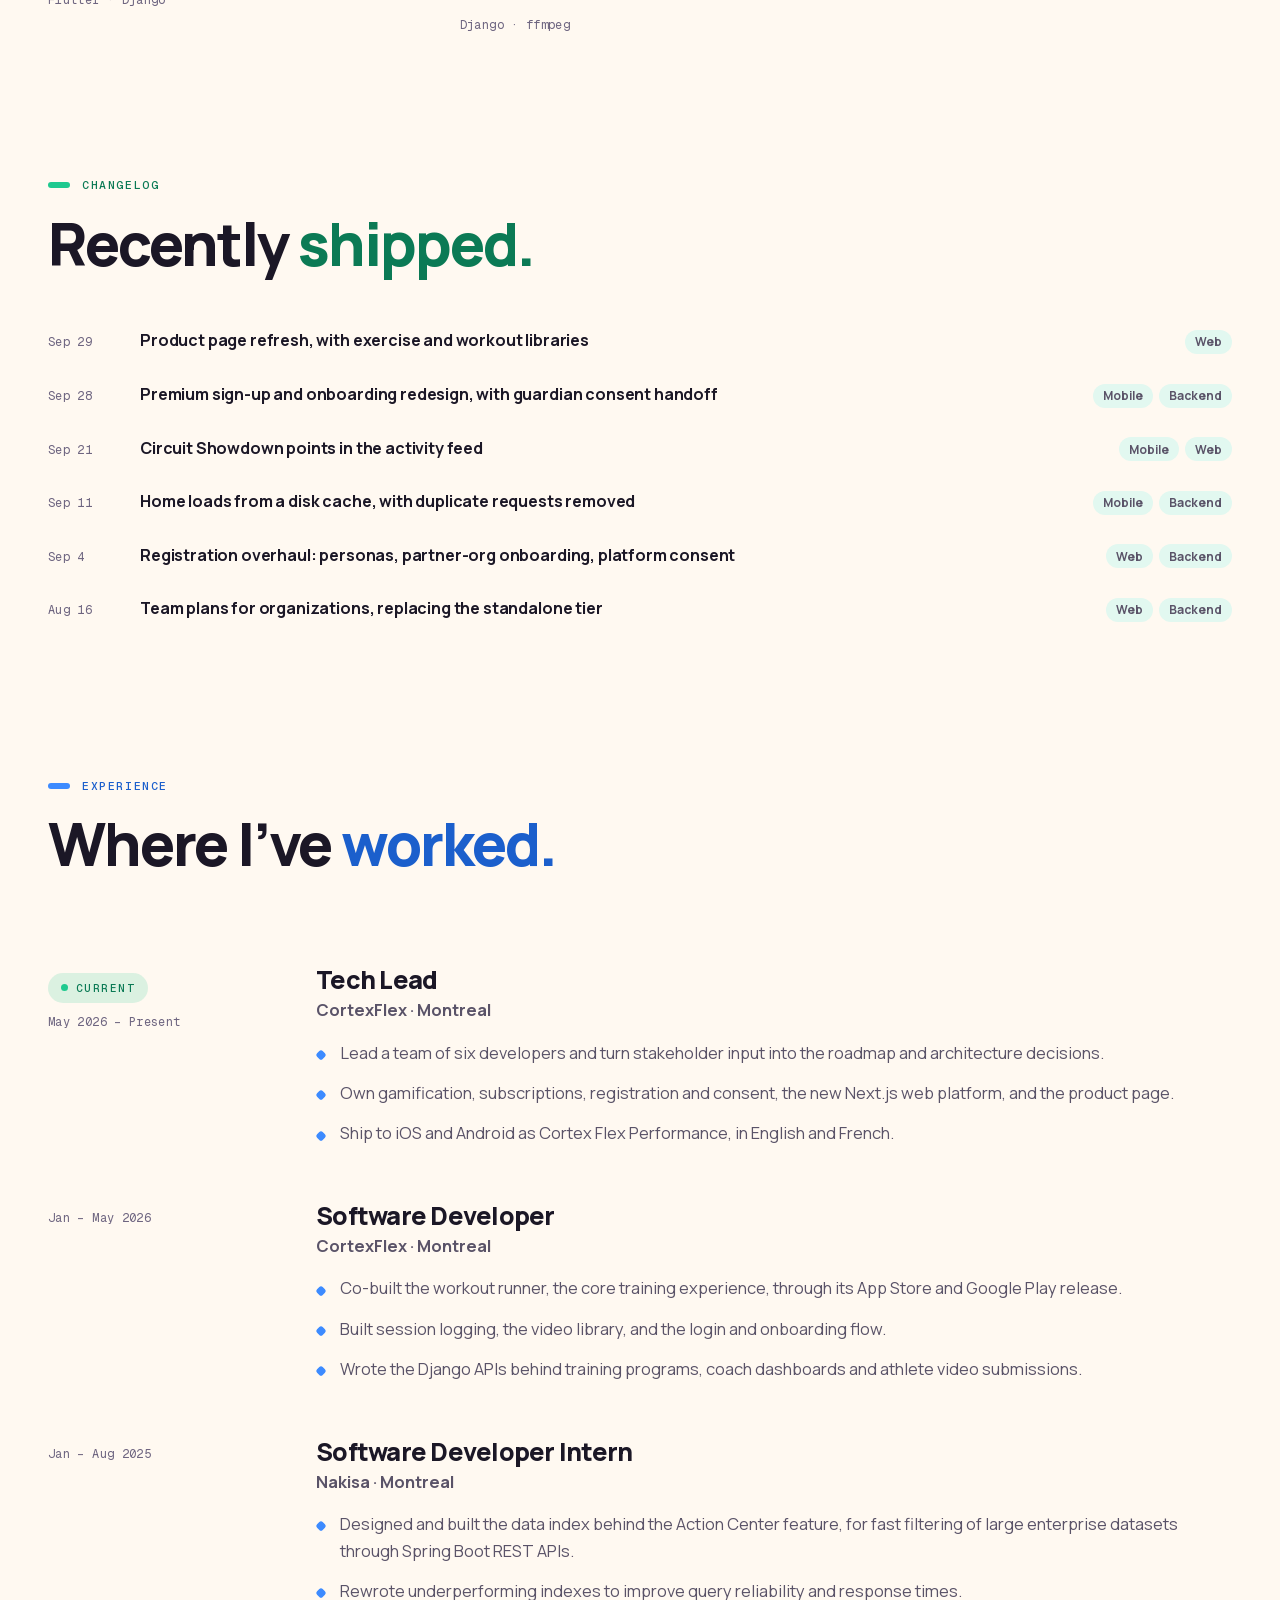
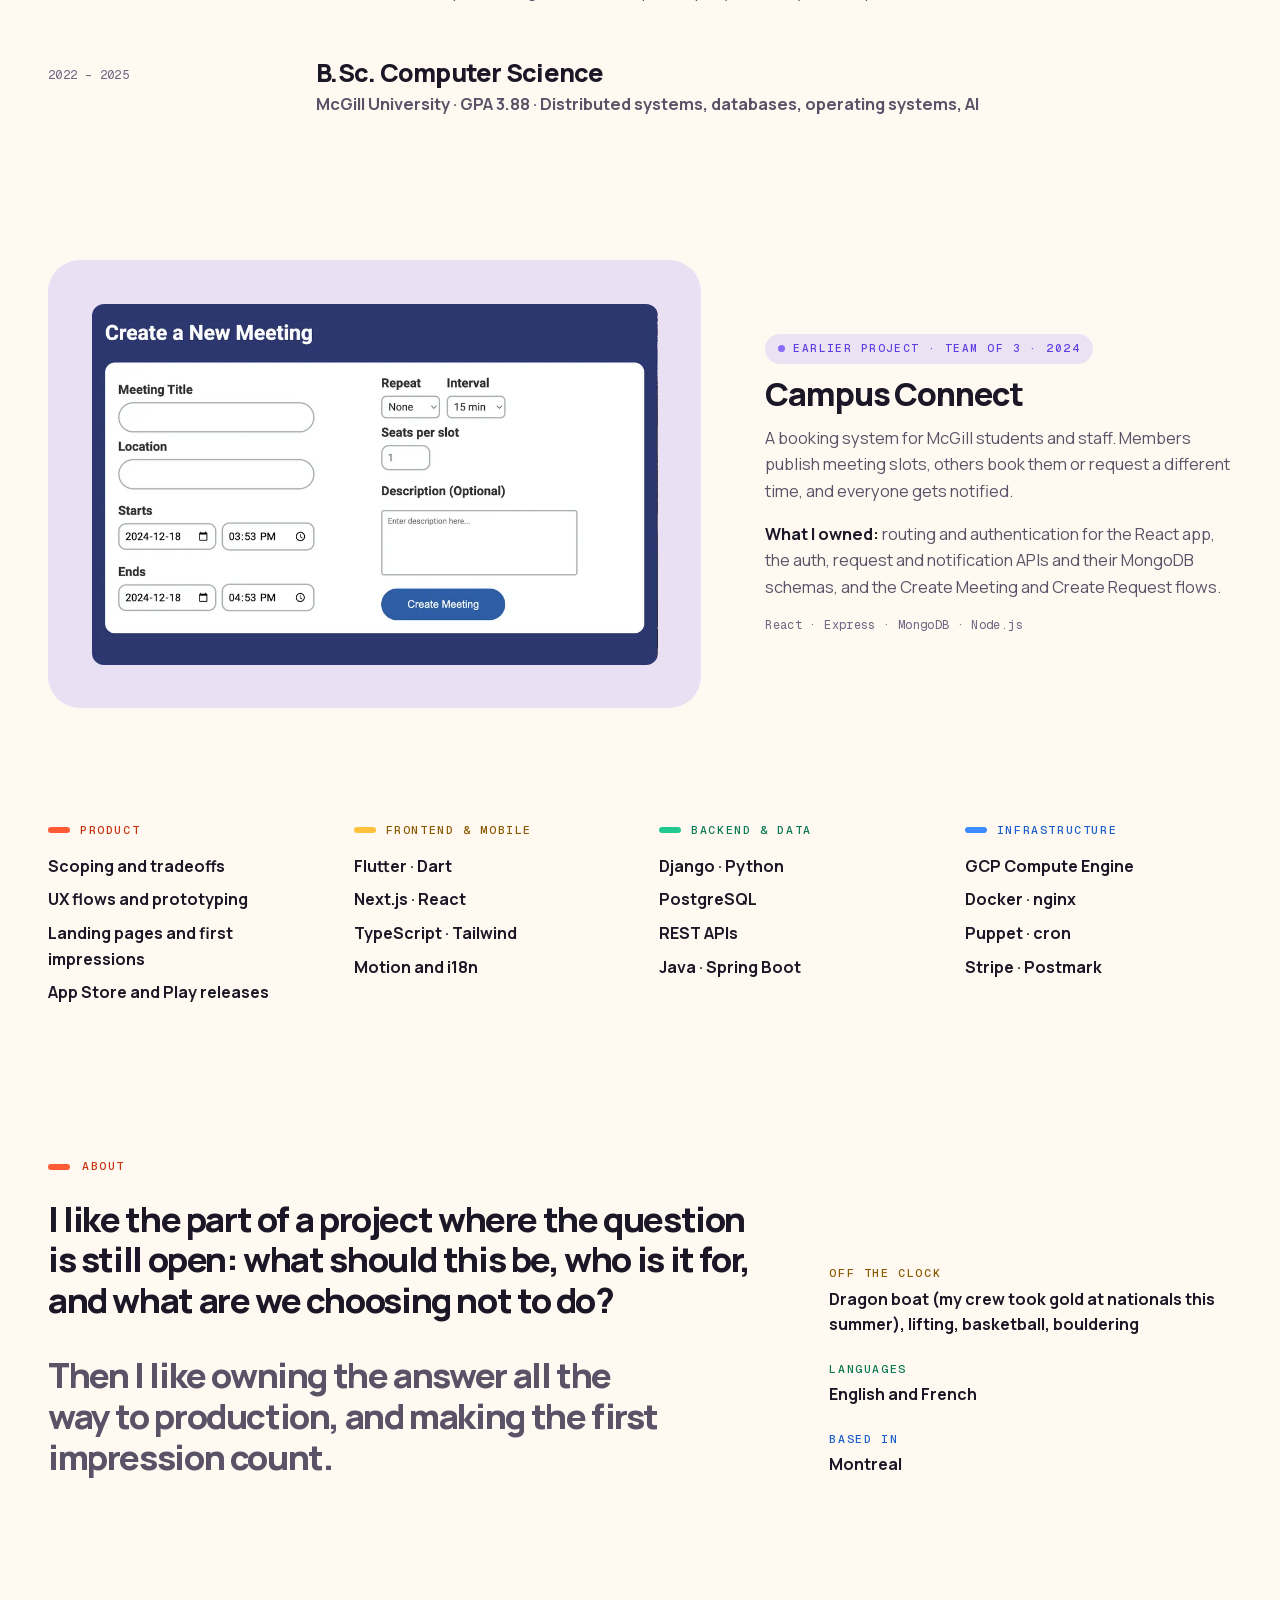
==== commit 4cba325f: "Footer source link; remove unused images" ====
--- a/index.html
+++ b/index.html
@@ -432,6 +432,8 @@
 @media (max-width:700px){.shapes span:nth-child(n+4){display:none}.shapes span:nth-child(1){top:22px!important;left:-56px!important}.shapes span:nth-child(2){top:-44px!important;right:-44px!important}}
 .footer{padding-block:36px 44px}
 .footer .wrap{display:flex;flex-wrap:wrap;justify-content:space-between;gap:12px;color:var(--faint)}
+.src-link{display:inline-block;padding-block:10px;margin-block:-10px;color:var(--text);text-decoration:underline;text-decoration-color:var(--coral);text-decoration-thickness:2px;text-underline-offset:3px;transition:color var(--micro) var(--ease)}
+.src-link:hover{color:var(--coral-ink)}
 
 @media (prefers-reduced-motion:reduce){
   *,*::before,*::after{transition-duration:.01ms!important;transition-delay:0ms!important;animation:none!important}
@@ -945,7 +947,7 @@
 </main>
 
 <footer class="footer">
-  <div class="wrap mono"><span>© 2026 Samuel Ren · Montreal</span><span>One HTML file, no framework</span></div>
+  <div class="wrap mono"><span>© 2026 Samuel Ren · Montreal</span><span>Designed and built by me · <a class="src-link" href="https://github.com/SamuelRenCS/portfolio">View source <span aria-hidden="true">↗</span></a></span></div>
 </footer>
 
 <script>
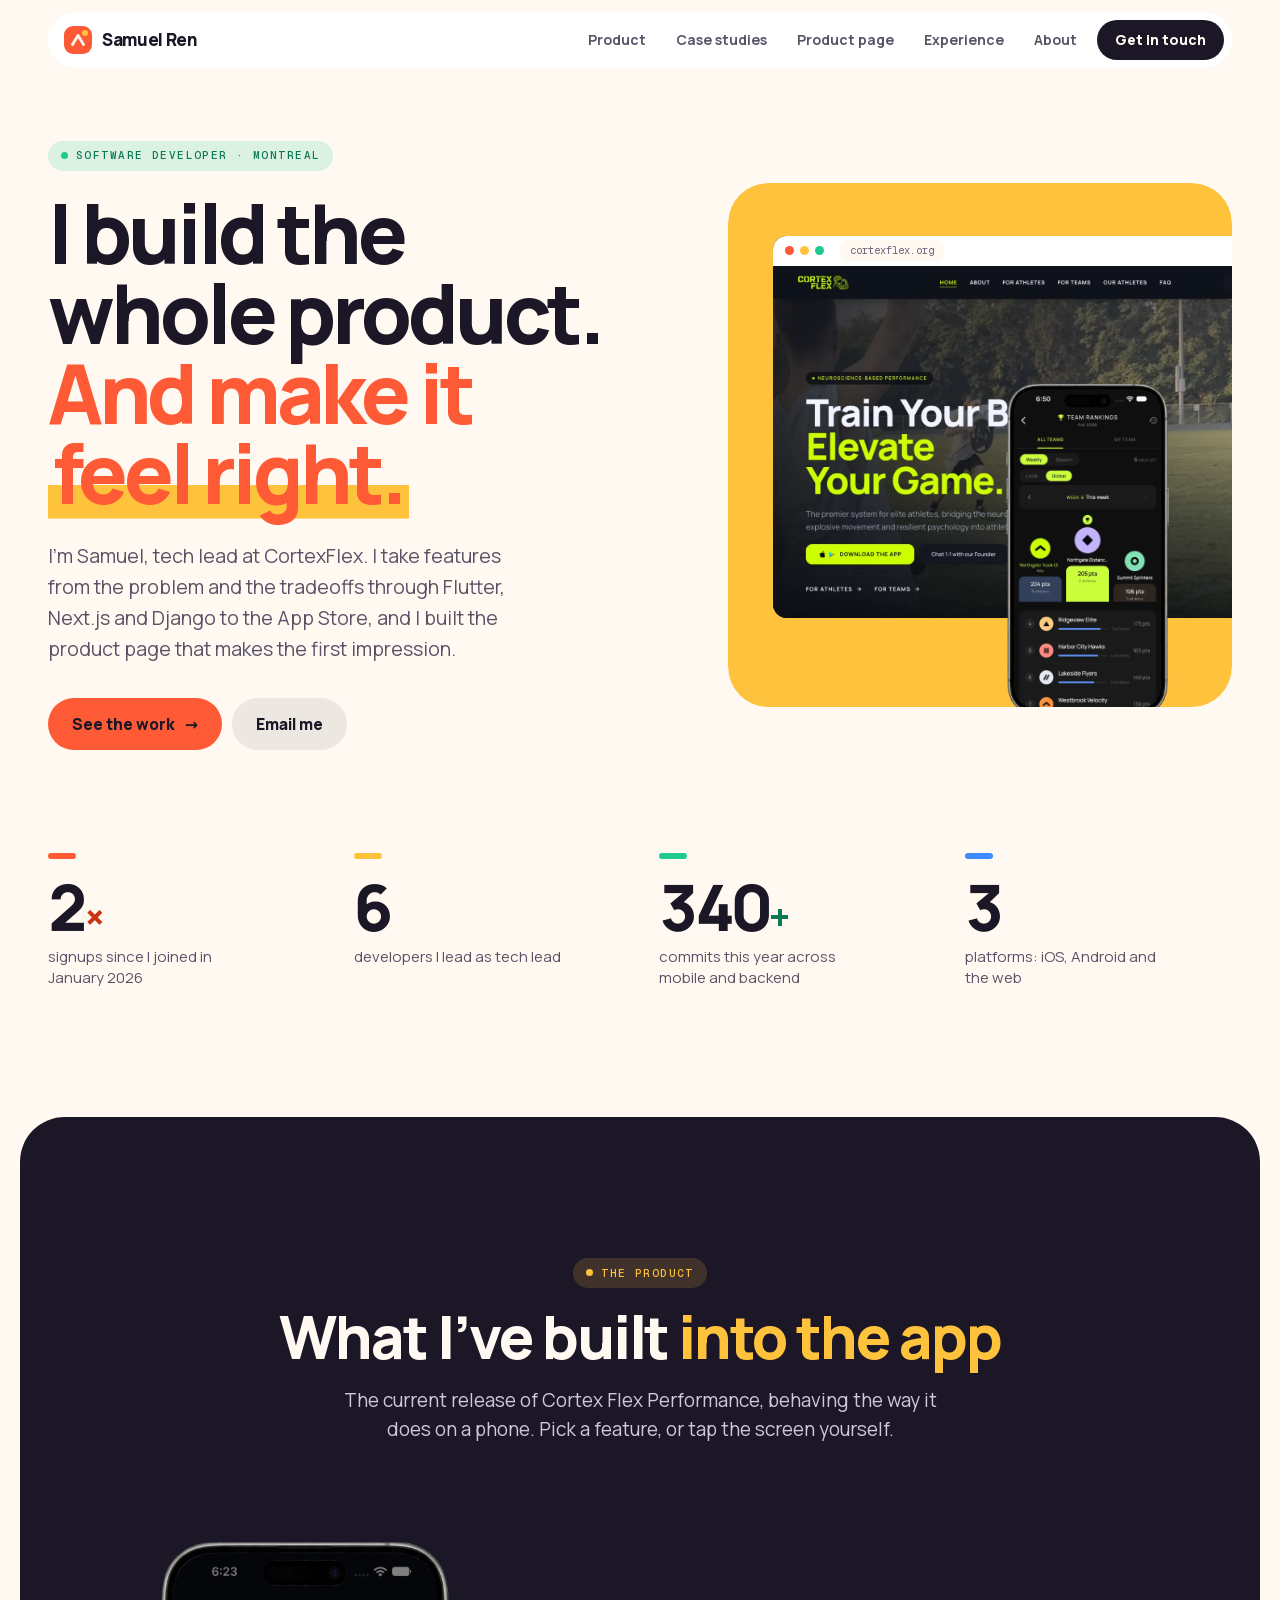
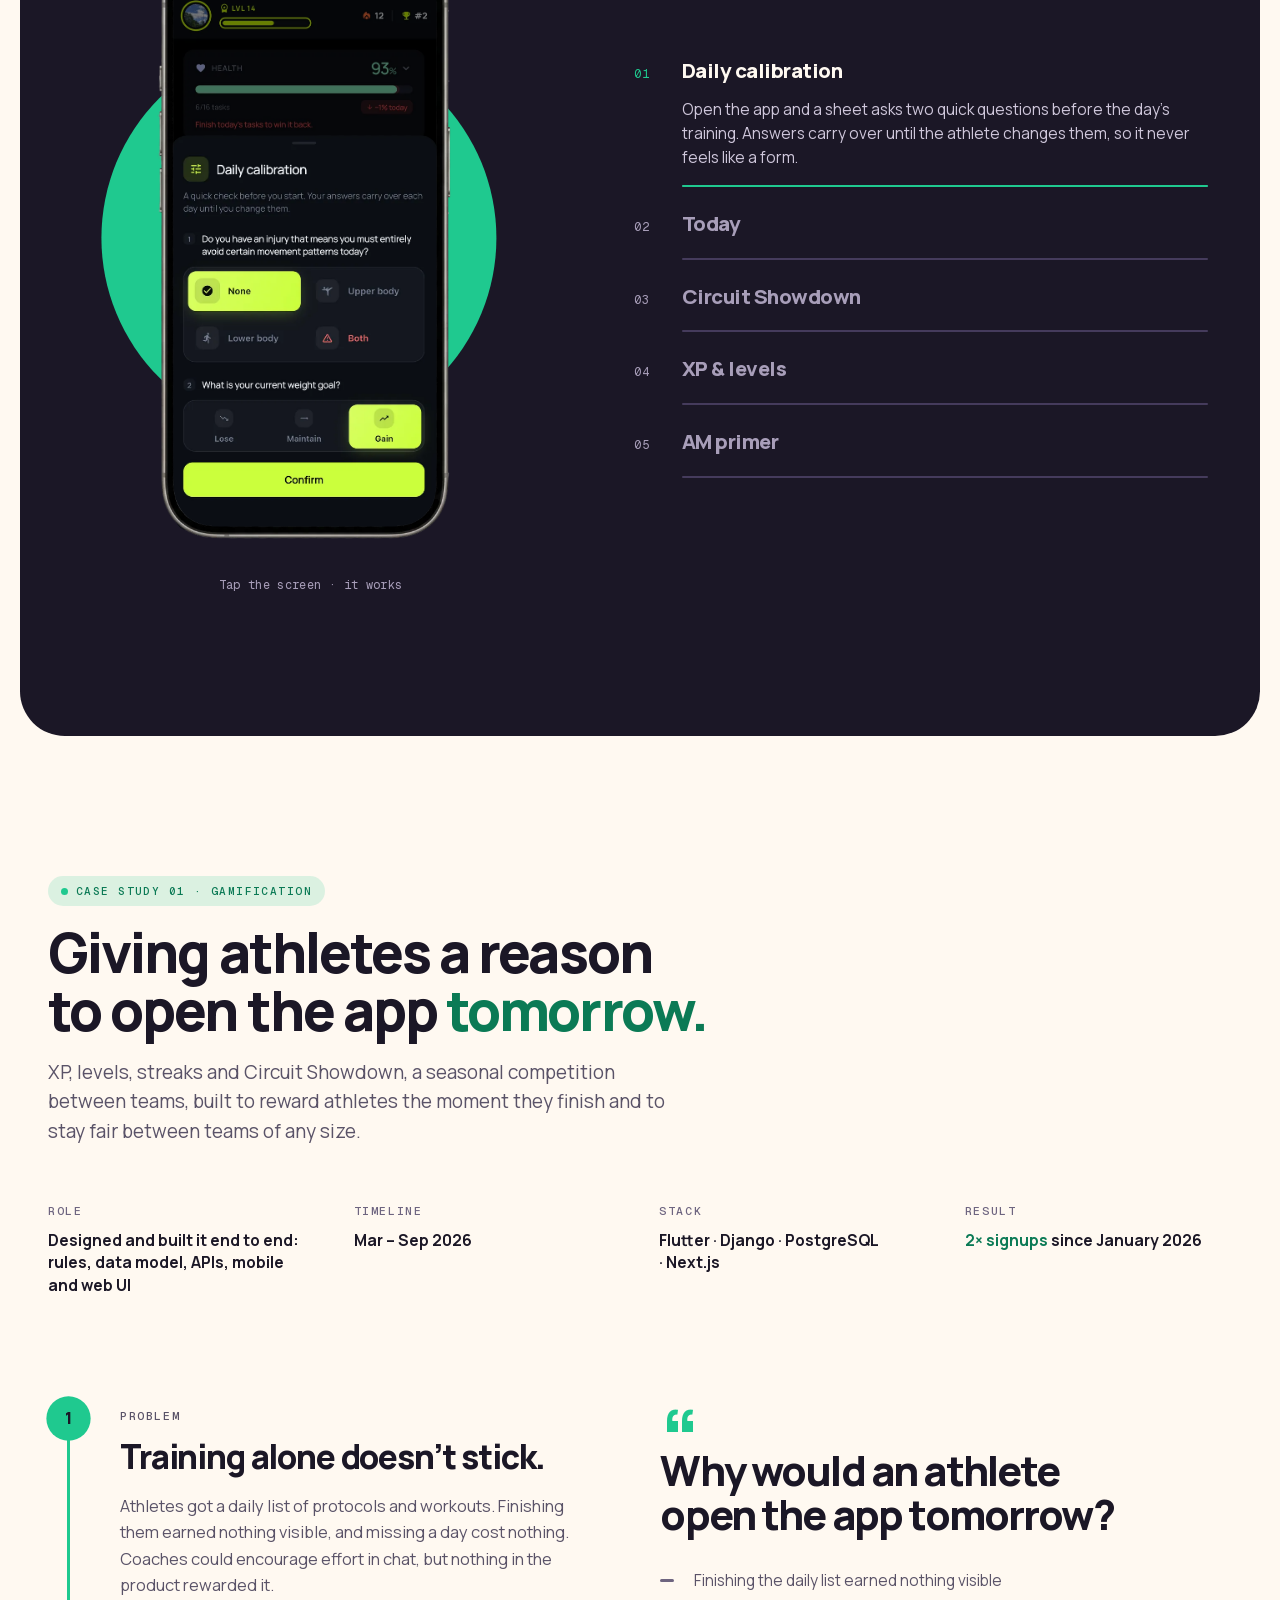
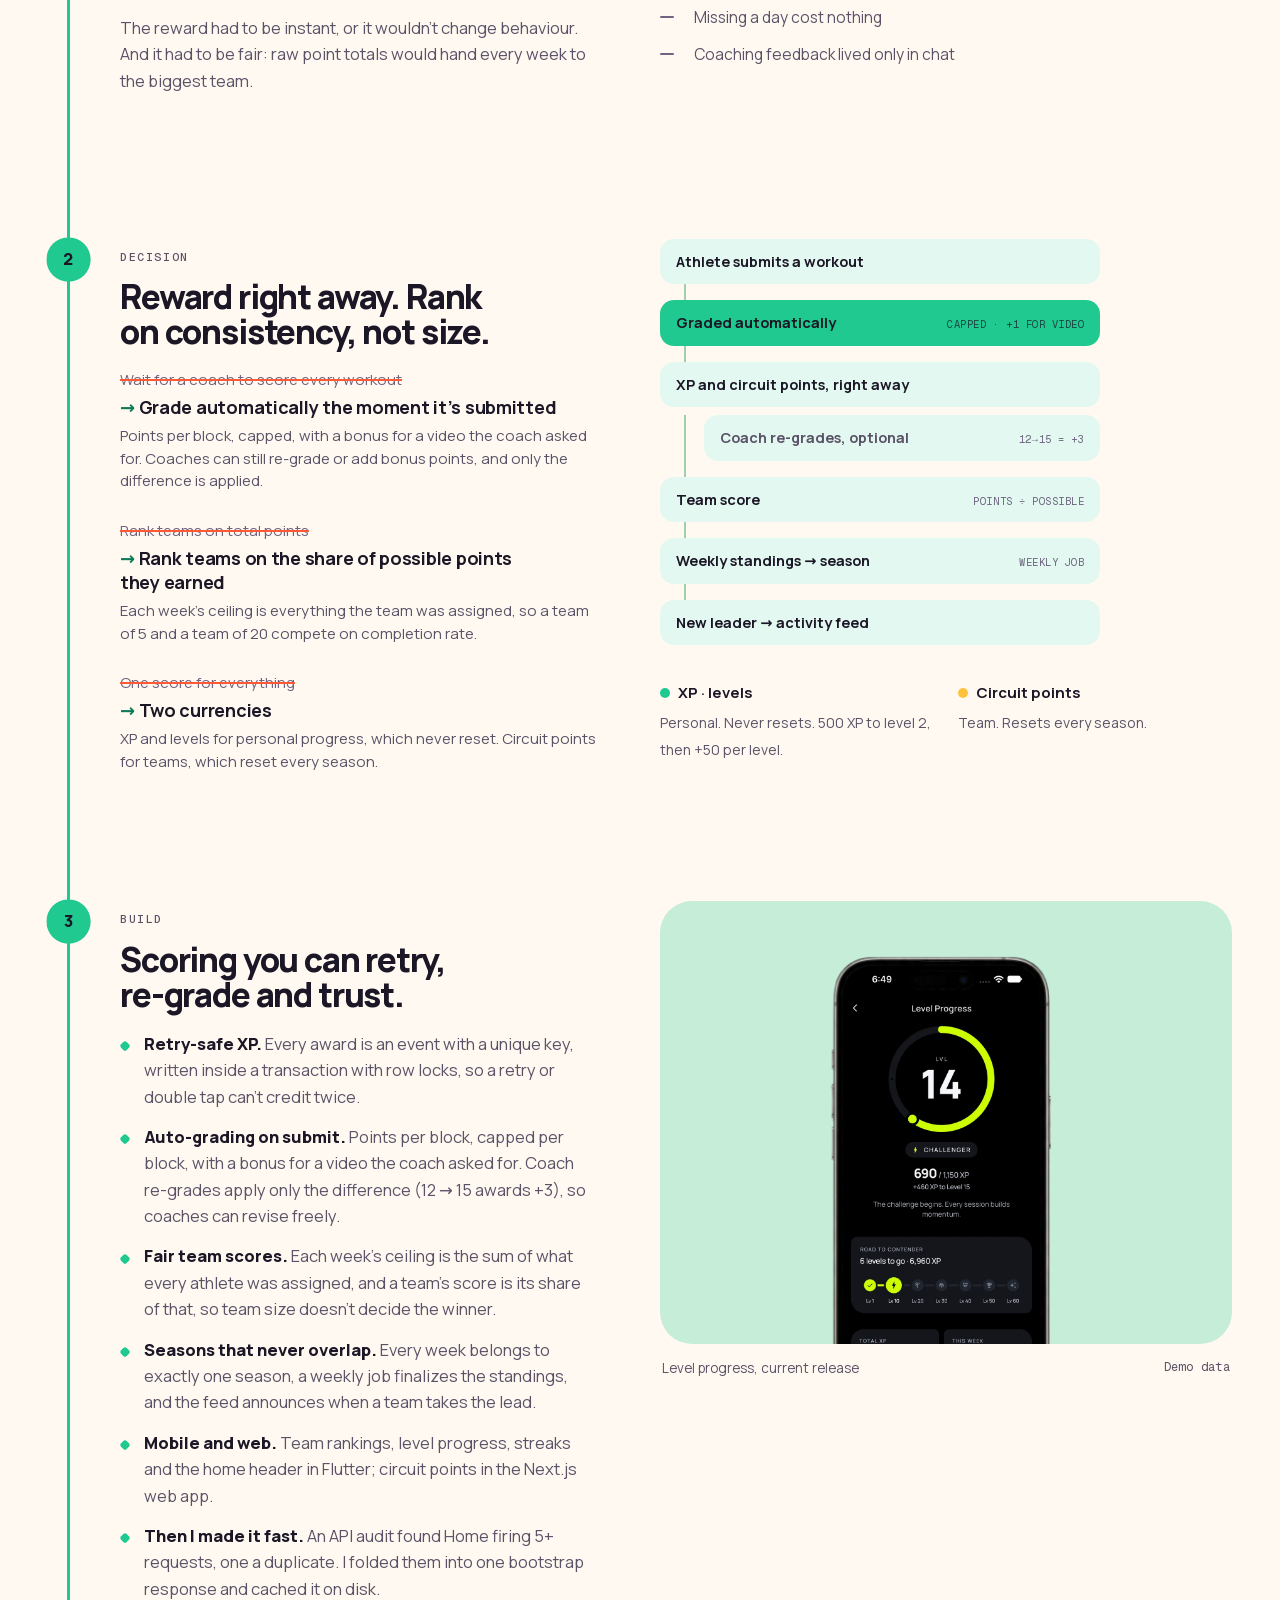
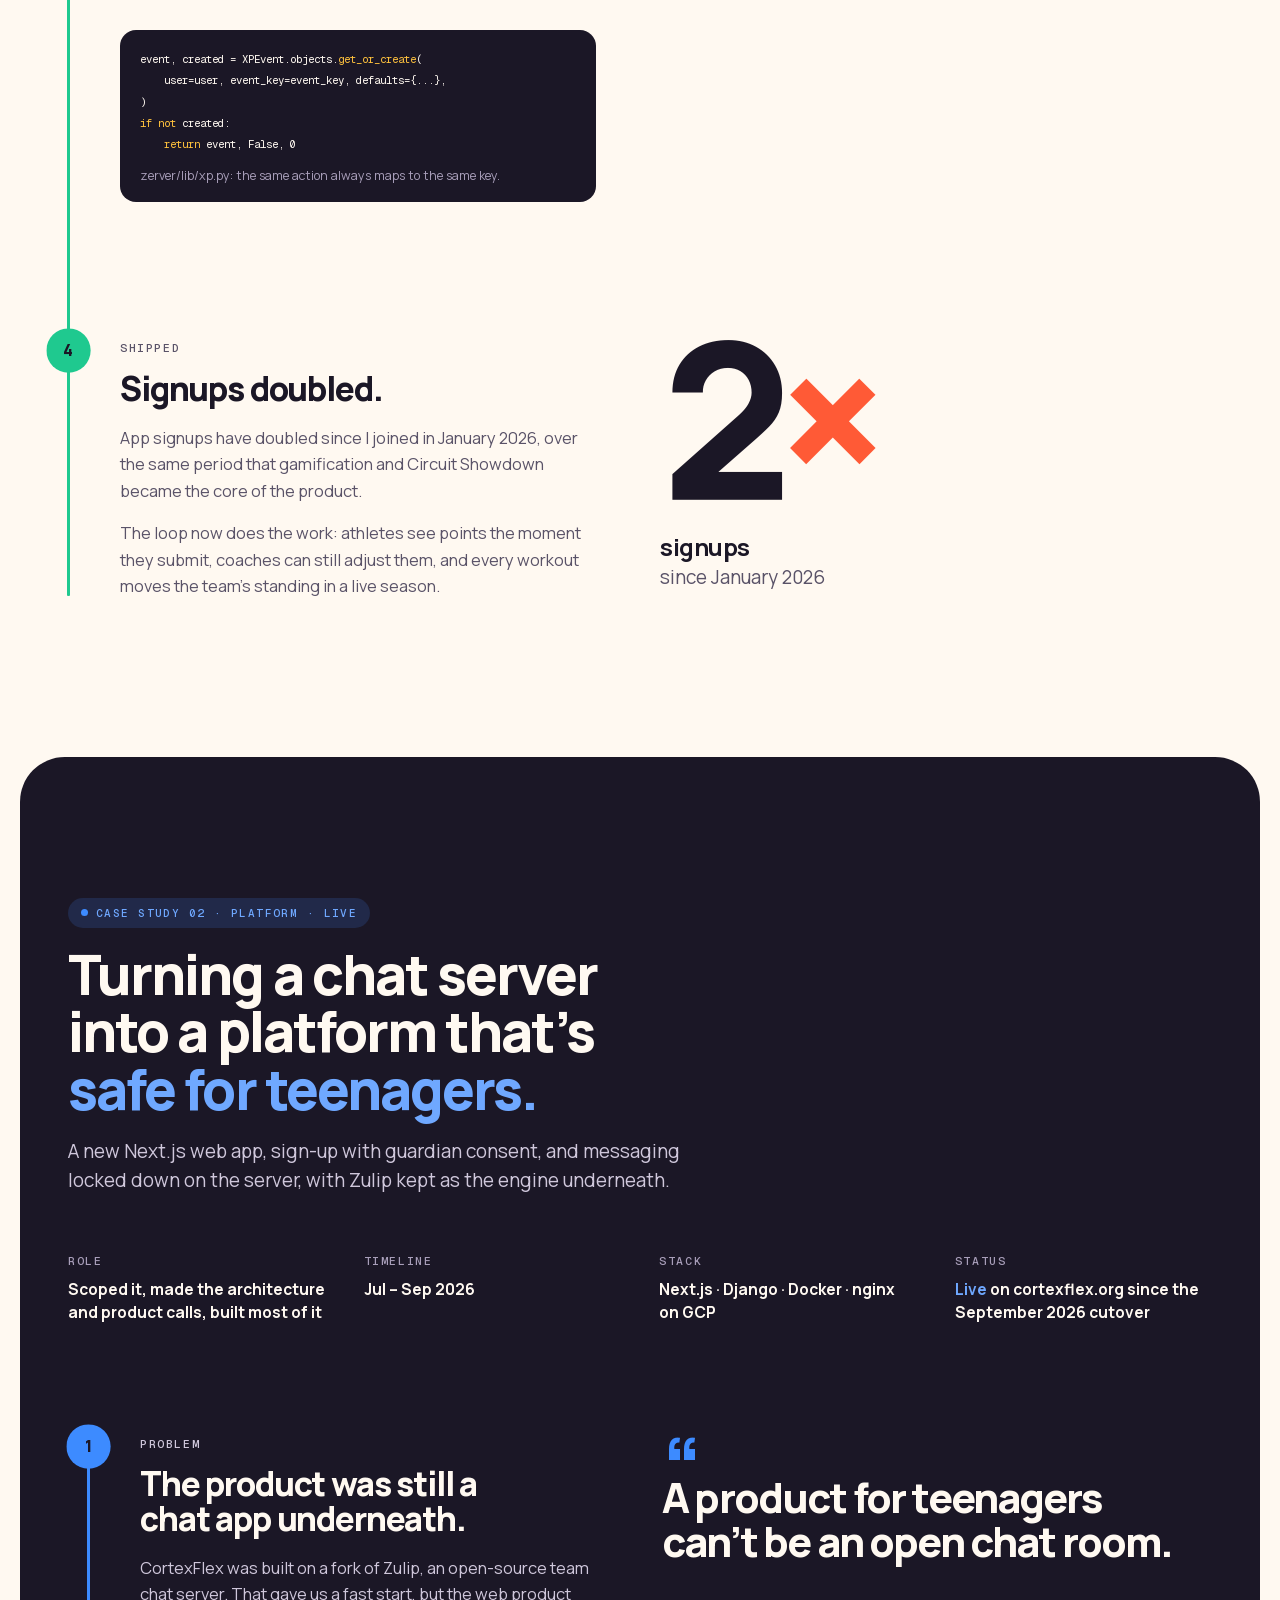
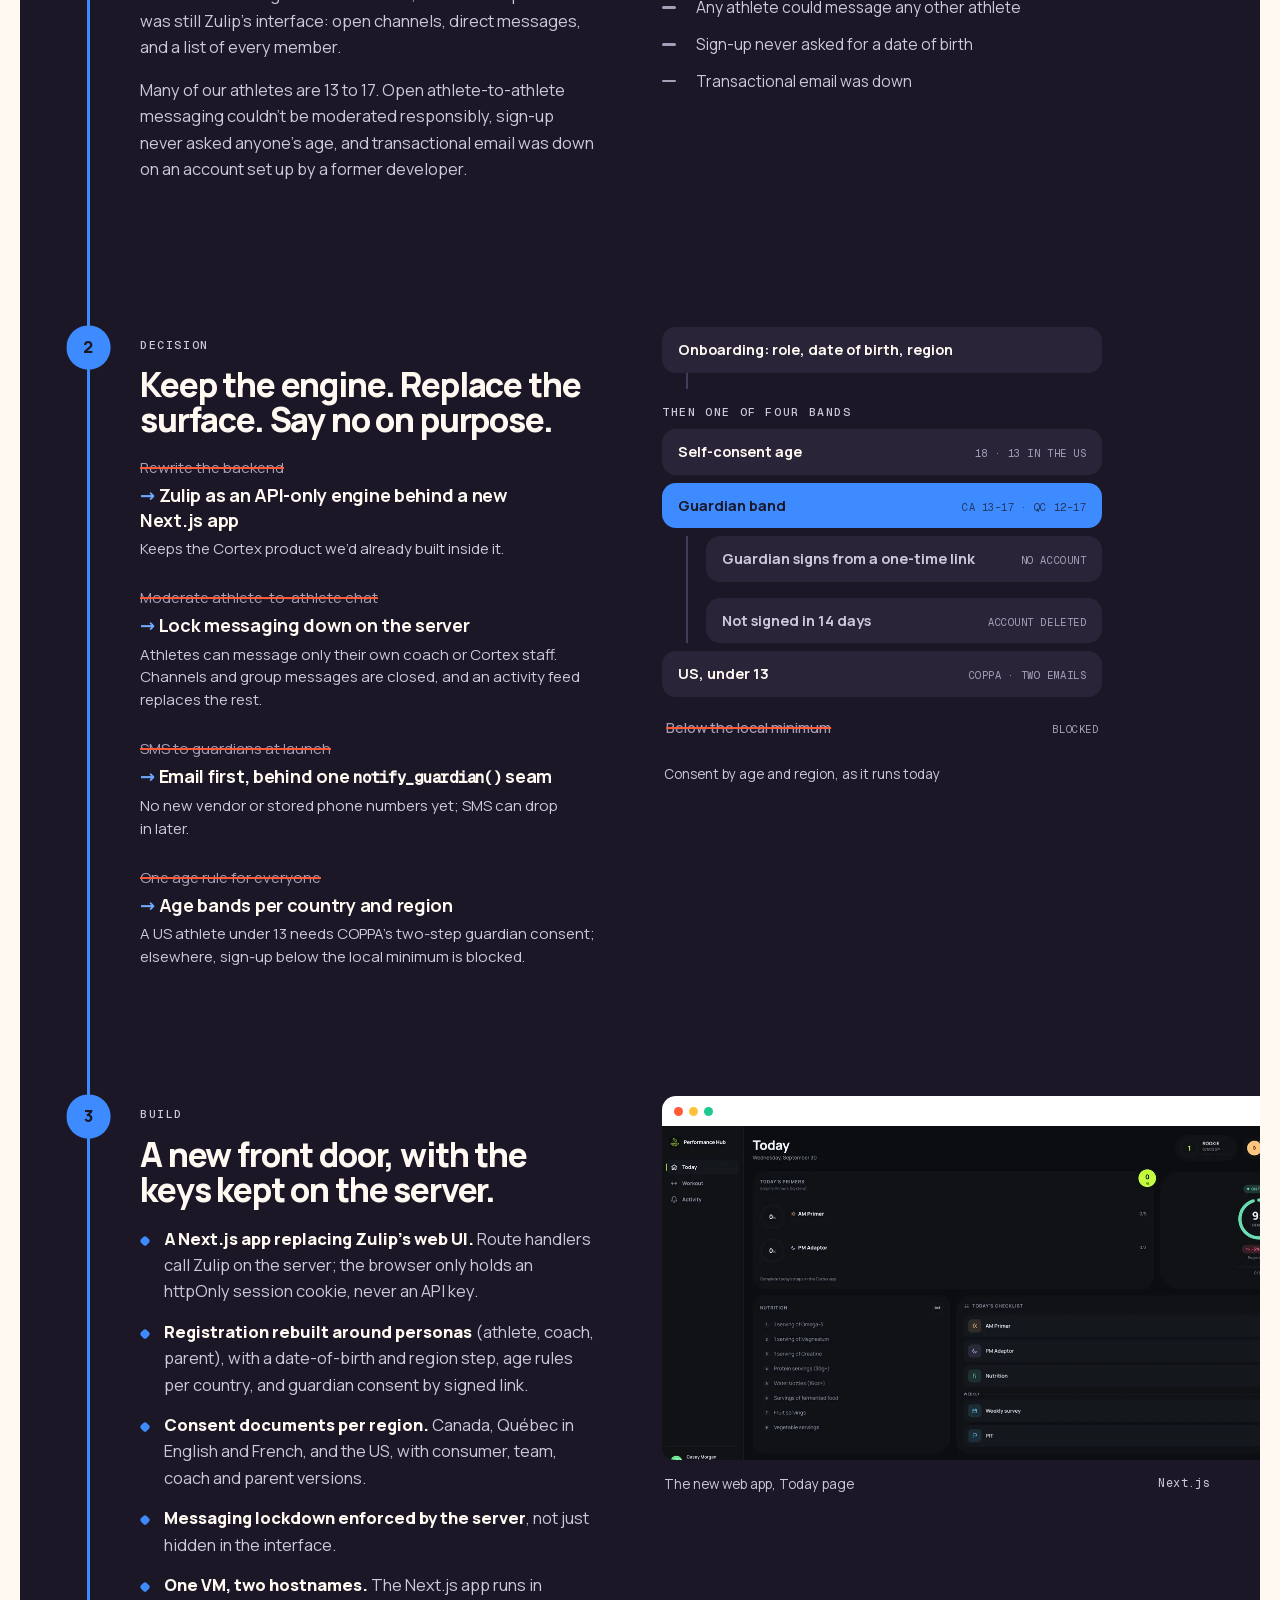
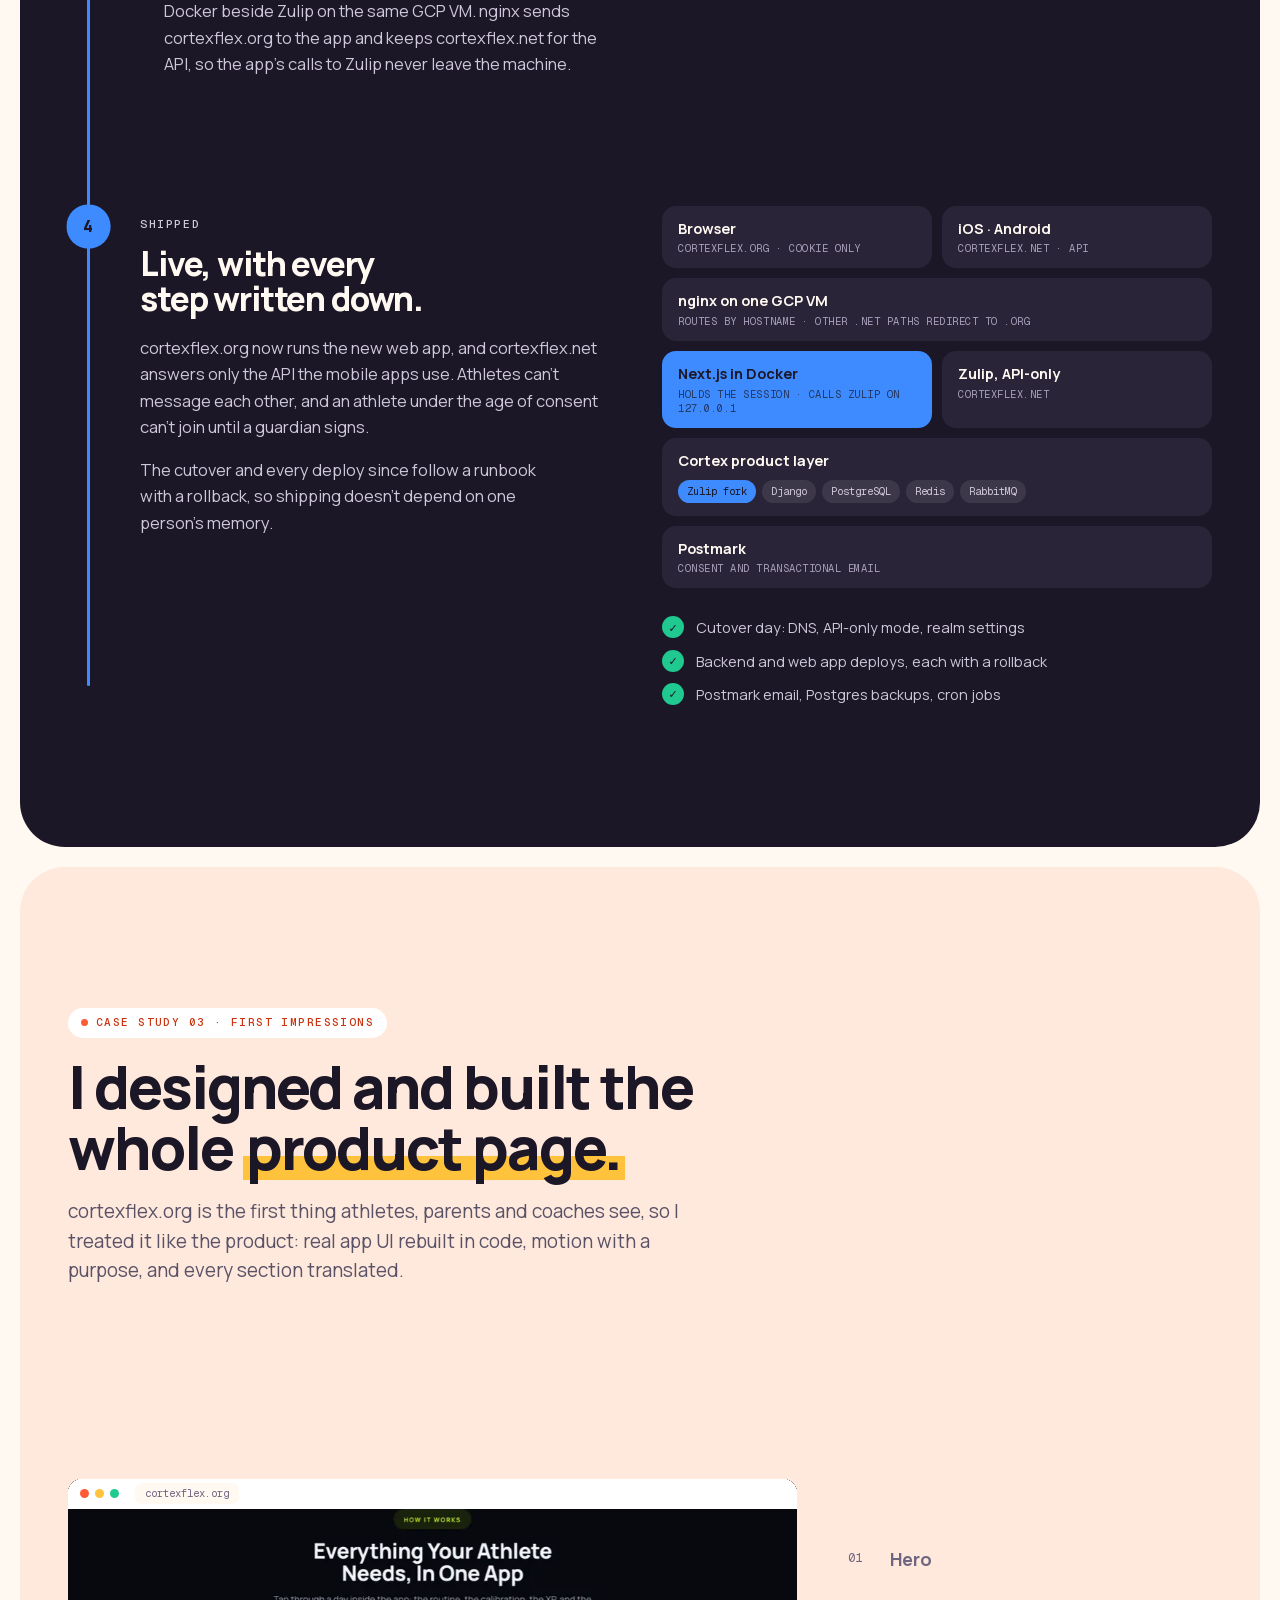
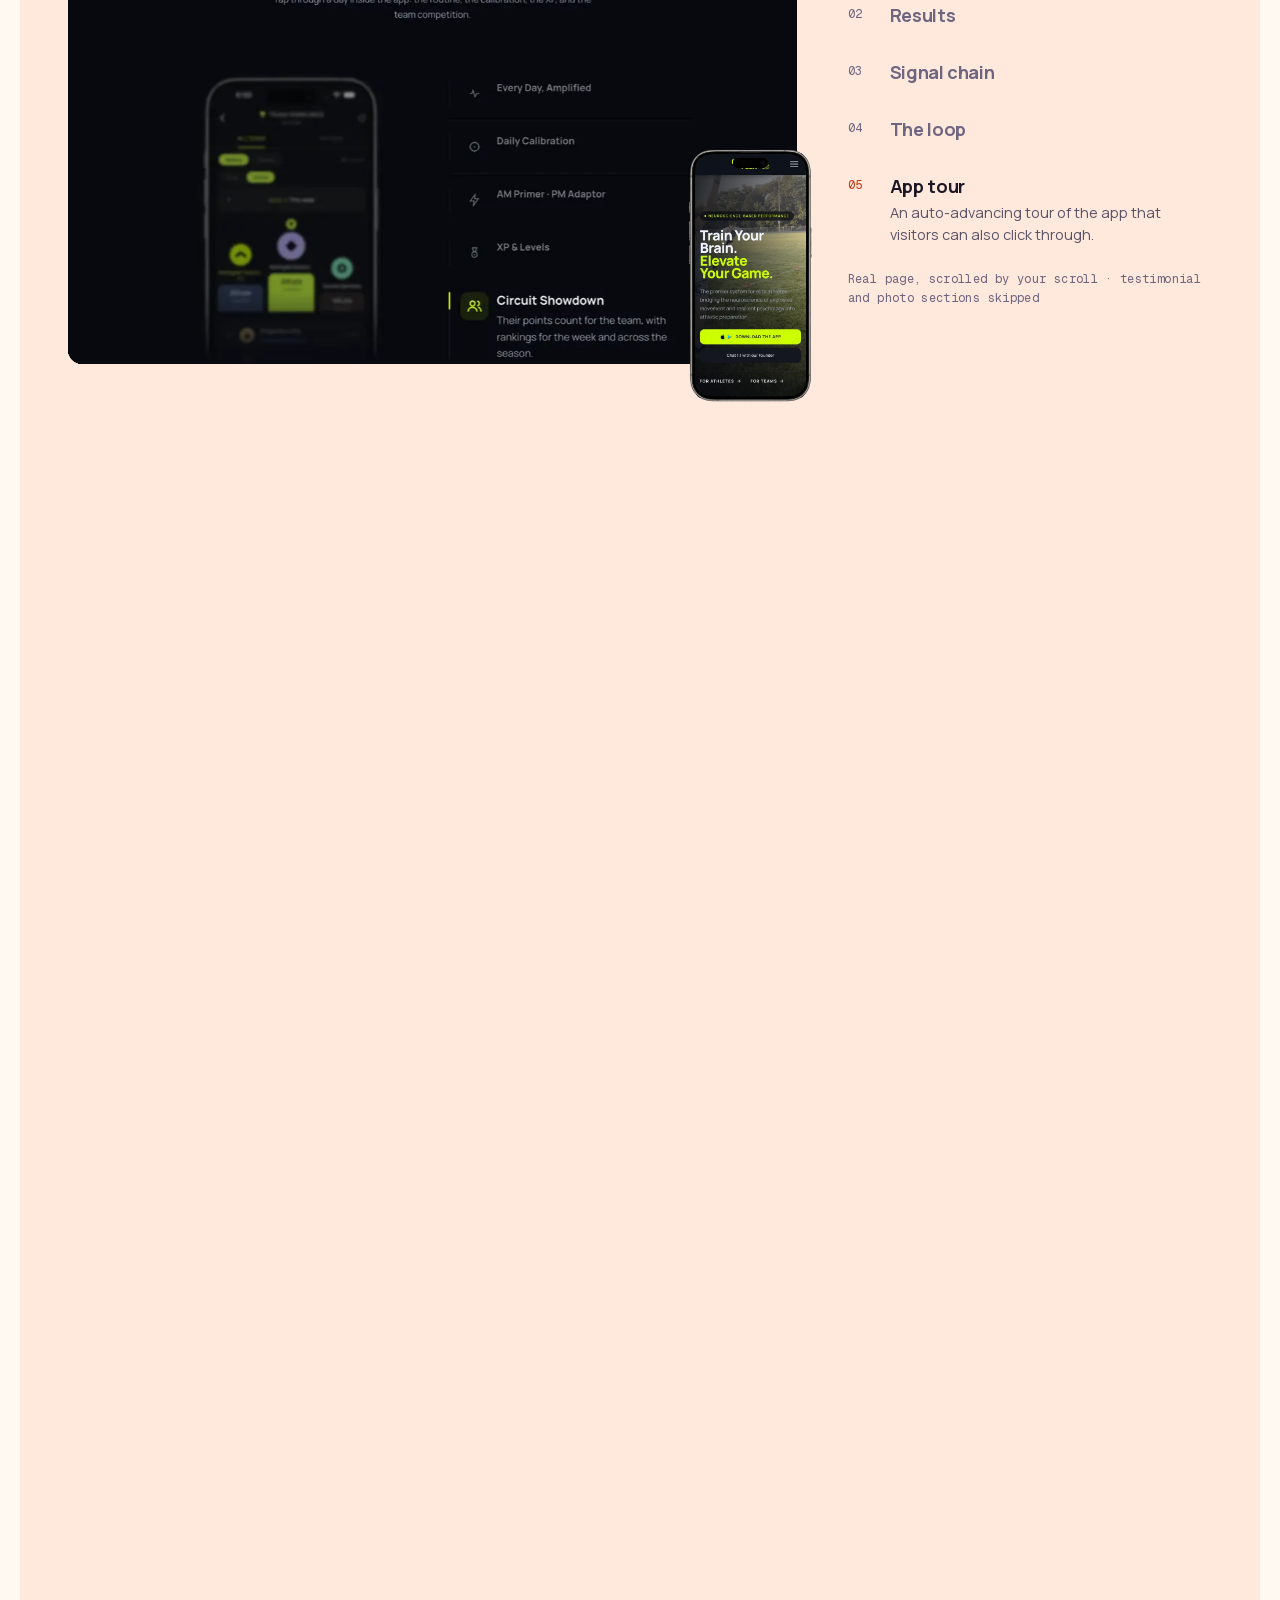
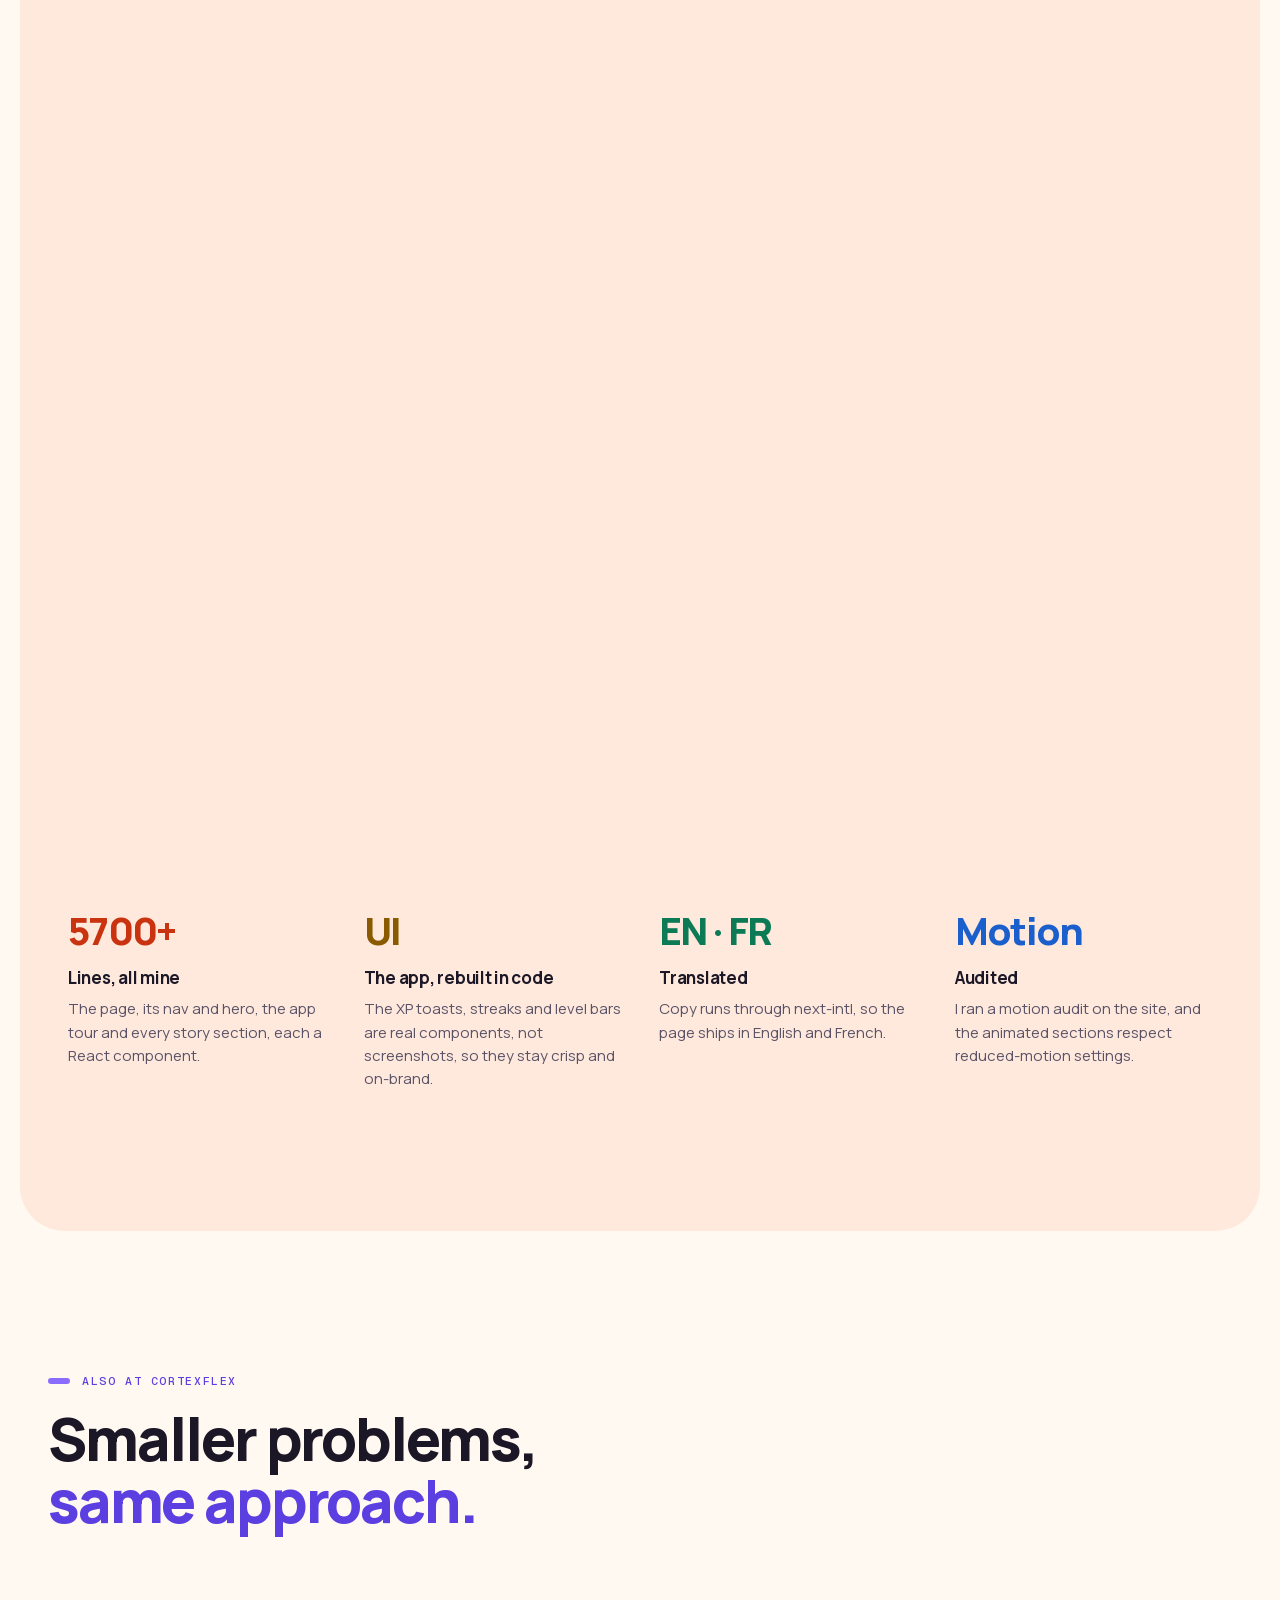
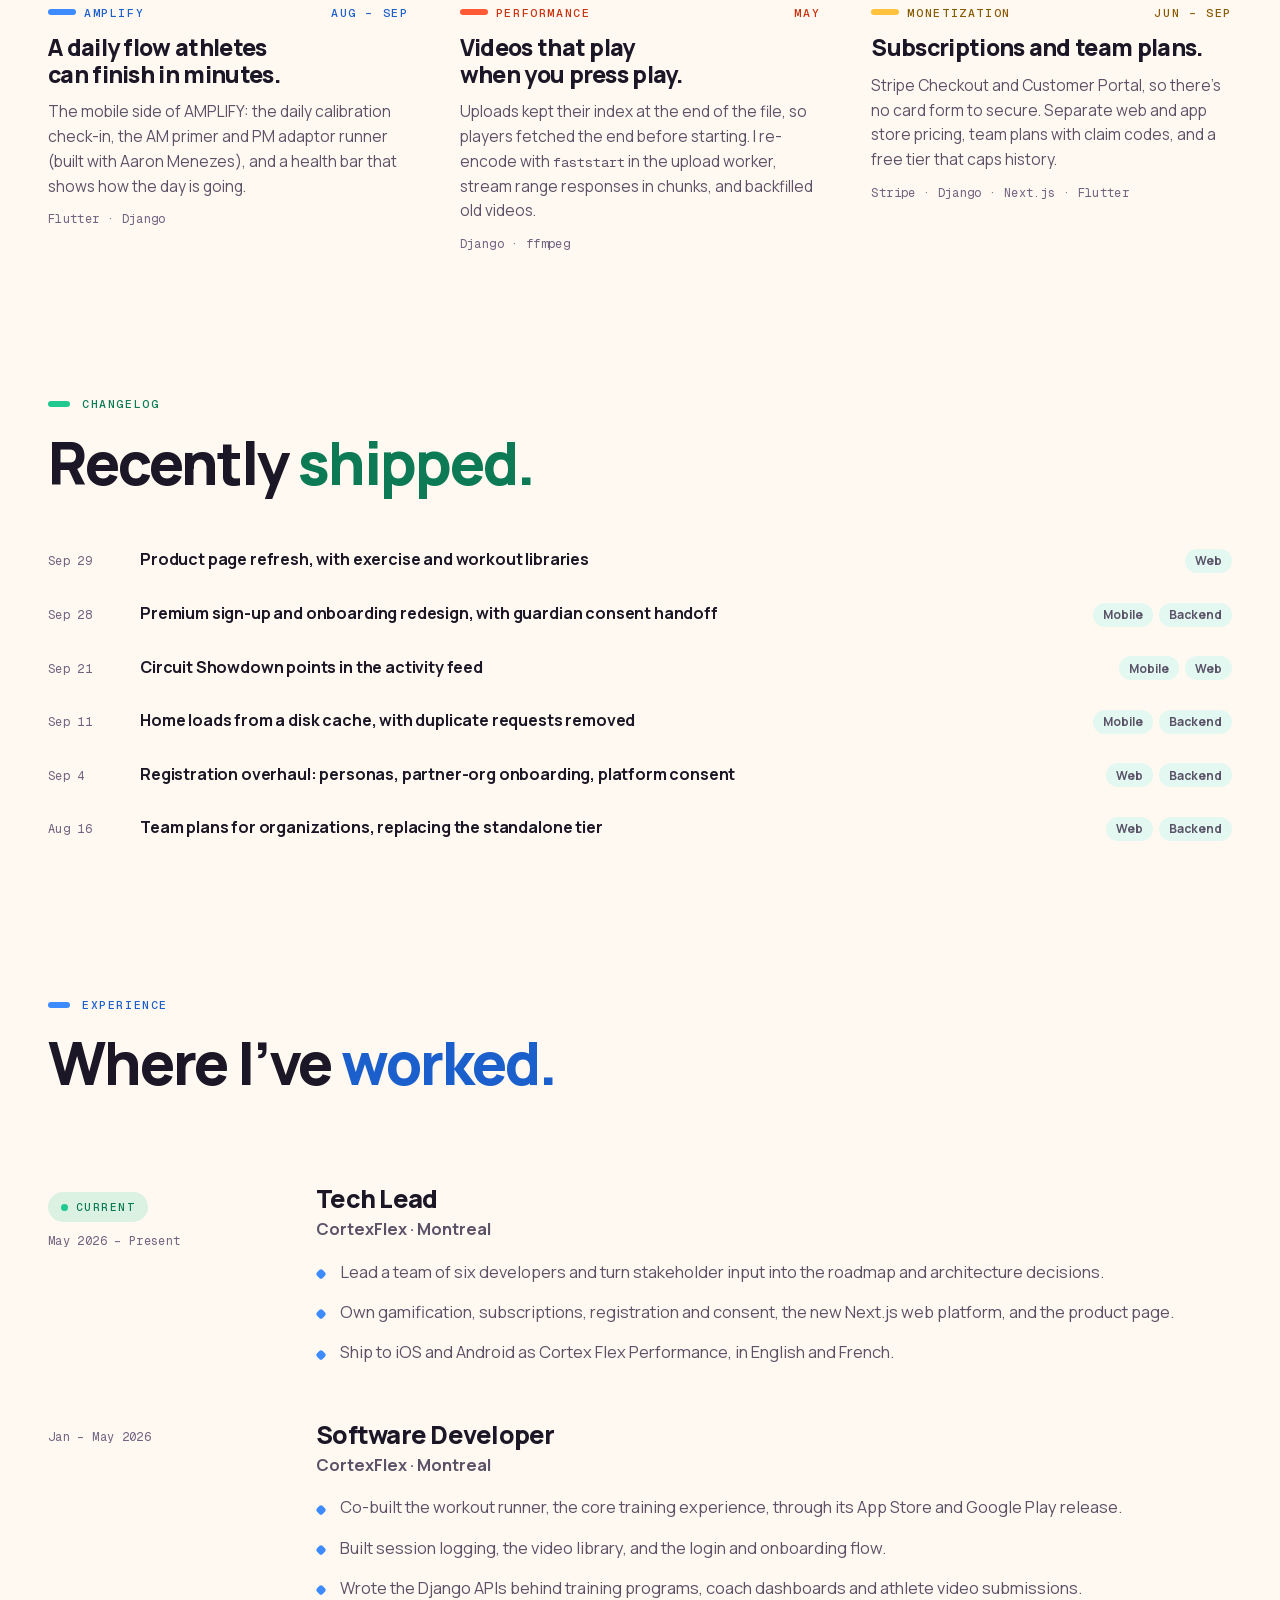
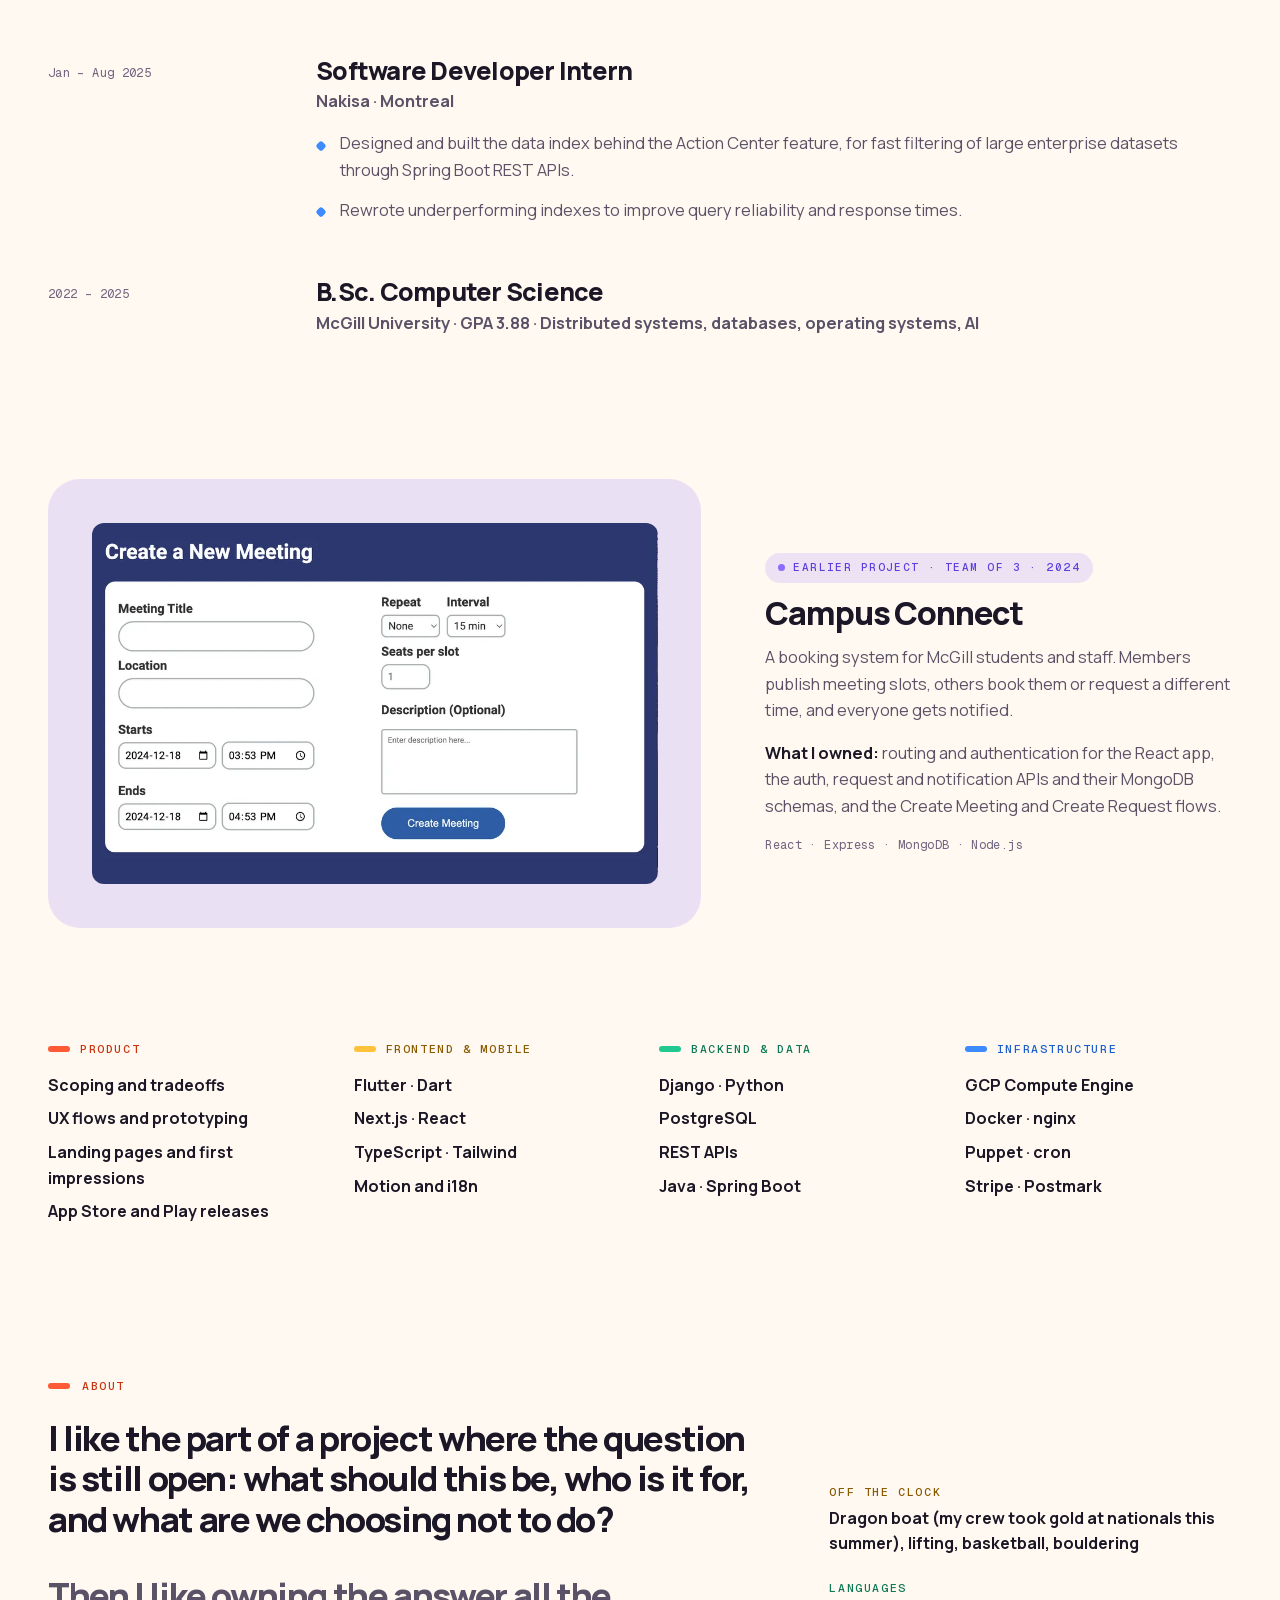
==== commit a8436944: "Correct scoring description" ====
--- a/index.html
+++ b/index.html
@@ -536,7 +536,7 @@
       <div class="tabs" role="tablist" aria-label="App features">
         <button class="tab" id="tab-0" style="--c:var(--mint)" role="tab" aria-selected="true" aria-controls="tour-screen" type="button"><span class="n">01</span><span class="t">Daily calibration</span><span class="d"><span><span>Open the app and a sheet asks two quick questions before the day’s training. Answers carry over until the athlete changes them, so it never feels like a form.</span></span></span><span class="track"><span class="bar"></span></span></button>
         <button class="tab" id="tab-1" style="--c:var(--sun)" role="tab" aria-selected="false" aria-controls="tour-screen" type="button" tabindex="-1"><span class="n">02</span><span class="t">Today</span><span class="d"><span><span>Level, streak and team rank up top; health, primers, nutrition and the checklist below. I rebuilt it around one bootstrap request cached on disk, so it opens instantly.</span></span></span><span class="track"><span class="bar"></span></span></button>
-        <button class="tab" id="tab-2" style="--c:var(--coral)" role="tab" aria-selected="false" aria-controls="tour-screen" type="button" tabindex="-1"><span class="n">03</span><span class="t">Circuit Showdown</span><span class="d"><span><span>Tap the rank. Weekly and seasonal team standings, local and global. Points come from coach-reviewed work, so the board rewards quality, not volume.</span></span></span><span class="track"><span class="bar"></span></span></button>
+        <button class="tab" id="tab-2" style="--c:var(--coral)" role="tab" aria-selected="false" aria-controls="tour-screen" type="button" tabindex="-1"><span class="n">03</span><span class="t">Circuit Showdown</span><span class="d"><span><span>Tap the rank. Weekly and seasonal team standings, local and global. Teams are ranked on the share of possible points they earned, so a team of 5 can beat a team of 20.</span></span></span><span class="track"><span class="bar"></span></span></button>
         <button class="tab" id="tab-3" style="--c:var(--sky)" role="tab" aria-selected="false" aria-controls="tour-screen" type="button" tabindex="-1"><span class="n">04</span><span class="t">XP &amp; levels</span><span class="d"><span><span>Tap the level bar. Every completed step earns XP: 500 to reach level 2, then 50 more per level. Awards are idempotent, so a retry never counts twice.</span></span></span><span class="track"><span class="bar"></span></span></button>
         <button class="tab" id="tab-4" style="--c:var(--grape)" role="tab" aria-selected="false" aria-controls="tour-screen" type="button" tabindex="-1"><span class="n">05</span><span class="t">AM primer</span><span class="d"><span><span>Start the primer: short guided steps, each with a demo video. I built the flow with Aaron Menezes, plus the video pipeline that makes playback start right away.</span></span></span><span class="track"><span class="bar"></span></span></button>
       </div>
@@ -552,7 +552,7 @@
       <div class="head seq">
         <span class="pill"><span class="dot"></span>Case study 01 · Gamification</span>
         <h2 class="h2" id="a-title">Giving athletes a reason to open the app <span class="c">tomorrow.</span></h2>
-        <p class="sub">XP, levels, streaks and Circuit Showdown, a seasonal competition between teams, built so the game rewards the coaching, not just the clicking.</p>
+        <p class="sub">XP, levels, streaks and Circuit Showdown, a seasonal competition between teams, built to reward athletes the moment they finish and to stay fair between teams of any size.</p>
       </div>
       <dl class="facts seq">
         <div><dt class="caps">Role</dt><dd>Designed and built it end to end: rules, data model, APIs, mobile and web UI</dd></div>
@@ -570,7 +570,7 @@
           <p class="step-label caps">Problem</p>
           <h3>Training alone doesn’t stick.</h3>
           <p>Athletes got a daily list of protocols and workouts. Finishing them earned nothing visible, and missing a day cost nothing. Coaches could encourage effort in chat, but nothing in the product rewarded it.</p>
-          <p>The answer couldn’t reward volume over quality, because the product is coaching.</p>
+          <p>The reward had to be instant, or it wouldn’t change behaviour. And it had to be fair: raw point totals would hand every week to the biggest team.</p>
         </div>
         <div class="step-visual rv" style="--d:120">
           <figure class="pull">
@@ -583,26 +583,27 @@
         <span class="num" aria-hidden="true">2</span>
         <div class="rv">
           <p class="step-label caps">Decision</p>
-          <h3>Make the coach’s review the scoring event.</h3>
+          <h3>Reward right away. Rank on consistency, not size.</h3>
           <ul class="choices">
-            <li class="choice"><s>Points the moment an athlete submits</s><b>Points when a coach reviews the work</b><p>Rewards quality, not volume. If a coach re-grades, only the difference is applied.</p></li>
+            <li class="choice"><s>Wait for a coach to score every workout</s><b>Grade automatically the moment it’s submitted</b><p>Points per block, capped, with a bonus for a video the coach asked for. Coaches can still re-grade or add bonus points, and only the difference is applied.</p></li>
+            <li class="choice"><s>Rank teams on total points</s><b>Rank teams on the share of possible points they earned</b><p>Each week’s ceiling is everything the team was assigned, so a team of 5 and a team of 20 compete on completion rate.</p></li>
             <li class="choice"><s>One score for everything</s><b>Two currencies</b><p>XP and levels for personal progress, which never reset. Circuit points for teams, which reset every season.</p></li>
-            <li class="choice"><s>Multipliers and bonuses at launch</s><b>XP for workouts and daily pillars only, for now</b><p>Less to explain and tune before we knew what motivated athletes. The schema leaves room for more.</p></li>
           </ul>
         </div>
         <div class="step-visual rv" style="--d:120">
-          <div class="flow" role="img" aria-label="Scoring flow. Ruled out: points on submit. Chosen: an athlete submits a workout, a coach reviews and grades it, points go to the athlete and team with re-grades applying only the difference, standings finalize weekly into a season leaderboard, and a new leader is posted to the activity feed.">
+          <div class="flow" role="img" aria-label="Scoring flow. An athlete submits a workout. It is graded automatically, with points per block, capped, plus a bonus for a video the coach asked for. XP and circuit points land right away. A coach can optionally re-grade, applying only the difference, or add bonus points. The team's score is its points as a share of everything it was assigned that week. A weekly job finalizes standings into the season leaderboard, and the activity feed announces when a team takes the lead.">
             <div class="node" style="--i:0">Athlete submits a workout</div>
             <div class="edge" style="--i:1"></div>
-            <div class="fork" style="--i:2"><div class="node off"><s>Points on submit</s></div><div class="node key">Coach reviews <small>scores</small></div></div>
-            <div class="edge r" style="--i:3"></div>
-            <div class="node" style="--i:4">Points to athlete and team <small>12→15 = +3</small></div>
-            <div class="edge" style="--i:5"></div>
-            <div class="node" style="--i:6">Weekly standings <small>weekly job</small></div>
-            <div class="edge" style="--i:7"></div>
-            <div class="node" style="--i:8">Season leaderboard <small>no overlap</small></div>
-            <div class="edge" style="--i:9"></div>
-            <div class="node" style="--i:10">New leader → activity feed</div>
+            <div class="node key" style="--i:2">Graded automatically <small>capped · +1 for video</small></div>
+            <div class="edge" style="--i:3"></div>
+            <div class="node" style="--i:4">XP and circuit points, right away</div>
+            <div class="sub" style="--i:5"><div class="node">Coach re-grades, optional <small>12→15 = +3</small></div></div>
+            <div class="edge" style="--i:6"></div>
+            <div class="node" style="--i:7">Team score <small>points ÷ possible</small></div>
+            <div class="edge" style="--i:8"></div>
+            <div class="node" style="--i:9">Weekly standings → season <small>weekly job</small></div>
+            <div class="edge" style="--i:10"></div>
+            <div class="node" style="--i:11">New leader → activity feed</div>
           </div>
           <div class="two"><div><b>XP · levels</b><span>Personal. Never resets. 500 XP to level 2, then +50 per level.</span></div><div><b class="alt">Circuit points</b><span>Team. Resets every season.</span></div></div>
         </div>
@@ -614,8 +615,9 @@
           <h3>Scoring you can retry, re-grade and trust.</h3>
           <ul class="list">
             <li><strong>Retry-safe XP.</strong> Every award is an event with a unique key, written inside a transaction with row locks, so a retry or double tap can’t credit twice.</li>
-            <li><strong>Re-grades apply the difference.</strong> 12 → 15 awards +3, so coaches can revise freely.</li>
-            <li><strong>Seasons that never overlap.</strong> Every week belongs to exactly one season; a weekly job finalizes standings and posts a new leader to the feed.</li>
+            <li><strong>Auto-grading on submit.</strong> Points per block, capped per block, with a bonus for a video the coach asked for. Coach re-grades apply only the difference (12 → 15 awards +3), so coaches can revise freely.</li>
+            <li><strong>Fair team scores.</strong> Each week’s ceiling is the sum of what every athlete was assigned, and a team’s score is its share of that, so team size doesn’t decide the winner.</li>
+            <li><strong>Seasons that never overlap.</strong> Every week belongs to exactly one season, a weekly job finalizes the standings, and the feed announces when a team takes the lead.</li>
             <li><strong>Mobile and web.</strong> Team rankings, level progress, streaks and the home header in Flutter; circuit points in the Next.js web app.</li>
             <li><strong>Then I made it fast.</strong> An API audit found Home firing 5+ requests, one a duplicate. I folded them into one bootstrap response and cached it on disk.</li>
           </ul>
@@ -639,7 +641,7 @@
           <p class="step-label caps">Shipped</p>
           <h3>Signups doubled.</h3>
           <p>App signups have doubled since I joined in January 2026, over the same period that gamification and Circuit Showdown became the core of the product.</p>
-          <p>The loop now does the work: coaches grade submissions that feed a live season, and athletes see their level, streak and team rank before they tap anything.</p>
+          <p>The loop now does the work: athletes see points the moment they submit, coaches can still adjust them, and every workout moves the team’s standing in a live season.</p>
         </div>
         <div class="step-visual rv" style="--d:120">
           <p class="big" aria-hidden="true">2<span class="x">×</span></p>
